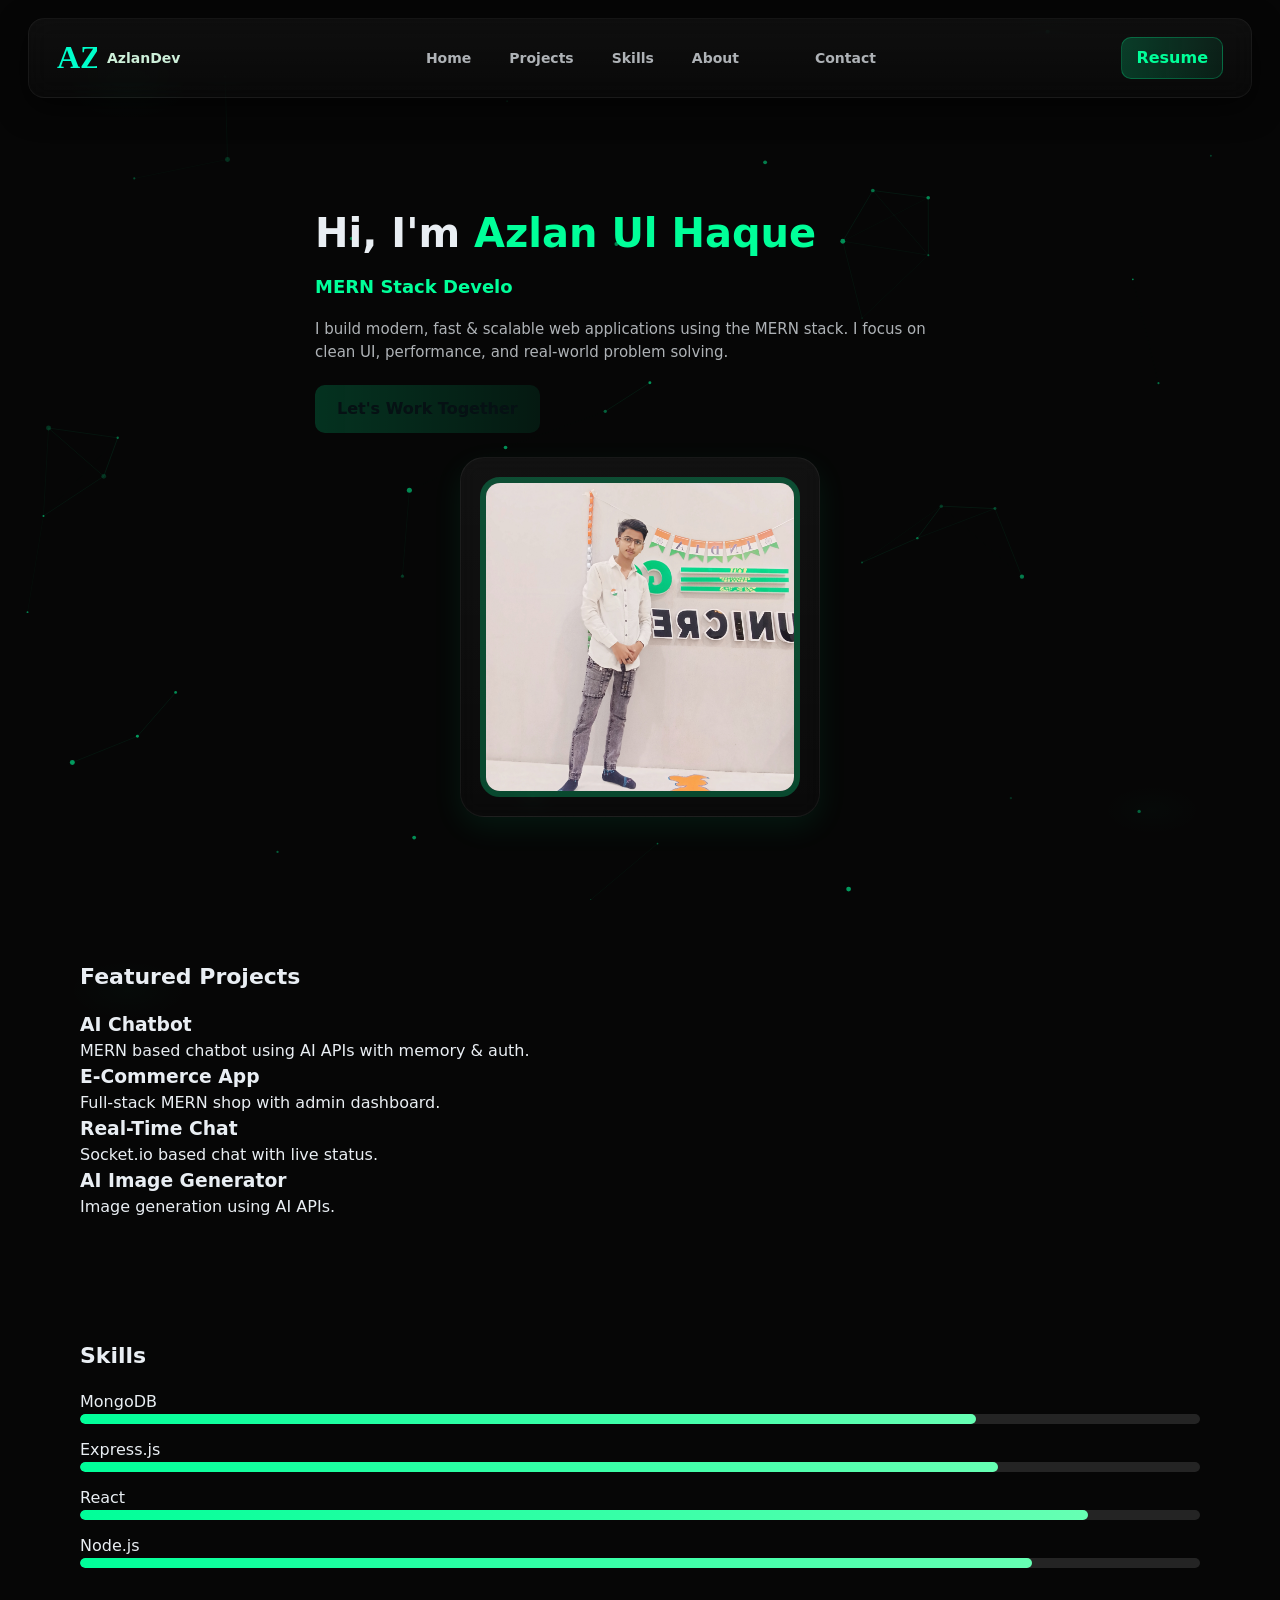
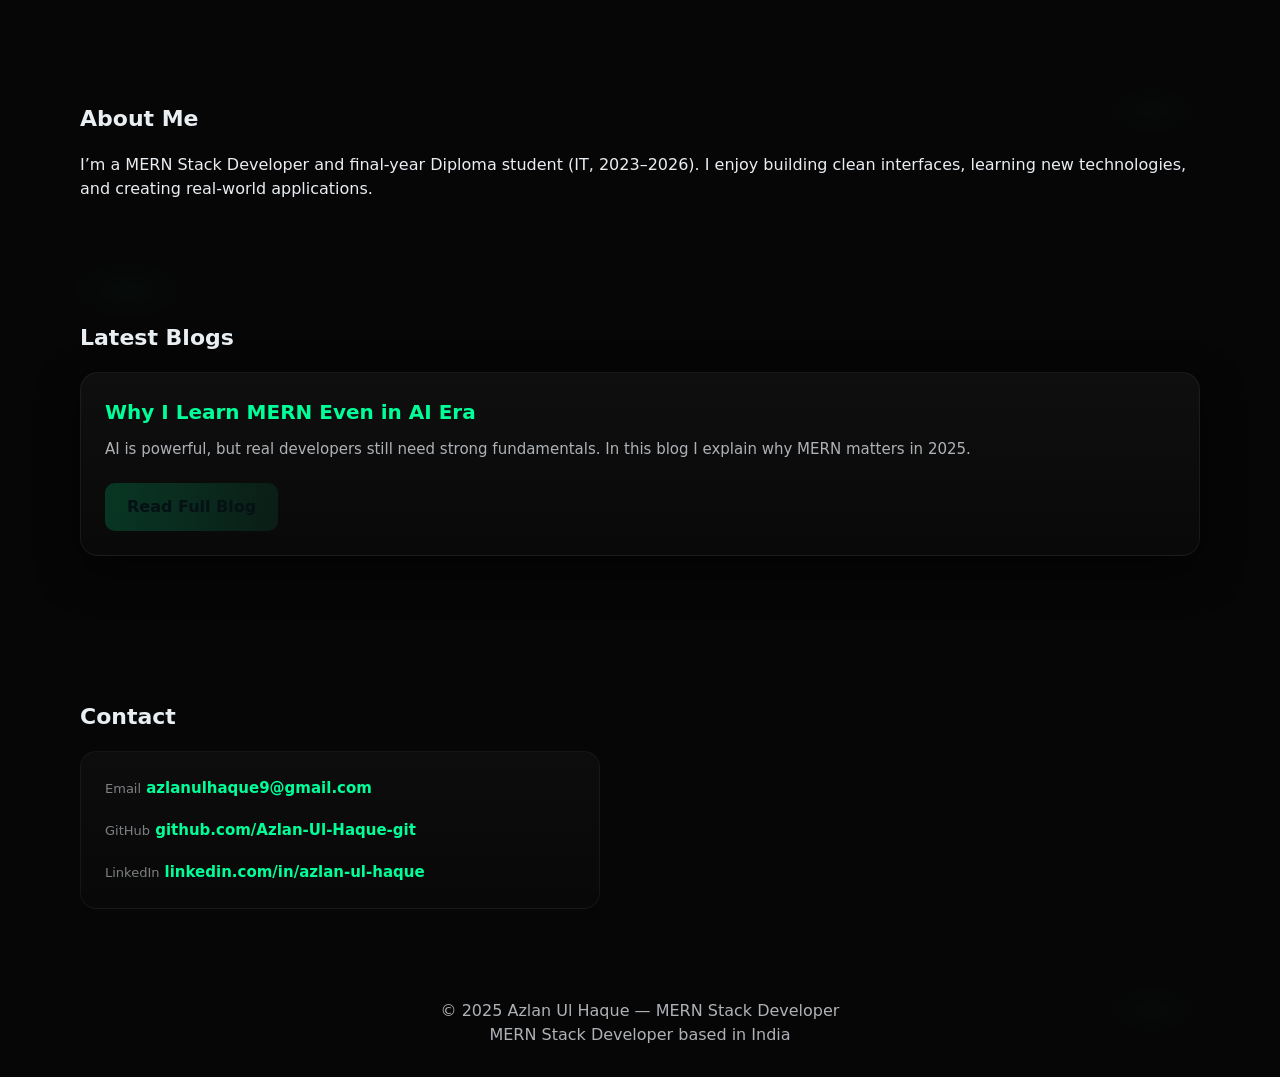
==== public/index.html @ c3bbfd8d "uploading all" ====
<!DOCTYPE html>
<html lang="en">

<head>
    <meta charset="UTF-8" />
    <meta name="viewport" content="width=device-width, initial-scale=1.0" />
    <title>Azlan Ul Haque | MERN Stack Developer Portfolio</title>

    <meta name="description"
        content="Azlan Ul Haque is a MERN Stack Developer building modern, fast and scalable web applications using React, Node.js, MongoDB and AI." />

    <meta name="keywords"
        content="Azlan Ul Haque, MERN Developer, React Developer, Node.js Developer, Web Developer Portfolio, AI Web Developer" />

    <meta name="author" content="Azlan Ul Haque" />

    <meta property="og:title" content="Azlan Ul Haque | MERN Stack Developer" />
    <meta property="og:description"
        content="MERN Stack Developer portfolio with projects, blogs and AI-powered web apps." />
    <meta property="og:type" content="website" />
    <meta property="og:url" content="https://azlan-s-portfolio.web.app" />


    <!-- CSS -->
    <link rel="stylesheet" href="style.css" />
</head>

<body>

    <!-- PARTICLES BACKGROUND -->
    <canvas id="particles"></canvas>

    <!-- HEADER -->
    <header>
        <div class="logo">
            <svg width="40" height="40">
                <text x="0" y="30" fill="#00ffcc" font-size="32" font-family="Poppins" font-weight="700">
                    AZ
                </text>
            </svg>
            <span>AzlanDev</span>
        </div>

        <nav>
            <a href="#home">Home</a>
            <a href="#projects">Projects</a>
            <a href="#skills">Skills</a>
            <a href="#about">About</a>
            <a href="blog.html"></a>
            <a href="#contact">Contact</a>
        </nav>

        <a href="/resume.pdf" class="resume-btn" target="_blank" rel="noopener">
            Resume
        </a>

        <!-- Hamburger (INSIDE HEADER) -->
        <div class="hamburger" id="hamburger">
            <span></span>
            <span></span>
            <span></span>
        </div>
    </header>

    <!-- MOBILE MENU -->
    <div class="mobile-menu" id="mobileMenu">
        <a href="#home">Home</a>
        <a href="#projects">Projects</a>
        <a href="#skills">Skills</a>
        <a href="#about">About</a>
        <a href="#contact">Contact</a>
        <a href="blog.html"></a>
        <a href="resume.pdf" class="resume-link" download>Resume</a>
    </div>

    <!-- HERO SECTION -->
    <section id="home" class="hero reveal">
        <div class="container">
            <div class="hero-text">
                <h1>
                    Hi, I'm <span class="highlight">Azlan Ul Haque</span>
                </h1>

                <h2 class="typewriter">MERN Stack Developer</h2>

                <p>
                    I build modern, fast & scalable web applications using the MERN stack.
                    I focus on clean UI, performance, and real-world problem solving.
                </p>

                <a href="#contact" class="btn">Let's Work Together</a>
            </div>
            <br>


            <div class="hero-img">
                <div class="glass-card tilt">
                    <img src="images/profile.jpg" alt="Azlan Ul Haque" />
                </div>
            </div>
        </div>
    </section>

    <!-- PROJECTS -->
    <section id="projects" class="projects reveal">
        <div class="container">
            <h2 class="section-title">Featured Projects</h2>

            <div class="project-grid">

                <div class="project-card tilt">
                    <div class="glow"></div>
                    <h3>AI Chatbot</h3>
                    <p>MERN based chatbot using AI APIs with memory & auth.</p>
                </div>

                <div class="project-card tilt">
                    <div class="glow"></div>
                    <h3>E-Commerce App</h3>
                    <p>Full-stack MERN shop with admin dashboard.</p>
                </div>

                <div class="project-card tilt">
                    <div class="glow"></div>
                    <h3>Real-Time Chat</h3>
                    <p>Socket.io based chat with live status.</p>
                </div>

                <div class="project-card tilt">
                    <div class="glow"></div>
                    <h3>AI Image Generator</h3>
                    <p>Image generation using AI APIs.</p>
                </div>

            </div>
        </div>
    </section>

    <!-- SKILLS -->
    <section id="skills" class="skills reveal">
        <div class="container">
            <h2 class="section-title">Skills</h2>

            <div class="skill-bars">

                <div class="skill">
                    <p>MongoDB</p>
                    <div class="bar">
                        <span data-width="80%"></span>
                    </div>
                </div>

                <div class="skill">
                    <p>Express.js</p>
                    <div class="bar">
                        <span data-width="82%"></span>
                    </div>
                </div>

                <div class="skill">
                    <p>React</p>
                    <div class="bar">
                        <span data-width="90%"></span>
                    </div>
                </div>

                <div class="skill">
                    <p>Node.js</p>
                    <div class="bar">
                        <span data-width="85%"></span>
                    </div>
                </div>

            </div>
        </div>
    </section>

    <!-- ABOUT -->
    <section id="about" class="about reveal">
        <div class="container">
            <h2 class="section-title">About Me</h2>
            <p>
                I’m a MERN Stack Developer and final-year Diploma student (IT, 2023–2026).
                I enjoy building clean interfaces, learning new technologies,
                and creating real-world applications.
            </p>
        </div>
    </section>
    <!-- BLOG PREVIEW -->
    <section class="reveal">
        <div class="container">
            <h2 class="section-title">Latest Blogs</h2>

            <div class="blog-post">
                <h3>Why I Learn MERN Even in AI Era</h3>
                <p>
                    AI is powerful, but real developers still need strong fundamentals.
                    In this blog I explain why MERN matters in 2025.
                </p>

                <a href="blog.html" class="btn">Read Full Blog</a>
            </div>
        </div>
    </section>


    <!-- CONTACT -->
    <section id="contact" class="contact reveal">
        <div class="container">
            <h2 class="section-title">Contact</h2>

            <div class="contact-box">

                <div class="contact-item">
                    <span>Email</span>
                    <a href="mailto:azlanulhaque9@gmail.com">
                        azlanulhaque9@gmail.com
                    </a>
                </div>

                <div class="contact-item">
                    <span>GitHub</span>
                    <a href="https://github.com/Azlan-Ul-Haque-git" target="_blank">
                        github.com/Azlan-Ul-Haque-git
                    </a>
                </div>

                <div class="contact-item">
                    <span>LinkedIn</span>
                    <a href="https://www.linkedin.com/in/azlan-ul-haque-92b978267" target="_blank">
                        linkedin.com/in/azlan-ul-haque
                    </a>
                </div>

            </div>
        </div>
    </section>

    <!-- FOOTER -->
    <footer>
        <div class="container">
            © 2025 Azlan Ul Haque — MERN Stack Developer
            <br>
            <p>MERN Stack Developer based in India</p>

        </div>
    </footer>

    <!-- Resume Download Popup -->
    <div class="resume-popup" id="resumePopup">
        <span>📄 Resume Opened successfully</span>
    </div>


    <!-- HAMBURGER SCRIPT -->
    <script>
        const hamburger = document.getElementById("hamburger");
        const mobileMenu = document.getElementById("mobileMenu");

        hamburger.addEventListener("click", () => {
            hamburger.classList.toggle("active");
            mobileMenu.classList.toggle("active");
        });

        document.querySelectorAll(".mobile-menu a").forEach(link => {
            link.addEventListener("click", () => {
                hamburger.classList.remove("active");
                mobileMenu.classList.remove("active");
            });
        });
    </script>


    <script src="script.js"></script>
</body>

</html>
---- public/style.css ----
/* ===============================
   ULTRA PRO PORTFOLIO CSS
   Clean • Responsive • Job Ready
   Theme: Black + Neon Green
   =============================== */

:root {
    --bg: #060606;
    --muted: #aeb2b6;
    --neon: #00ff99;
    --glass-border: rgba(255, 255, 255, 0.06);
    --glass-blur: 10px;
    --max-width: 1200px;
    --shadow-neon: 0 10px 30px rgba(0, 255, 153, 0.08);
}

/* RESET */
* {
    margin: 0;
    padding: 0;
    box-sizing: border-box;
}

html,
body {
    height: 100%;
}

/* BODY */
body {
    font-family: "Poppins", system-ui, -apple-system, "Segoe UI", Roboto, Arial;
    background:
        radial-gradient(1200px 600px at 10% 10%, rgba(0, 255, 153, .02), transparent 5%),
        radial-gradient(1000px 500px at 90% 90%, rgba(0, 255, 153, .015), transparent 5%),
        var(--bg);
    color: #e9eef3;
    padding-top: 120px;
    overflow-x: hidden;
    line-height: 1.5;
}

/* PARTICLES */
#particles {
    position: fixed;
    inset: 0;
    z-index: 0;
    pointer-events: none;
}

/* CONTAINER */
.container {
    max-width: var(--max-width);
    margin: auto;
    padding: 0 40px;
    position: relative;
    z-index: 5;
}

/* HEADER */
header {
    position: fixed;
    top: 18px;
    left: 0;
    right: 0;
    height: 80px;
    margin: 0 28px;
    padding: 14px 28px;
    display: flex;
    align-items: center;
    justify-content: space-between;
    z-index: 10;
    background: linear-gradient(180deg,
            rgba(255, 255, 255, .04),
            rgba(255, 255, 255, .015));
    border-radius: 16px;
    border: 1px solid rgba(255, 255, 255, .05);
    backdrop-filter: blur(12px);
    box-shadow: 0 10px 30px rgba(0, 0, 0, .6);
}

/* LOGO */
.logo {
    display: flex;
    align-items: center;
    gap: 10px;
    font-weight: 800;
    color: var(--neon);
}

.logo span {
    font-size: 14px;
    color: #cdefd9;
}

/* NAV */
header nav {
    display: flex;
    gap: 18px;
}

header nav a {
    color: var(--muted);
    text-decoration: none;
    font-size: 14px;
    font-weight: 600;
    padding: 6px 10px;
    border-radius: 8px;
    transition: 0.25s;
}

header nav a:hover {
    color: var(--neon);
    transform: translateY(-2px);
}

/* RESUME BUTTON */
.resume-btn {
    padding: 8px 14px;
    background: linear-gradient(90deg,
            rgba(0, 255, 153, .2),
            rgba(0, 255, 153, .08));
    color: var(--neon);
    border-radius: 10px;
    font-weight: 700;
    text-decoration: none;
    border: 1px solid rgba(0, 255, 153, .25);
}

/* HAMBURGER */
.hamburger {
    display: none;
    width: 28px;
    height: 22px;
    flex-direction: column;
    justify-content: space-between;
    cursor: pointer;
}

.hamburger span {
    height: 3px;
    width: 100%;
    background: var(--neon);
    border-radius: 3px;
    transition: .3s;
}

/* HERO */
.hero {
    display: flex;
    align-items: center;
    justify-content: space-between;
    gap: 48px;
    min-height: calc(100vh - 120px);
}

.hero-text {
    max-width: 650px;
}

.hero-text h1 {
    font-size: 40px;
    font-weight: 800;
}

.highlight {
    color: var(--neon);
}

.hero-text h2 {
    margin-top: 10px;
    font-size: 18px;
    color: var(--neon);
}

.hero-text p {
    margin-top: 18px;
    font-size: 15px;
    color: var(--muted);
}

/* BUTTON */
.btn {
    display: inline-block;
    margin-top: 22px;
    padding: 12px 22px;
    background: linear-gradient(90deg,
            rgba(0, 255, 153, .18),
            rgba(0, 255, 153, .08));
    border-radius: 10px;
    color: #061114;
    font-weight: 800;
    text-decoration: none;
}

/* HERO IMAGE */
.hero-img {
    display: flex;
    justify-content: center;
}

/* ===============================
   RESUME BUTTON ANIMATION
   =============================== */

.resume-btn {
    position: relative;
    overflow: hidden;
    transition: transform 0.25s ease, box-shadow 0.25s ease;
}

.resume-btn::after {
    content: "";
    position: absolute;
    inset: 0;
    background: linear-gradient(120deg,
            transparent,
            rgba(0, 255, 153, 0.4),
            transparent);
    transform: translateX(-100%);
    transition: transform 0.6s ease;
}

.resume-btn:hover::after {
    transform: translateX(100%);
}

.resume-btn:hover {
    transform: translateY(-2px) scale(1.02);
    box-shadow: 0 10px 30px rgba(0, 255, 153, 0.25);
}

.resume-btn:active {
    transform: scale(0.96);
}

/* ===============================
   RESUME DOWNLOAD POPUP
   =============================== */

.resume-popup {
    position: fixed;
    bottom: 30px;
    right: 30px;
    background: linear-gradient(180deg,
            rgba(20, 20, 20, 0.95),
            rgba(10, 10, 10, 0.95));
    color: #e9fff4;
    padding: 14px 18px;
    border-radius: 14px;
    font-size: 14px;
    font-weight: 700;
    border: 1px solid rgba(0, 255, 153, 0.35);
    box-shadow: 0 20px 50px rgba(0, 255, 153, 0.25);
    opacity: 0;
    transform: translateY(20px) scale(0.95);
    pointer-events: none;
    z-index: 9999;
    transition: all 0.35s ease;
}

.resume-popup.show {
    opacity: 1;
    transform: translateY(0) scale(1);
}

/* Mobile position */
@media (max-width: 560px) {
    .resume-popup {
        right: 50%;
        transform: translate(50%, 20px) scale(0.95);
    }

    .resume-popup.show {
        transform: translate(50%, 0) scale(1);
    }
}

.glass-card {
    width: 360px;
    height: 360px;
    padding: 16px;
    border-radius: 24px;
    background: linear-gradient(180deg,
            rgba(255, 255, 255, .05),
            rgba(255, 255, 255, .02));
    border: 1px solid var(--glass-border);
    backdrop-filter: blur(var(--glass-blur));
    display: flex;
    align-items: center;
    justify-content: center;
    box-shadow: var(--shadow-neon);
}

.glass-card img {
    width: 320px;
    height: 320px;
    border-radius: 20px;
    object-fit: cover;
    border: 6px solid rgba(0, 255, 153, .25);
}

/* SECTIONS */
section {
    padding: 60px 0;
    scroll-margin-top: 120px;
}

.section-title {
    font-size: 22px;
    font-weight: 800;
    margin-bottom: 18px;
}

.bar {
    width: 100%;
    height: 10px;
    background: rgba(255, 255, 255, 0.12);
    border-radius: 10px;
    overflow: hidden;
    margin-bottom: 14px;
}

.bar span {
    display: block;
    height: 100%;
    width: 0;
    /* animation start */
    background: linear-gradient(90deg, #00ff99, #66ffb3);
    border-radius: 10px;
    transition: width 1.4s ease;
}

/* CONTACT */
.contact-box {
    max-width: 520px;
    padding: 24px;
    border-radius: 16px;
    background: linear-gradient(180deg,
            rgba(255, 255, 255, .03),
            rgba(255, 255, 255, .01));
    border: 1px solid rgba(255, 255, 255, .05);
    display: flex;
    flex-direction: column;
    gap: 18px;
}

.contact-item span {
    font-size: 13px;
    color: var(--muted);
    opacity: .7;
}

.contact-item a {
    color: var(--neon);
    font-size: 15px;
    font-weight: 700;
    text-decoration: none;
    word-break: break-word;
}

/* FOOTER */
footer {
    padding: 30px 0;
    text-align: center;
    color: var(--muted);
}

.mobile-menu {
    display: none;
    position: fixed;
    top: 100px;
    left: 50%;
    transform: translateX(-50%);
    width: calc(100% - 40px);
    max-width: 420px;
    background: rgba(10, 10, 10, 0.96);
    border-radius: 18px;
    padding: 20px;
    flex-direction: column;
    gap: 16px;
    z-index: 999;
    border: 1px solid rgba(0, 255, 153, 0.2);
    backdrop-filter: blur(12px);
}

.mobile-menu a {
    color: #e9fff4;
    text-decoration: none;
    font-size: 16px;
    font-weight: 700;
    padding: 10px 14px;
    border-radius: 10px;
}

.mobile-menu.active {
    display: flex;
}

/* ===============================
   MOBILE (ONE & ONLY MEDIA QUERY)
   =============================== */
@media (max-width: 560px) {

    body {
        padding-top: 100px;
    }

    header {
        margin: 0 12px;
        height: 64px;
        padding: 12px 16px;
    }

    header nav,
    .resume-btn {
        display: none;
    }

    .hamburger {
        display: flex;
    }

    .container {
        padding: 0 20px;
    }

    .hero {
        flex-direction: column;
        text-align: center;
    }

    .hero-img {
        order: -1;
        margin-bottom: 20px;
    }

    .hero-text h1 {
        font-size: 28px;
    }

    .hero-text p {
        font-size: 14px;
    }

    .glass-card {
        width: 240px;
        height: 240px;
    }

    .glass-card img {
        width: 200px;
        height: 200px;
    }
}
/* ===============================
   BLOG STYLES
   =============================== */

.blog-post {
    background: linear-gradient(180deg,
            rgba(255, 255, 255, 0.04),
            rgba(255, 255, 255, 0.015));
    border: 1px solid rgba(255, 255, 255, 0.06);
    border-radius: 18px;
    padding: 24px;
    margin-bottom: 24px;
    box-shadow: 0 15px 40px rgba(0, 0, 0, 0.5);
}

.blog-post h3 {
    color: var(--neon);
    margin-bottom: 10px;
    font-size: 20px;
}

.blog-post p {
    color: var(--muted);
    font-size: 15px;
    line-height: 1.6;
}

.blog-post small {
    display: block;
    margin-top: 12px;
    color: #8fdcc1;
    opacity: 0.8;
}
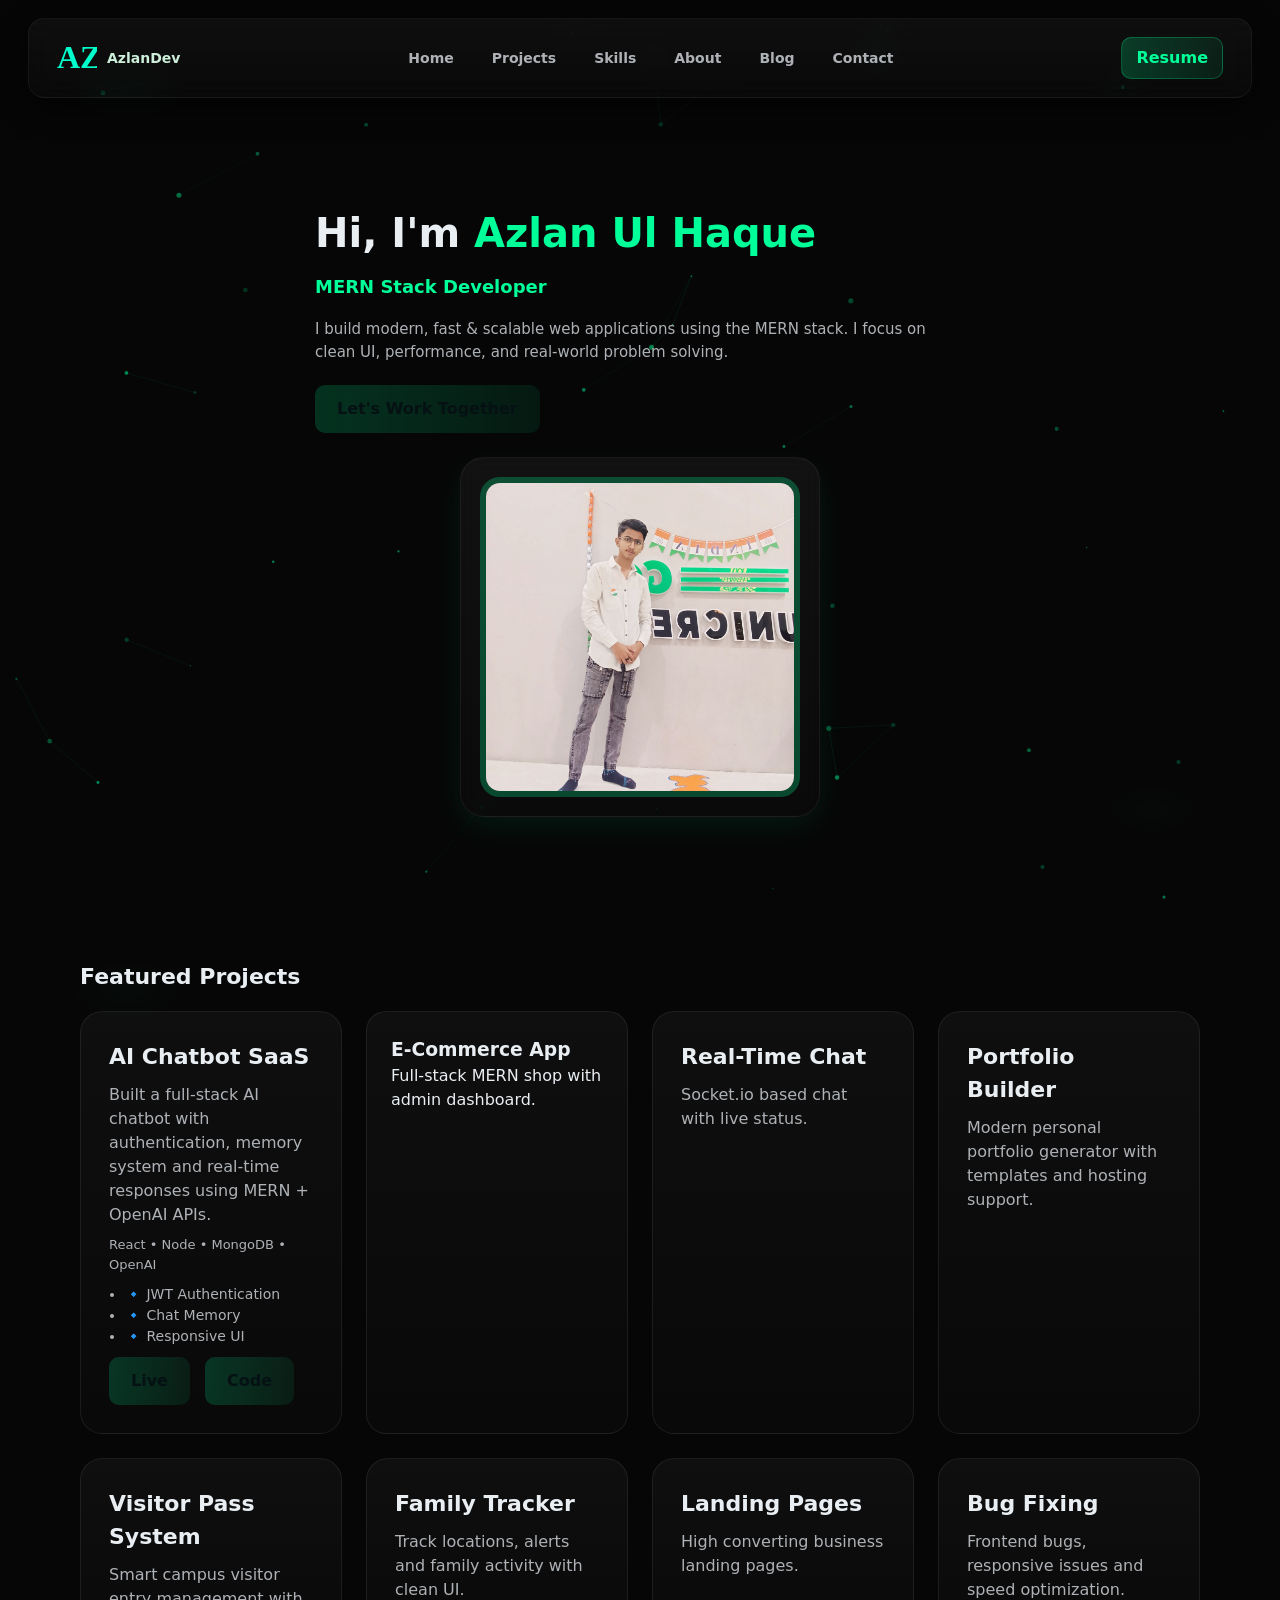
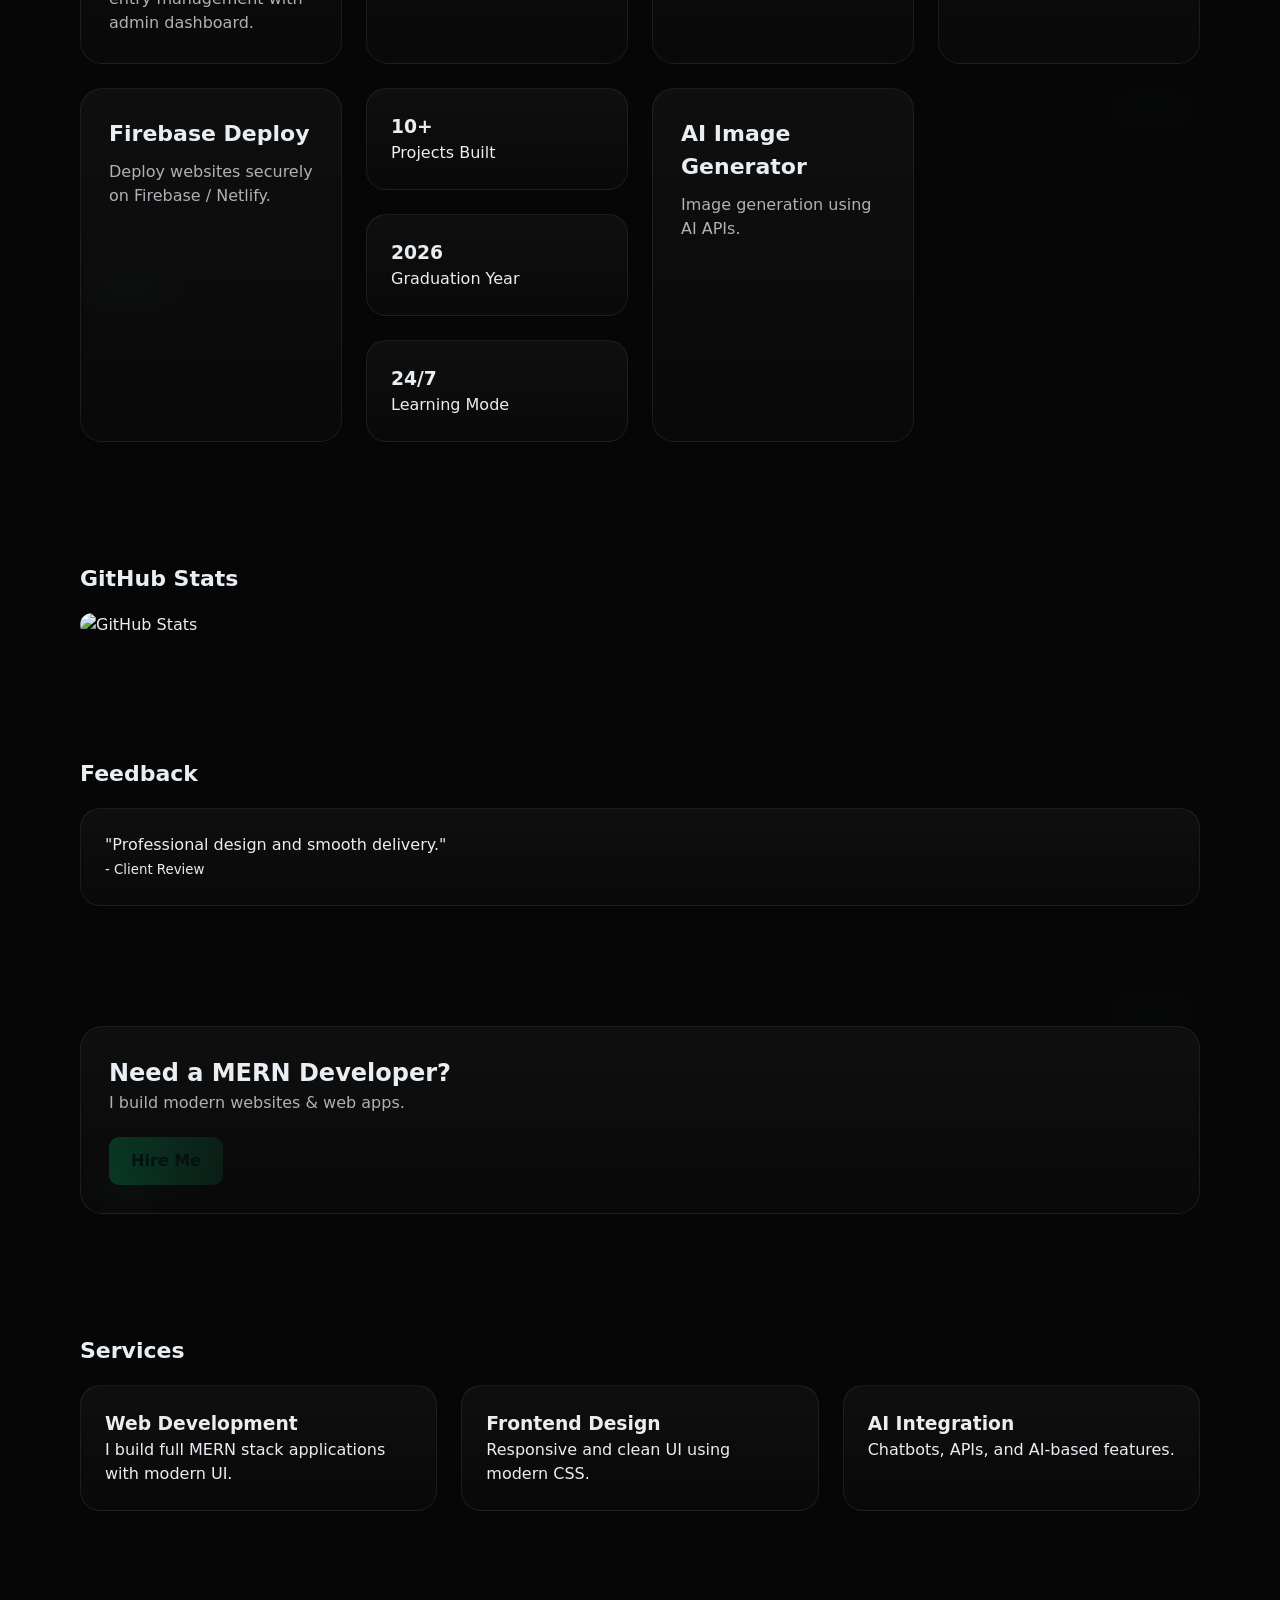
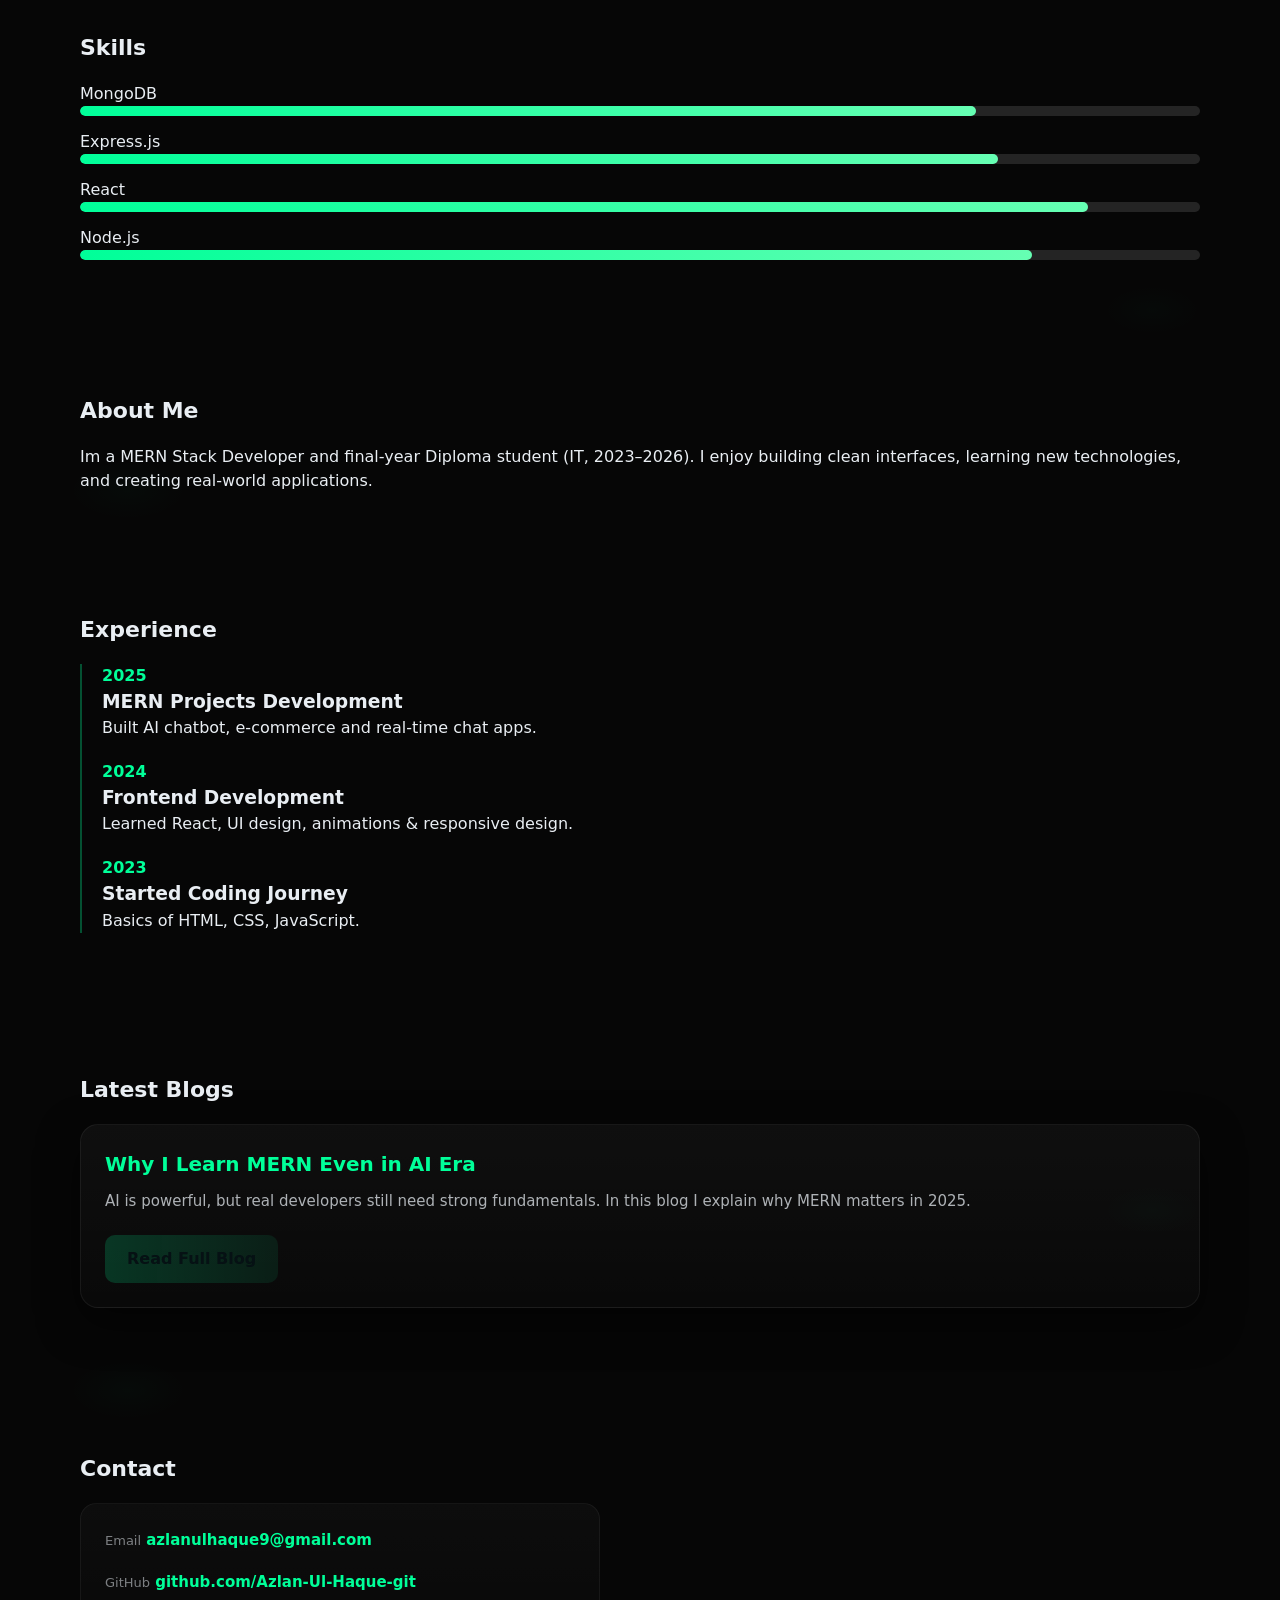
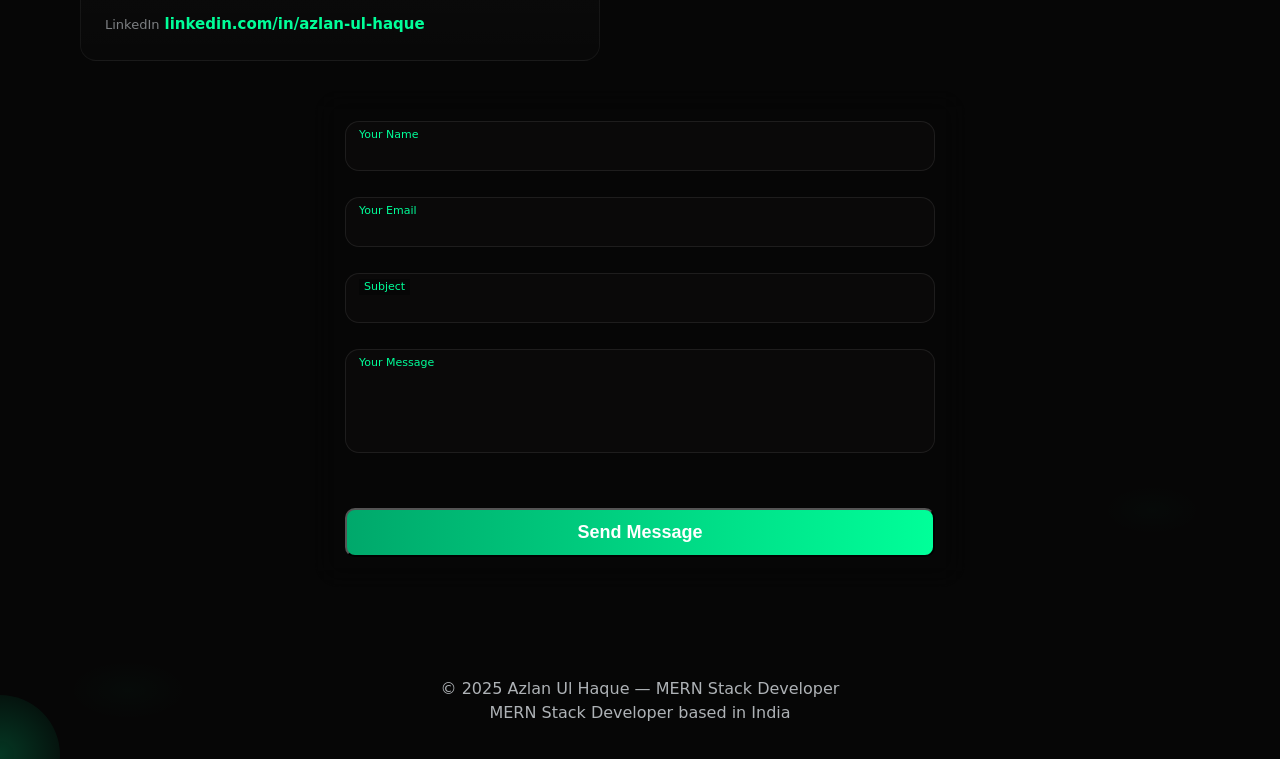
==== commit 2993e4e6: "fix all pages make advance" ====
--- a/public/index.html
+++ b/public/index.html
@@ -26,7 +26,7 @@
 </head>
 
 <body>
-
+    <div id="progressBar"></div>
     <!-- PARTICLES BACKGROUND -->
     <canvas id="particles"></canvas>
 
@@ -46,7 +46,7 @@
             <a href="#projects">Projects</a>
             <a href="#skills">Skills</a>
             <a href="#about">About</a>
-            <a href="blog.html"></a>
+            <a href="blog.html">Blog</a>
             <a href="#contact">Contact</a>
         </nav>
 
@@ -69,7 +69,7 @@
         <a href="#skills">Skills</a>
         <a href="#about">About</a>
         <a href="#contact">Contact</a>
-        <a href="blog.html"></a>
+        <a href="blog.html">Blog</a>
         <a href="resume.pdf" class="resume-link" download>Resume</a>
     </div>
 
@@ -105,31 +105,140 @@
     <section id="projects" class="projects reveal">
         <div class="container">
             <h2 class="section-title">Featured Projects</h2>
-
             <div class="project-grid">
-
-                <div class="project-card tilt">
+                <div class="project-card tilt premium-card">
                     <div class="glow"></div>
-                    <h3>AI Chatbot</h3>
-                    <p>MERN based chatbot using AI APIs with memory & auth.</p>
-                </div>
-
+
+                    <h3>AI Chatbot SaaS</h3>
+
+                    <p>
+                        Built a full-stack AI chatbot with authentication, memory system
+                        and real-time responses using MERN + OpenAI APIs.
+                    </p>
+                    <p class="stack">React • Node • MongoDB • OpenAI</p>
+                    <ul class="project-features">
+                        <li>🔹 JWT Authentication</li>
+                        <li>🔹 Chat Memory</li>
+                        <li>🔹 Responsive UI</li>
+                    </ul>
+                    <a href="https://your-live-link.com" class="btn" target="_blank">Live</a>
+                    <a href="https://github.com/your-repo" class="btn" target="_blank">Code</a>
+                </div>
                 <div class="project-card tilt">
                     <div class="glow"></div>
                     <h3>E-Commerce App</h3>
                     <p>Full-stack MERN shop with admin dashboard.</p>
                 </div>
 
-                <div class="project-card tilt">
+                <div class="project-card tilt premium-card">
                     <div class="glow"></div>
                     <h3>Real-Time Chat</h3>
                     <p>Socket.io based chat with live status.</p>
                 </div>
-
-                <div class="project-card tilt">
+                <div class="project-card tilt premium-card">
+                    <h3>Portfolio Builder</h3>
+                    <p>Modern personal portfolio generator with templates and hosting support.</p>
+                </div>
+
+                <div class="project-card tilt premium-card">
+                    <h3>Visitor Pass System</h3>
+                    <p>Smart campus visitor entry management with admin dashboard.</p>
+                </div>
+
+                <div class="project-card tilt premium-card">
+                    <h3>Family Tracker</h3>
+                    <p>Track locations, alerts and family activity with clean UI.</p>
+                </div>
+
+                <div class="project-card tilt premium-card">
+                    <h3>Landing Pages</h3>
+                    <p>High converting business landing pages.</p>
+                </div>
+
+                <div class="project-card tilt premium-card">
+                    <h3>Bug Fixing</h3>
+                    <p>Frontend bugs, responsive issues and speed optimization.</p>
+                </div>
+
+                <div class="project-card tilt premium-card">
+                    <h3>Firebase Deploy</h3>
+                    <p>Deploy websites securely on Firebase / Netlify.</p>
+                </div>
+
+                <div class="project-grid">
+                    <div class="project-card">
+                        <h3>10+</h3>
+                        <p>Projects Built</p>
+                    </div>
+                    <div class="project-card">
+                        <h3>2026</h3>
+                        <p>Graduation Year</p>
+                    </div>
+                    <div class="project-card">
+                        <h3>24/7</h3>
+                        <p>Learning Mode</p>
+                    </div>
+                </div>
+                <div class="project-card tilt premium-card">
                     <div class="glow"></div>
                     <h3>AI Image Generator</h3>
                     <p>Image generation using AI APIs.</p>
+                </div>
+
+            </div>
+        </div>
+    </section>
+
+    <section class="reveal">
+        <div class="container">
+            <h2 class="section-title">GitHub Stats</h2>
+
+            <img src="https://github-readme-stats.vercel.app/api?username=Azlan-Ul-Haque-git&show_icons=true&theme=dark"
+                alt="GitHub Stats" style="width:100%; border-radius:12px;" />
+        </div>
+    </section>
+
+    <section class="reveal">
+        <div class="container">
+            <h2 class="section-title">Feedback</h2>
+            <div class="project-grid">
+                <div class="project-card">
+                    <p>"Professional design and smooth delivery."</p>
+                    <small>- Client Review</small>
+                </div>
+            </div>
+        </div>
+    </section>
+
+    <section class="reveal">
+        <div class="container">
+            <div class="premium-card">
+                <h2>Need a MERN Developer?</h2>
+                <p>I build modern websites & web apps.</p>
+                <a href="#contact" class="btn">Hire Me</a>
+            </div>
+        </div>
+    </section>
+
+    <section class="reveal">
+        <div class="container">
+            <h2 class="section-title">Services</h2>
+
+            <div class="project-grid">
+
+                <div class="project-card">
+                    <h3>Web Development</h3>
+                    <p>I build full MERN stack applications with modern UI.</p>
+                </div>
+
+                <div class="project-card">
+                    <h3>Frontend Design</h3>
+                    <p>Responsive and clean UI using modern CSS.</p>
+                </div>
+
+                <div class="project-card">
+                    <h3>AI Integration</h3>
+                    <p>Chatbots, APIs, and AI-based features.</p>
                 </div>
 
             </div>
@@ -180,10 +289,35 @@
         <div class="container">
             <h2 class="section-title">About Me</h2>
             <p>
-                I’m a MERN Stack Developer and final-year Diploma student (IT, 2023–2026).
+                Im a MERN Stack Developer and final-year Diploma student (IT, 2023–2026).
                 I enjoy building clean interfaces, learning new technologies,
                 and creating real-world applications.
             </p>
+        </div>
+    </section>
+    <section class="timeline reveal">
+        <div class="container">
+            <h2 class="section-title">Experience</h2>
+
+            <div class="timeline-box">
+                <div class="timeline-item">
+                    <span>2025</span>
+                    <h3>MERN Projects Development</h3>
+                    <p>Built AI chatbot, e-commerce and real-time chat apps.</p>
+                </div>
+
+                <div class="timeline-item">
+                    <span>2024</span>
+                    <h3>Frontend Development</h3>
+                    <p>Learned React, UI design, animations & responsive design.</p>
+                </div>
+
+                <div class="timeline-item">
+                    <span>2023</span>
+                    <h3>Started Coding Journey</h3>
+                    <p>Basics of HTML, CSS, JavaScript.</p>
+                </div>
+            </div>
         </div>
     </section>
     <!-- BLOG PREVIEW -->
@@ -234,14 +368,44 @@
 
             </div>
         </div>
-    </section>
-
+
+        <form id="contactForm" class="contact-form premium-form">
+
+            <div class="input-group">
+                <input type="text" name="name" required>
+                <label>Your Name</label>
+            </div>
+
+            <div class="input-group">
+                <input type="email" name="email" required>
+                <label>Your Email</label>
+            </div>
+
+            <div class="input-group">
+                <input type="text" name="subject">
+                <label>Subject</label>
+            </div>
+
+            <div class="input-group">
+                <textarea name="message" rows="4" required></textarea>
+                <label>Your Message</label>
+            </div>
+
+            <button type="submit" class="btn send-btn">
+                <span class="btn-text">Send Message</span>
+                <span class="loader"></span>
+            </button>
+
+        </form>
+    </section>
     <!-- FOOTER -->
     <footer>
         <div class="container">
-            © 2025 Azlan Ul Haque — MERN Stack Developer
+            © 2025 Azlan Ul Haque — MERN Stack
+            Developer
             <br>
             <p>MERN Stack Developer based in India</p>
+
 
         </div>
     </footer>
@@ -251,6 +415,7 @@
         <span>📄 Resume Opened successfully</span>
     </div>
 
+    <div class="popup" id="popupMsg"></div>
 
     <!-- HAMBURGER SCRIPT -->
     <script>
@@ -270,7 +435,7 @@
         });
     </script>
 
-
+    <script src="https://cdn.jsdelivr.net/npm/emailjs-com@3/dist/email.min.js"></script>
     <script src="script.js"></script>
 </body>
 
--- a/public/style.css
+++ b/public/style.css
@@ -452,6 +452,7 @@
         height: 200px;
     }
 }
+
 /* ===============================
    BLOG STYLES
    =============================== */
@@ -484,4 +485,379 @@
     margin-top: 12px;
     color: #8fdcc1;
     opacity: 0.8;
+}
+
+.timeline-box {
+    border-left: 2px solid rgba(0, 255, 153, 0.3);
+    padding-left: 20px;
+}
+
+.timeline-item {
+    margin-bottom: 20px;
+}
+
+.timeline-item span {
+    color: var(--neon);
+    font-weight: 700;
+}
+
+.cursor-glow {
+    position: fixed;
+    width: 120px;
+    height: 120px;
+    background: radial-gradient(circle, rgba(0, 255, 153, 0.2), transparent);
+    border-radius: 50%;
+    pointer-events: none;
+    transform: translate(-50%, -50%);
+    z-index: 1;
+}
+
+#progressBar {
+    position: fixed;
+    top: 0;
+    left: 0;
+    height: 3px;
+    width: 0%;
+    background: var(--neon);
+    z-index: 9999;
+}
+
+.project-card .btn {
+    margin-right: 10px;
+    margin-top: 10px;
+}
+
+.project-card {
+    transition: 0.3s;
+}
+
+.project-card:hover {
+    transform: translateY(-5px);
+    box-shadow: 0 20px 40px rgba(0, 255, 153, 0.2);
+}
+
+.contact-form {
+    margin-top: 25px;
+    display: flex;
+    flex-direction: column;
+    gap: 14px;
+}
+
+.contact-form input,
+.contact-form textarea {
+    padding: 12px;
+    border-radius: 10px;
+    border: 1px solid rgba(255, 255, 255, 0.1);
+    background: rgba(255, 255, 255, 0.03);
+    color: #fff;
+    outline: none;
+}
+
+.contact-form input:focus,
+.contact-form textarea:focus {
+    border-color: var(--neon);
+}
+
+.project-features {
+    margin-top: 10px;
+    padding-left: 16px;
+    font-size: 14px;
+    color: var(--muted);
+}
+
+.project-links {
+    margin-top: 12px;
+    display: flex;
+    gap: 10px;
+    flex-wrap: wrap;
+}
+
+.stack {
+    margin-top: 8px;
+    font-size: 13px;
+    color: #8fdcc1;
+}
+
+/* Floating Inputs */
+.input-group {
+    position: relative;
+}
+
+.input-group input,
+.input-group textarea {
+    width: 100%;
+    padding: 14px;
+    border-radius: 10px;
+    border: 1px solid rgba(255, 255, 255, 0.1);
+    background: rgba(255, 255, 255, 0.03);
+    color: #fff;
+    outline: none;
+}
+
+.input-group label {
+    position: absolute;
+    left: 14px;
+    top: 14px;
+    color: #aaa;
+    font-size: 14px;
+    transition: 0.3s;
+    pointer-events: none;
+}
+
+.input-group input:focus+label,
+.input-group textarea:focus+label,
+.input-group input:valid+label,
+.input-group textarea:valid+label {
+    top: -8px;
+    font-size: 11px;
+    color: var(--neon);
+    background: #060606;
+    padding: 0 5px;
+}
+
+/* Button Loader */
+.send-btn {
+    position: relative;
+    overflow: hidden;
+}
+
+.loader {
+    display: none;
+    width: 18px;
+    height: 18px;
+    border: 2px solid transparent;
+    border-top: 2px solid #00ff99;
+    border-radius: 50%;
+    animation: spin 0.8s linear infinite;
+}
+
+.send-btn.loading .loader {
+    display: inline-block;
+}
+
+.send-btn.loading .btn-text {
+    display: none;
+}
+
+@keyframes spin {
+    to {
+        transform: rotate(360deg);
+    }
+}
+
+.popup {
+    position: fixed;
+    top: 30px;
+    right: 30px;
+    background: #0f0f0f;
+    border: 1px solid rgba(0, 255, 153, 0.3);
+    padding: 14px 18px;
+    border-radius: 12px;
+    color: #fff;
+    font-weight: 600;
+    opacity: 0;
+    transform: translateY(-20px);
+    transition: 0.3s;
+    z-index: 9999;
+}
+
+.popup.show {
+    opacity: 1;
+    transform: translateY(0);
+}
+
+/* PREMIUM FORM */
+.premium-form {
+    max-width: 650px;
+    margin: 30px auto 0;
+    padding: 30px;
+    border-radius: 24px;
+    /* background: linear-gradient(180deg, rgba(255, 255, 255, .05), rgba(255, 255, 255, .02)); */
+    /* border: 1px solid rgba(255, 255, 255, .08); */
+    backdrop-filter: blur(14px);
+    /* box-shadow: 0 20px 50px rgba(0, 0, 0, .45); */
+}
+
+/* better spacing */
+.contact-form {
+    display: flex;
+    flex-direction: column;
+    gap: 18px;
+}
+
+/* inputs premium */
+.input-group {
+    position: relative;
+    margin-bottom: 8px;
+}
+
+.input-group input,
+.input-group textarea {
+    width: 100%;
+    padding: 20px 16px 10px;
+    border-radius: 14px;
+    border: 1px solid rgba(255, 255, 255, 0.08);
+    background: rgba(233, 188, 188, 0.02);
+    color: #fff;
+    font-size: 16px;
+    outline: none;
+}
+
+.input-group label {
+    position: absolute;
+    left: 16px;
+    top: 18px;
+    color: #8c8c8c;
+    transition: 0.25s ease;
+    pointer-events: none;
+    background: transparent;
+}
+
+/* move label only when focus OR user typed something */
+.input-group input:focus+label,
+.input-group input:not(:placeholder-shown)+label,
+.input-group textarea:focus+label,
+.input-group textarea:not(:placeholder-shown)+label {
+    top: 6px;
+    left: 14px;
+    font-size: 11px;
+    color: var(--neon);
+}
+
+/* better button */
+.send-btn {
+    width: 100%;
+    justify-content: center;
+    display: flex;
+    align-items: center;
+    gap: 10px;
+    cursor: pointer;
+    transition: .3s;
+}
+
+.send-btn:hover {
+    transform: translateY(-2px);
+    box-shadow: 0 15px 35px rgba(0, 255, 153, .18);
+}
+
+/* popup better */
+.popup {
+    min-width: 260px;
+    text-align: center;
+    box-shadow: 0 15px 35px rgba(0, 0, 0, .4);
+}
+
+.reveal {
+    opacity: 0;
+    transform: translateY(40px);
+    transition: 1s ease;
+}
+
+.reveal.active {
+    opacity: 1;
+    transform: translateY(0);
+}
+
+.project-grid {
+    display: grid;
+    grid-template-columns: repeat(auto-fit, minmax(260px, 1fr));
+    gap: 24px;
+}
+
+.project-card {
+    padding: 24px;
+    border-radius: 18px;
+    background: linear-gradient(180deg, rgba(255, 255, 255, .04), rgba(255, 255, 255, .015));
+    border: 1px solid rgba(255, 255, 255, .06);
+}
+
+textarea {
+    resize: none;
+}
+
+html {
+    scroll-behavior: smooth;
+}
+
+.send-btn {
+    color: #fff !important;
+    font-size: 18px;
+    font-weight: 700;
+}
+
+.send-btn {
+    background: linear-gradient(90deg, #00a86b, #00ff99);
+}
+
+.input-group input:focus,
+.input-group textarea:focus {
+    border-color: #00ff99;
+    box-shadow: 0 0 20px rgba(0, 255, 153, .08);
+}
+.project-card {
+    padding: 24px;
+    border-radius: 20px;
+    background: linear-gradient(180deg, rgba(255, 255, 255, .04), rgba(255, 255, 255, .015));
+    border: 1px solid rgba(255, 255, 255, .07);
+    transition: .35s ease;
+}
+
+.project-card:hover {
+    transform: translateY(-8px) scale(1.02);
+}
+/* TEXT PREMIUM CARD */
+.premium-card {
+    position: relative;
+    overflow: hidden;
+    padding: 28px;
+    border-radius: 22px;
+    background: linear-gradient(180deg, rgba(255, 255, 255, .04), rgba(255, 255, 255, .015));
+    border: 1px solid rgba(255, 255, 255, .07);
+    transition: .35s ease;
+}
+
+.premium-card:hover {
+    transform: translateY(-10px) scale(1.02);
+    box-shadow: 0 25px 45px rgba(0, 255, 153, .16);
+}
+
+/* Shine sweep */
+.shine {
+    position: absolute;
+    top: 0;
+    left: -120%;
+    width: 70%;
+    height: 100%;
+    background: linear-gradient(90deg, transparent, rgba(255, 255, 255, .08), transparent);
+    transform: skewX(-25deg);
+    transition: .7s;
+}
+
+.premium-card:hover .shine {
+    left: 140%;
+}
+
+.mini-tags {
+    display: flex;
+    flex-wrap: wrap;
+    gap: 8px;
+    margin: 14px 0;
+}
+
+.mini-tags span {
+    font-size: 12px;
+    padding: 6px 10px;
+    border-radius: 50px;
+    background: rgba(0, 255, 153, .08);
+    color: var(--neon);
+    border: 1px solid rgba(0, 255, 153, .18);
+}
+
+.premium-card h3 {
+    font-size: 22px;
+    margin-bottom: 10px;
+}
+
+.premium-card p {
+    color: var(--muted);
 }
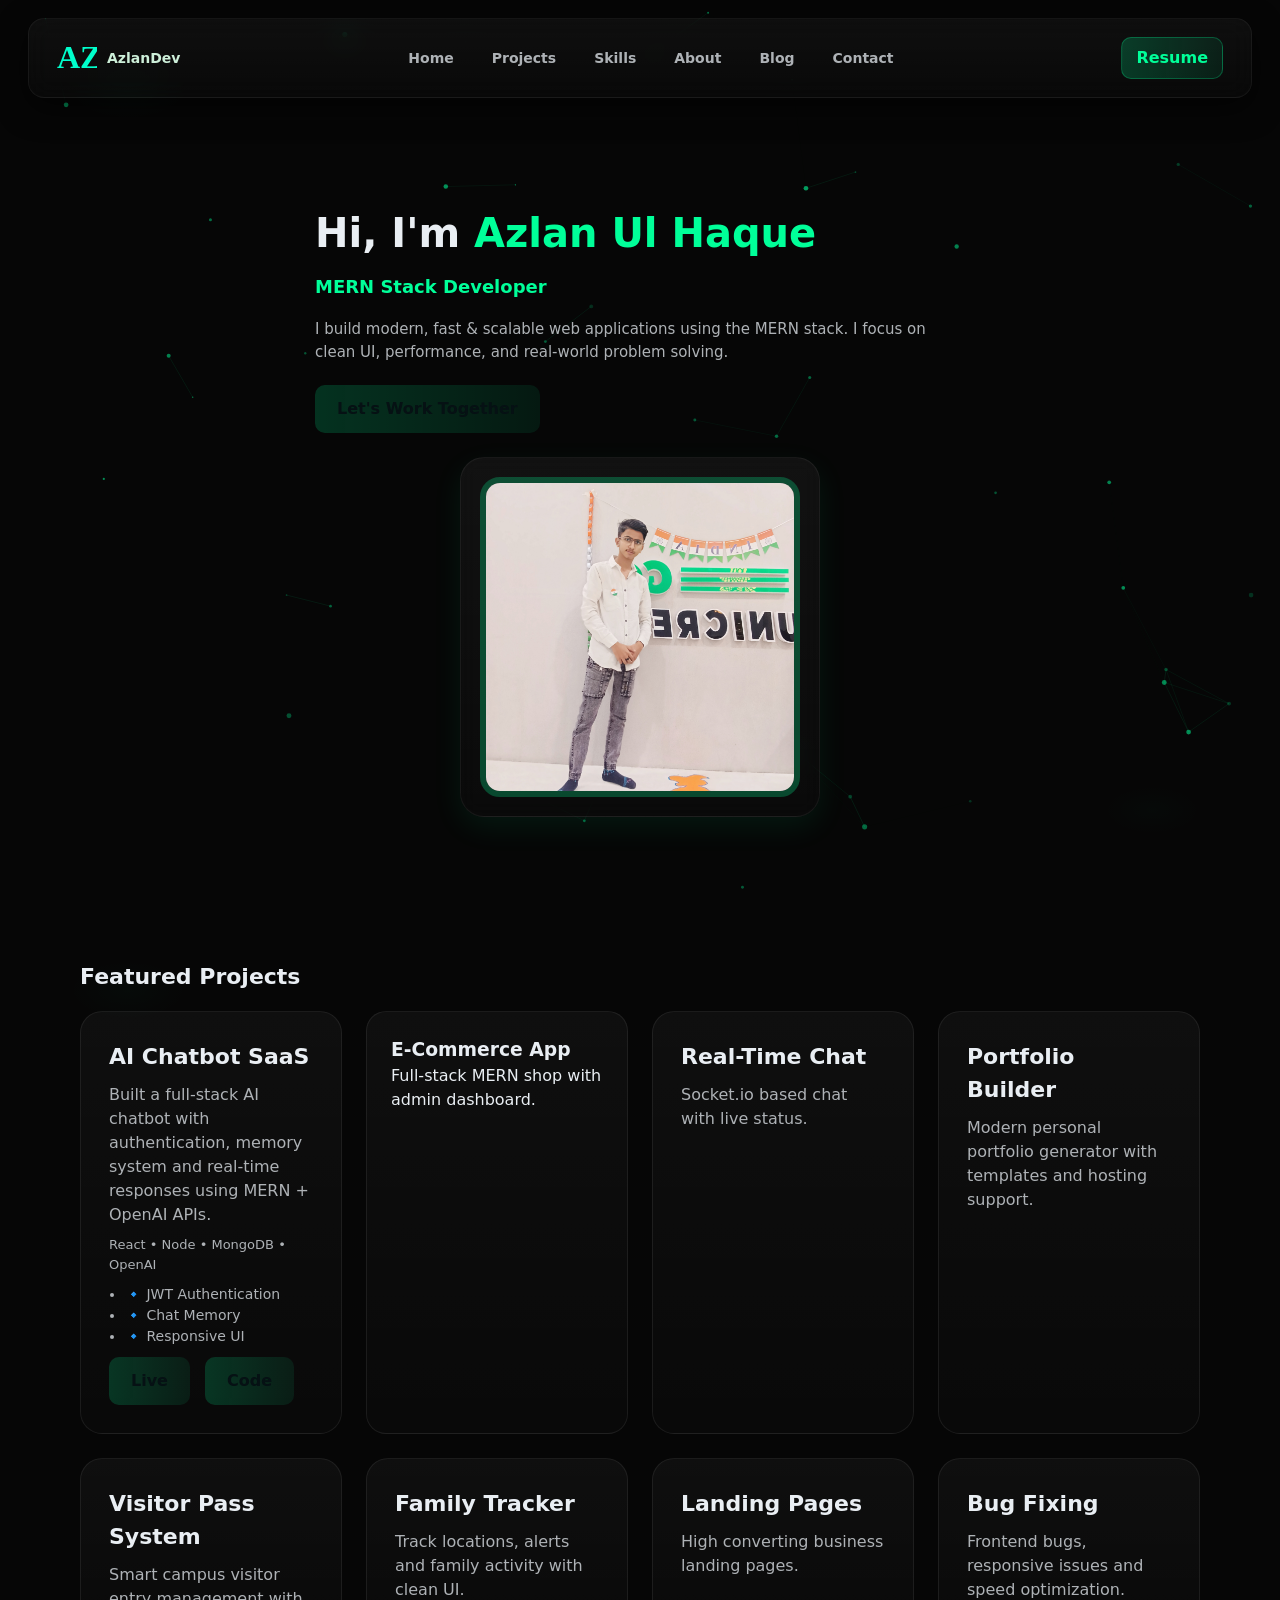
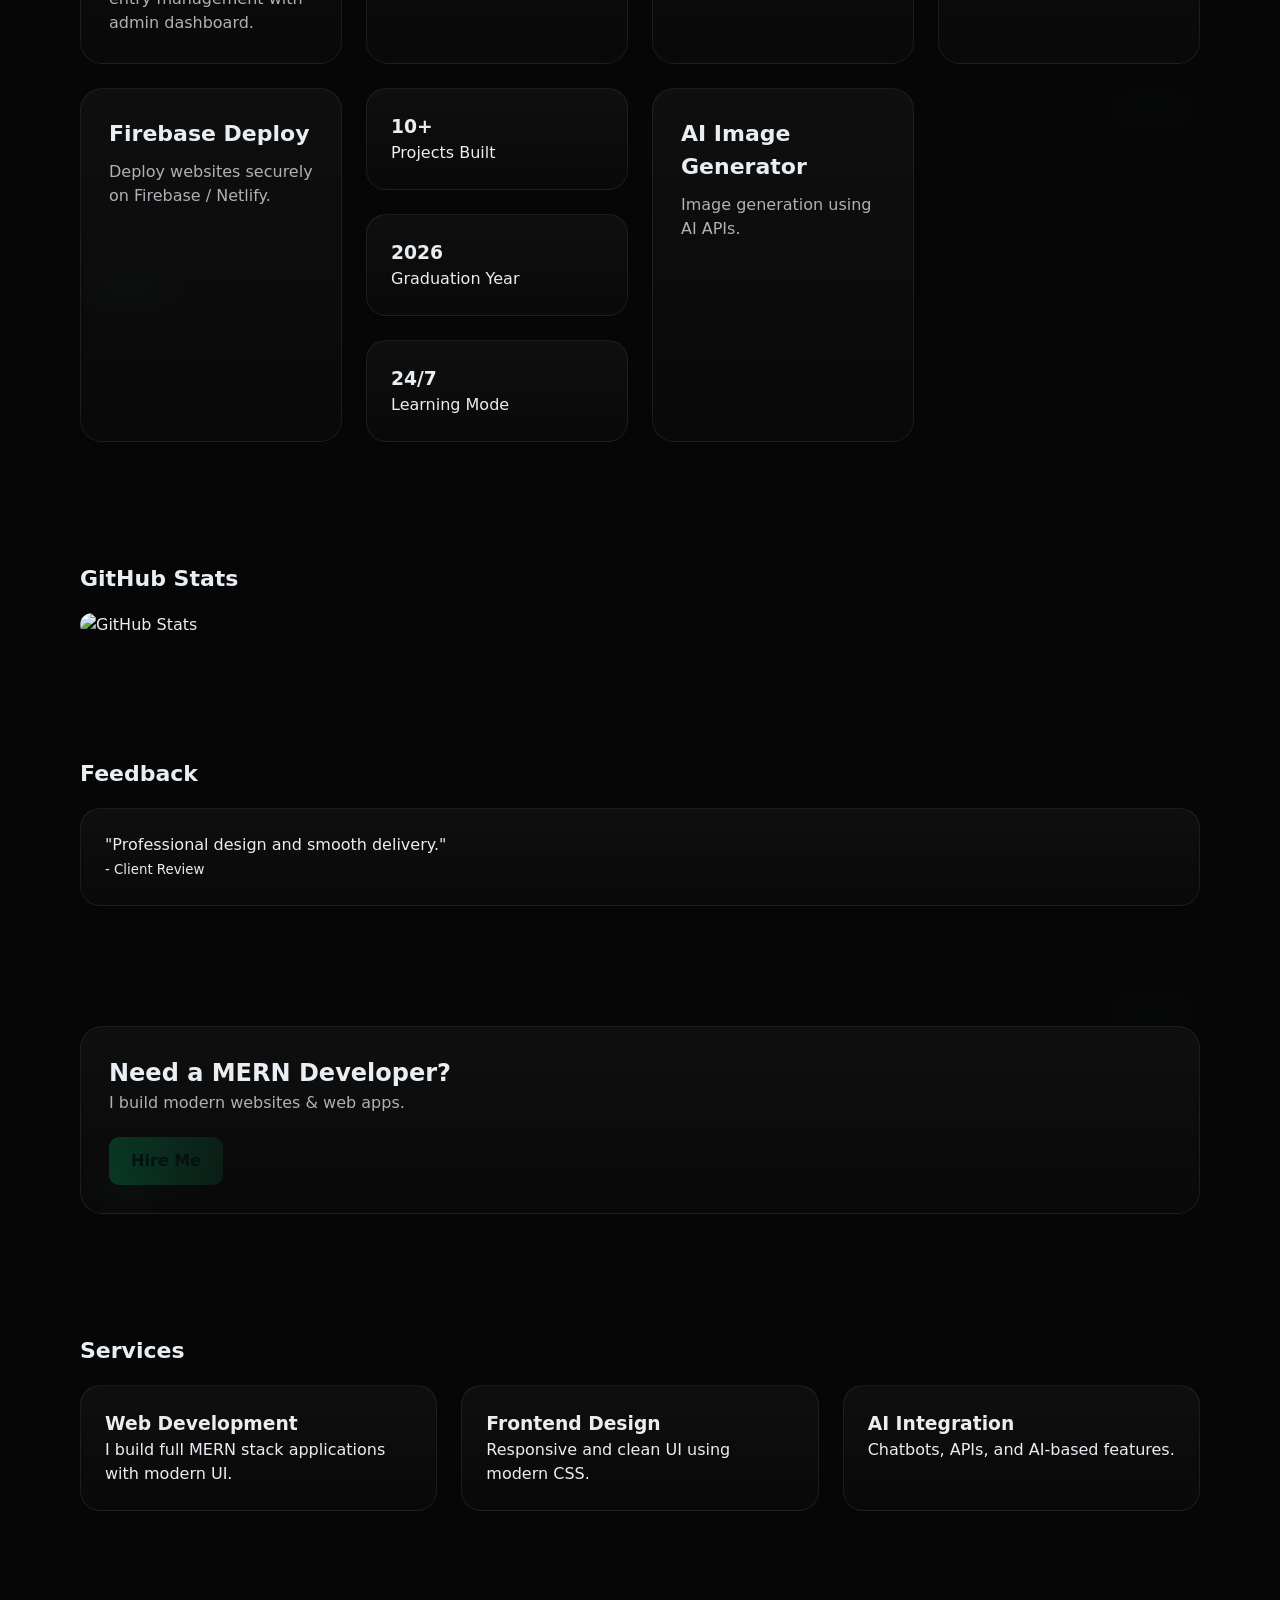
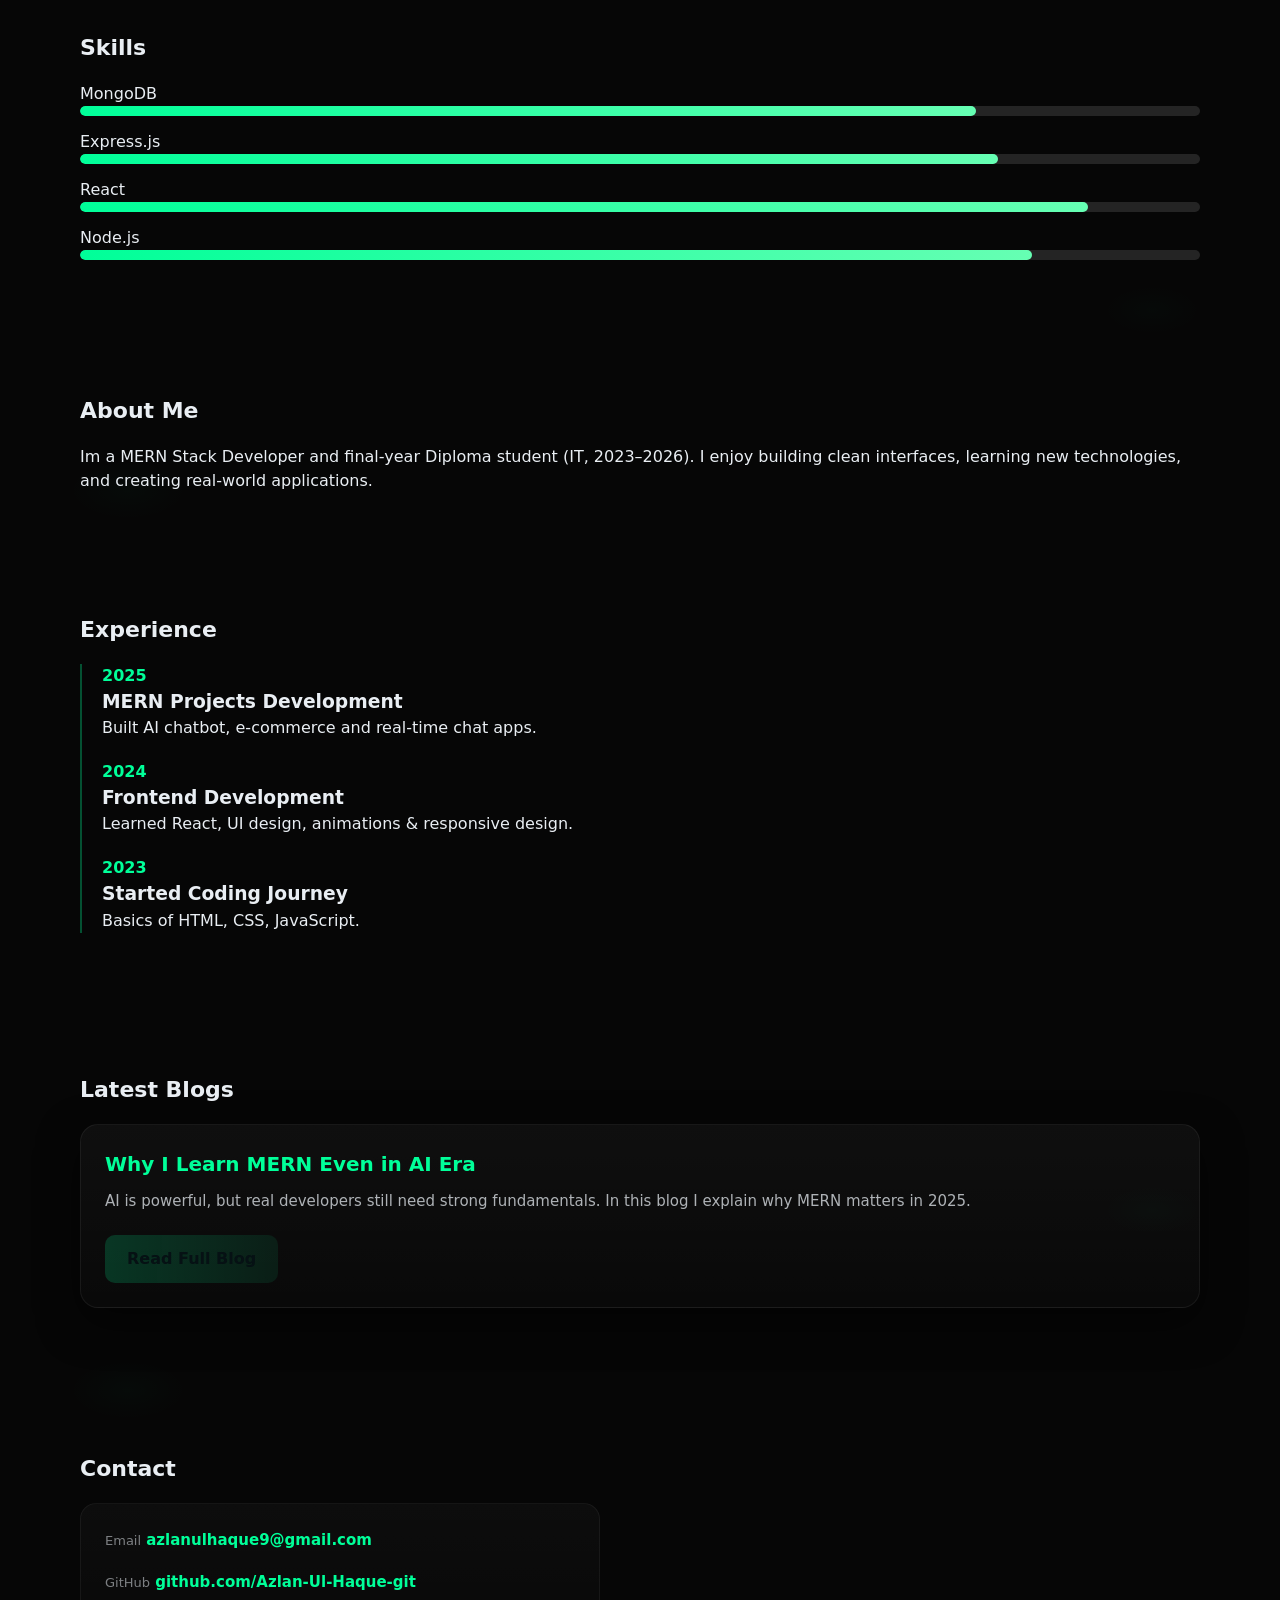
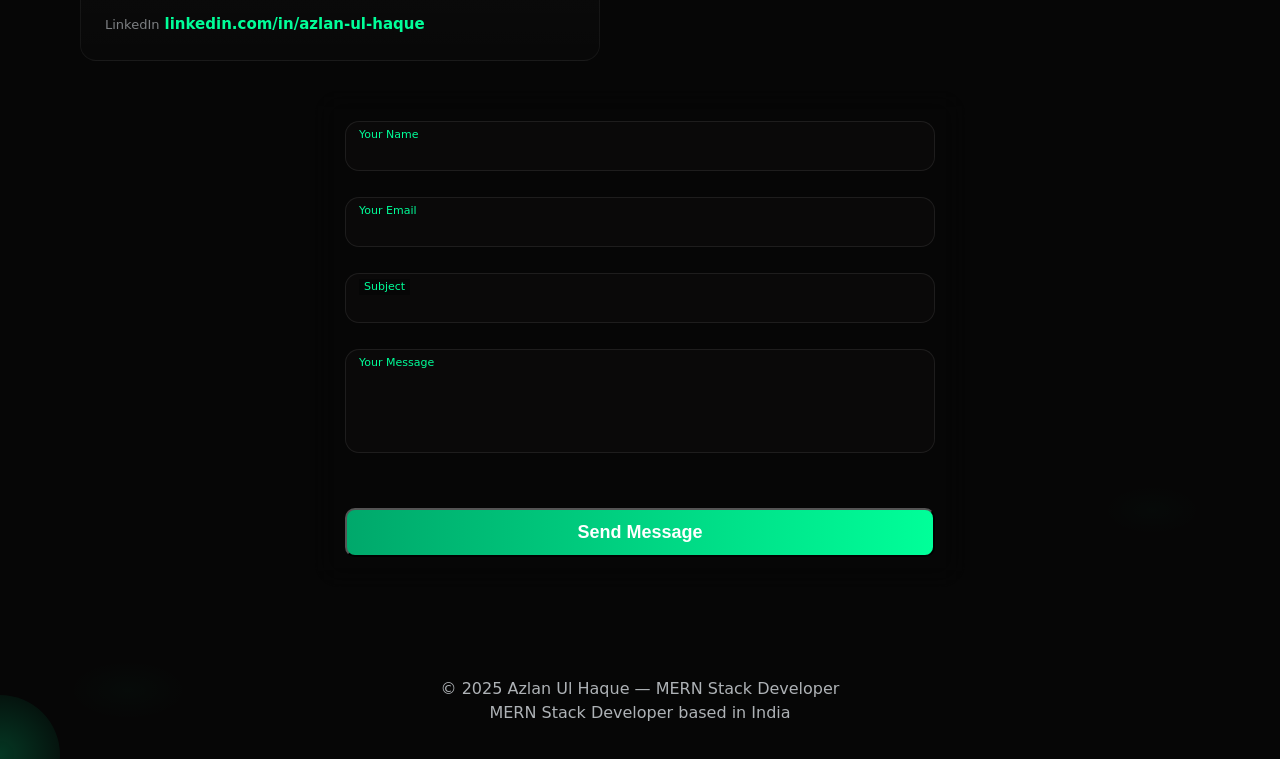
==== commit 9cc740bb: "fix page issue" ====
--- a/public/index.html
+++ b/public/index.html
@@ -121,7 +121,7 @@
                         <li>🔹 Chat Memory</li>
                         <li>🔹 Responsive UI</li>
                     </ul>
-                    <a href="https://your-live-link.com" class="btn" target="_blank">Live</a>
+                    <a href="https://github.com/Azlan-Ul-Haque-git" class="btn" target="_blank">Live</a>
                     <a href="https://github.com/your-repo" class="btn" target="_blank">Code</a>
                 </div>
                 <div class="project-card tilt">
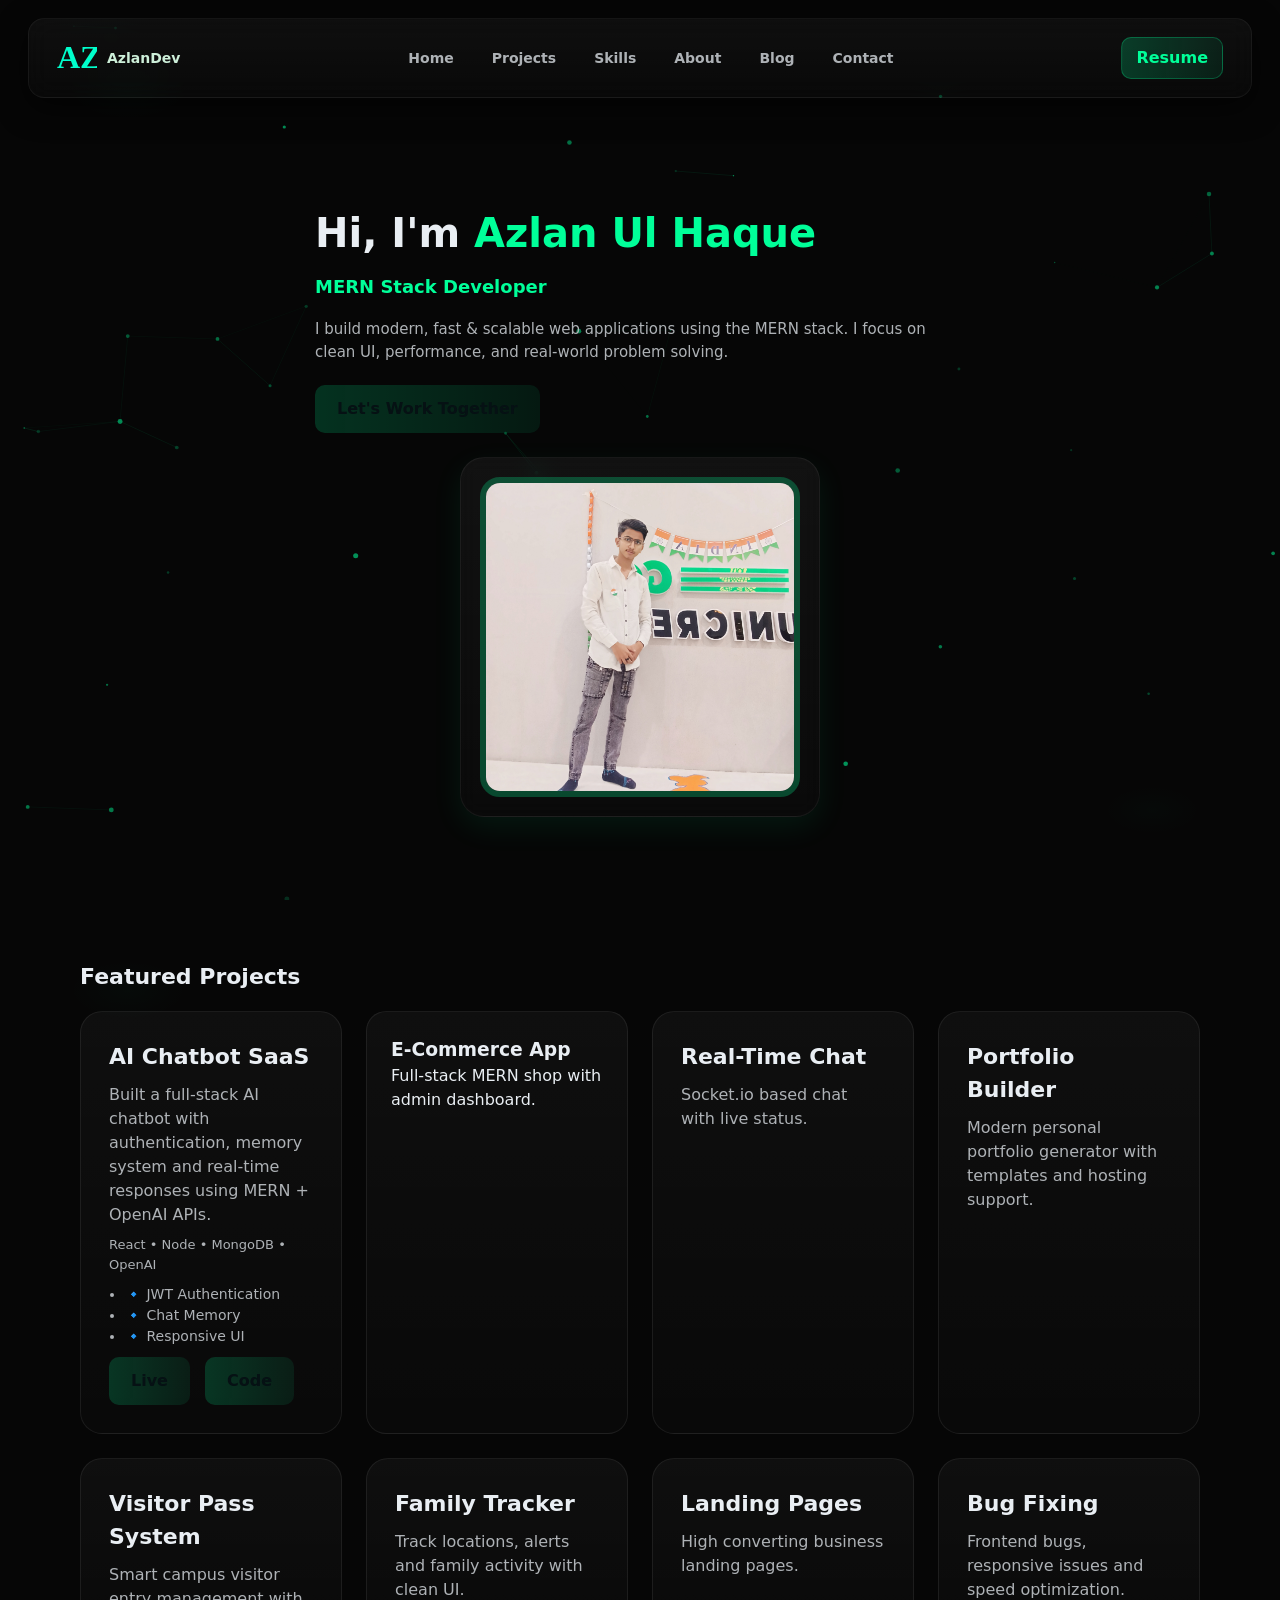
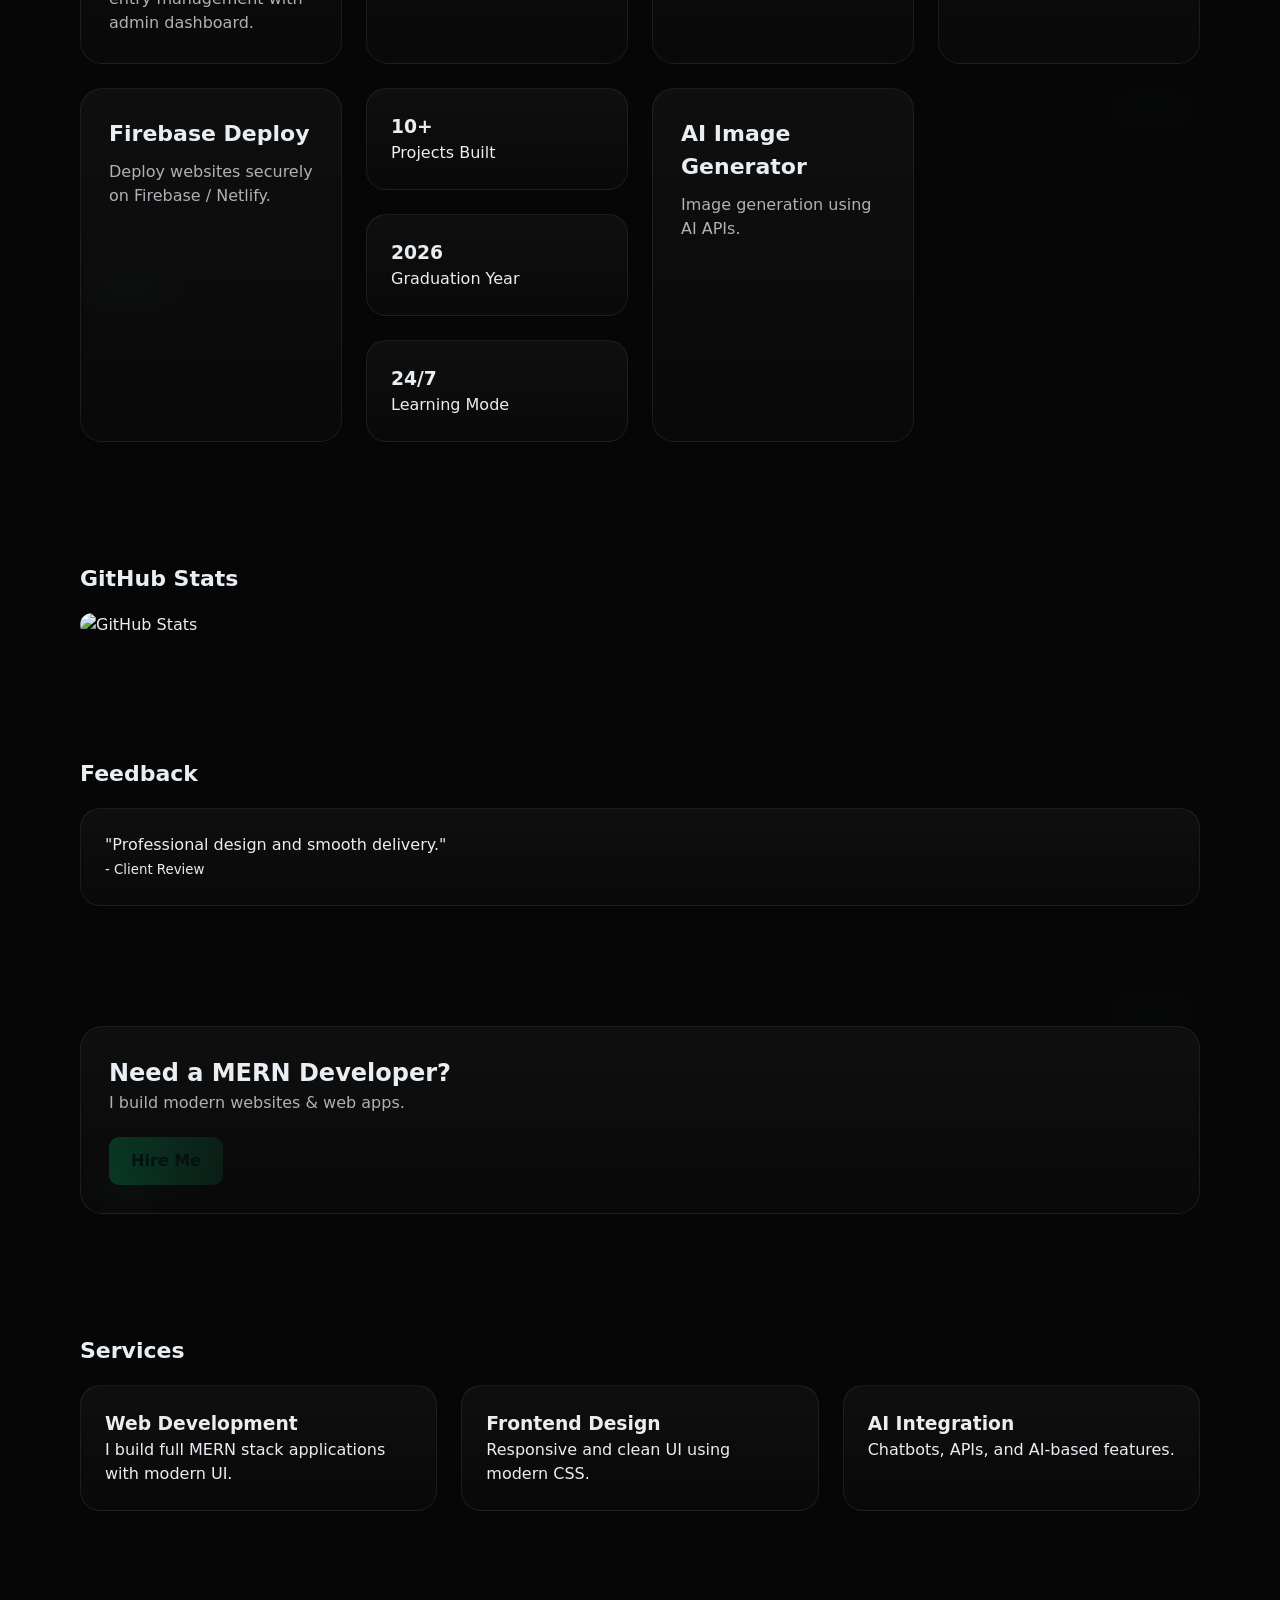
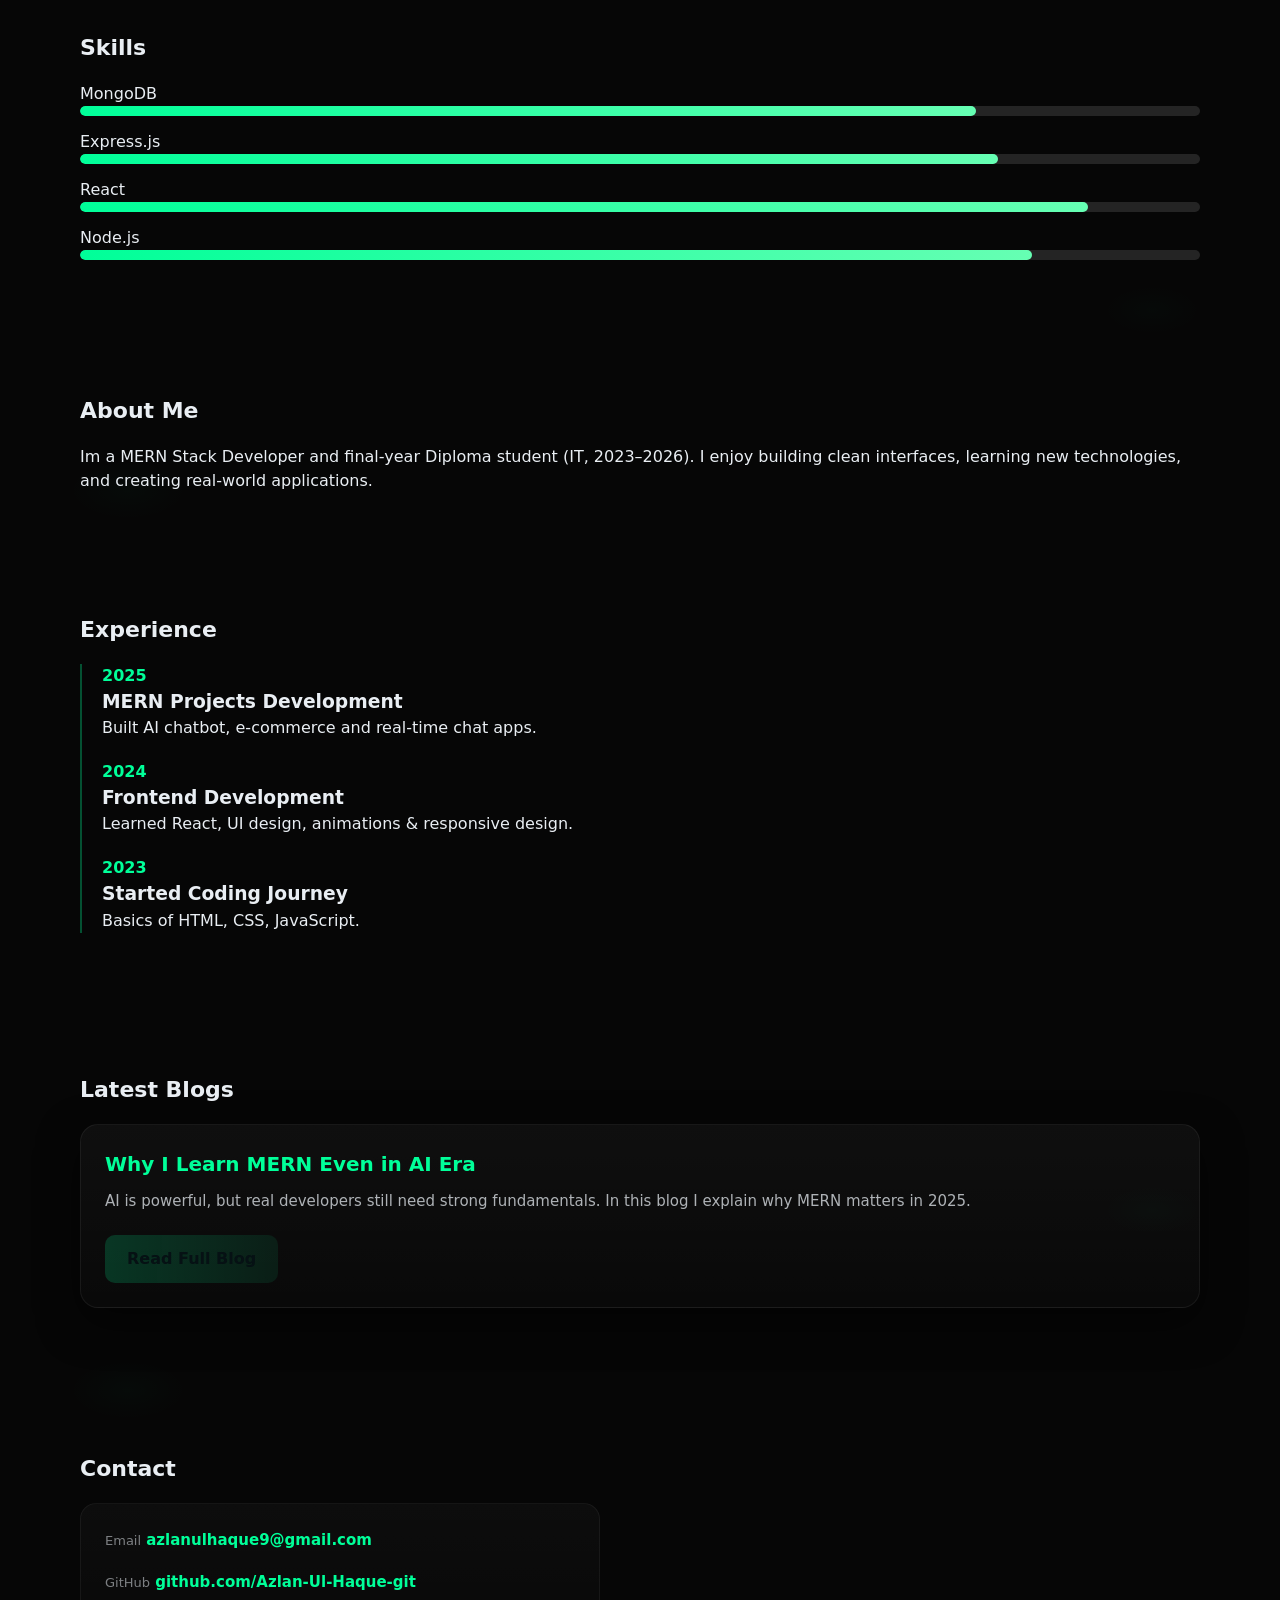
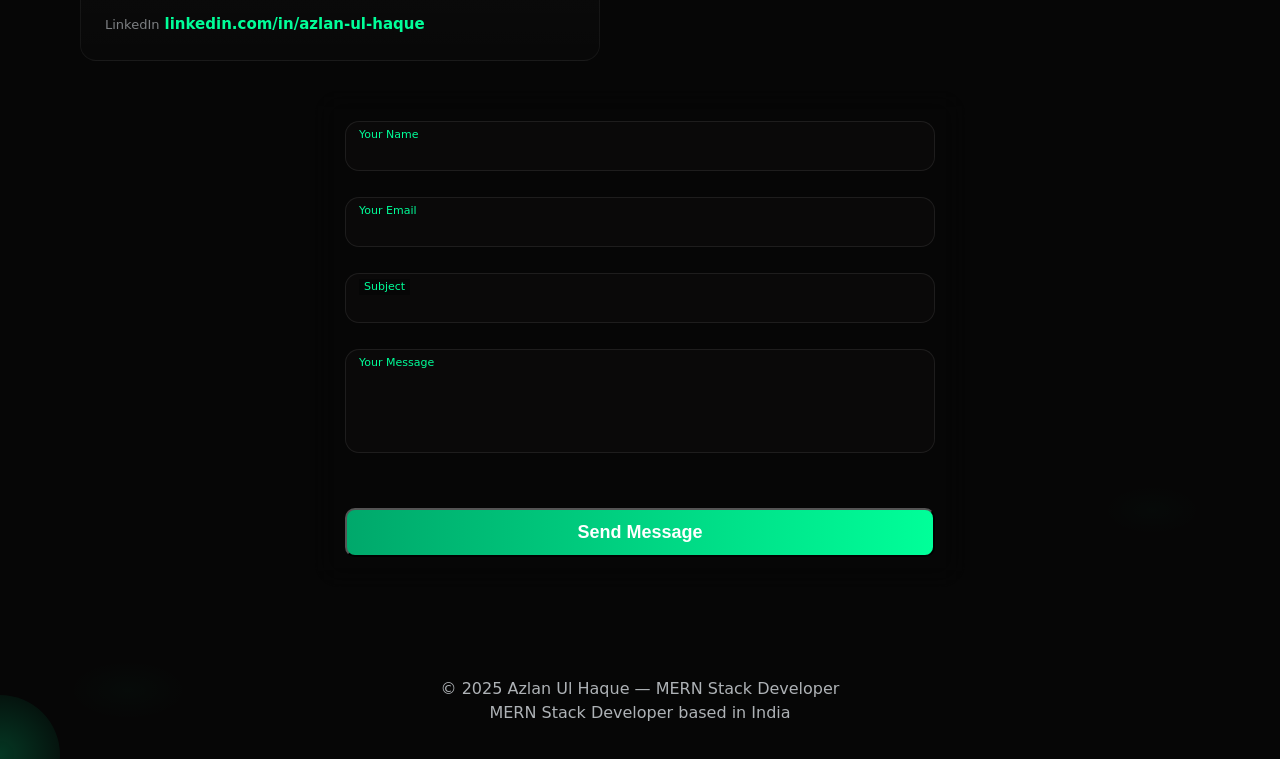
==== commit ca1f9b05: "Fix Github Stats Issue" ====
--- a/public/index.html
+++ b/public/index.html
@@ -193,9 +193,9 @@
         <div class="container">
             <h2 class="section-title">GitHub Stats</h2>
 
-            <img src="https://github-readme-stats.vercel.app/api?username=Azlan-Ul-Haque-git&show_icons=true&theme=dark"
+            <img src="https://github-readme-stats-sigma-five.vercel.app/api?username=Azlan-Ul-Haque-git&show_icons=true&theme=tokyonight"
                 alt="GitHub Stats" style="width:100%; border-radius:12px;" />
-        </div>
+
     </section>
 
     <section class="reveal">
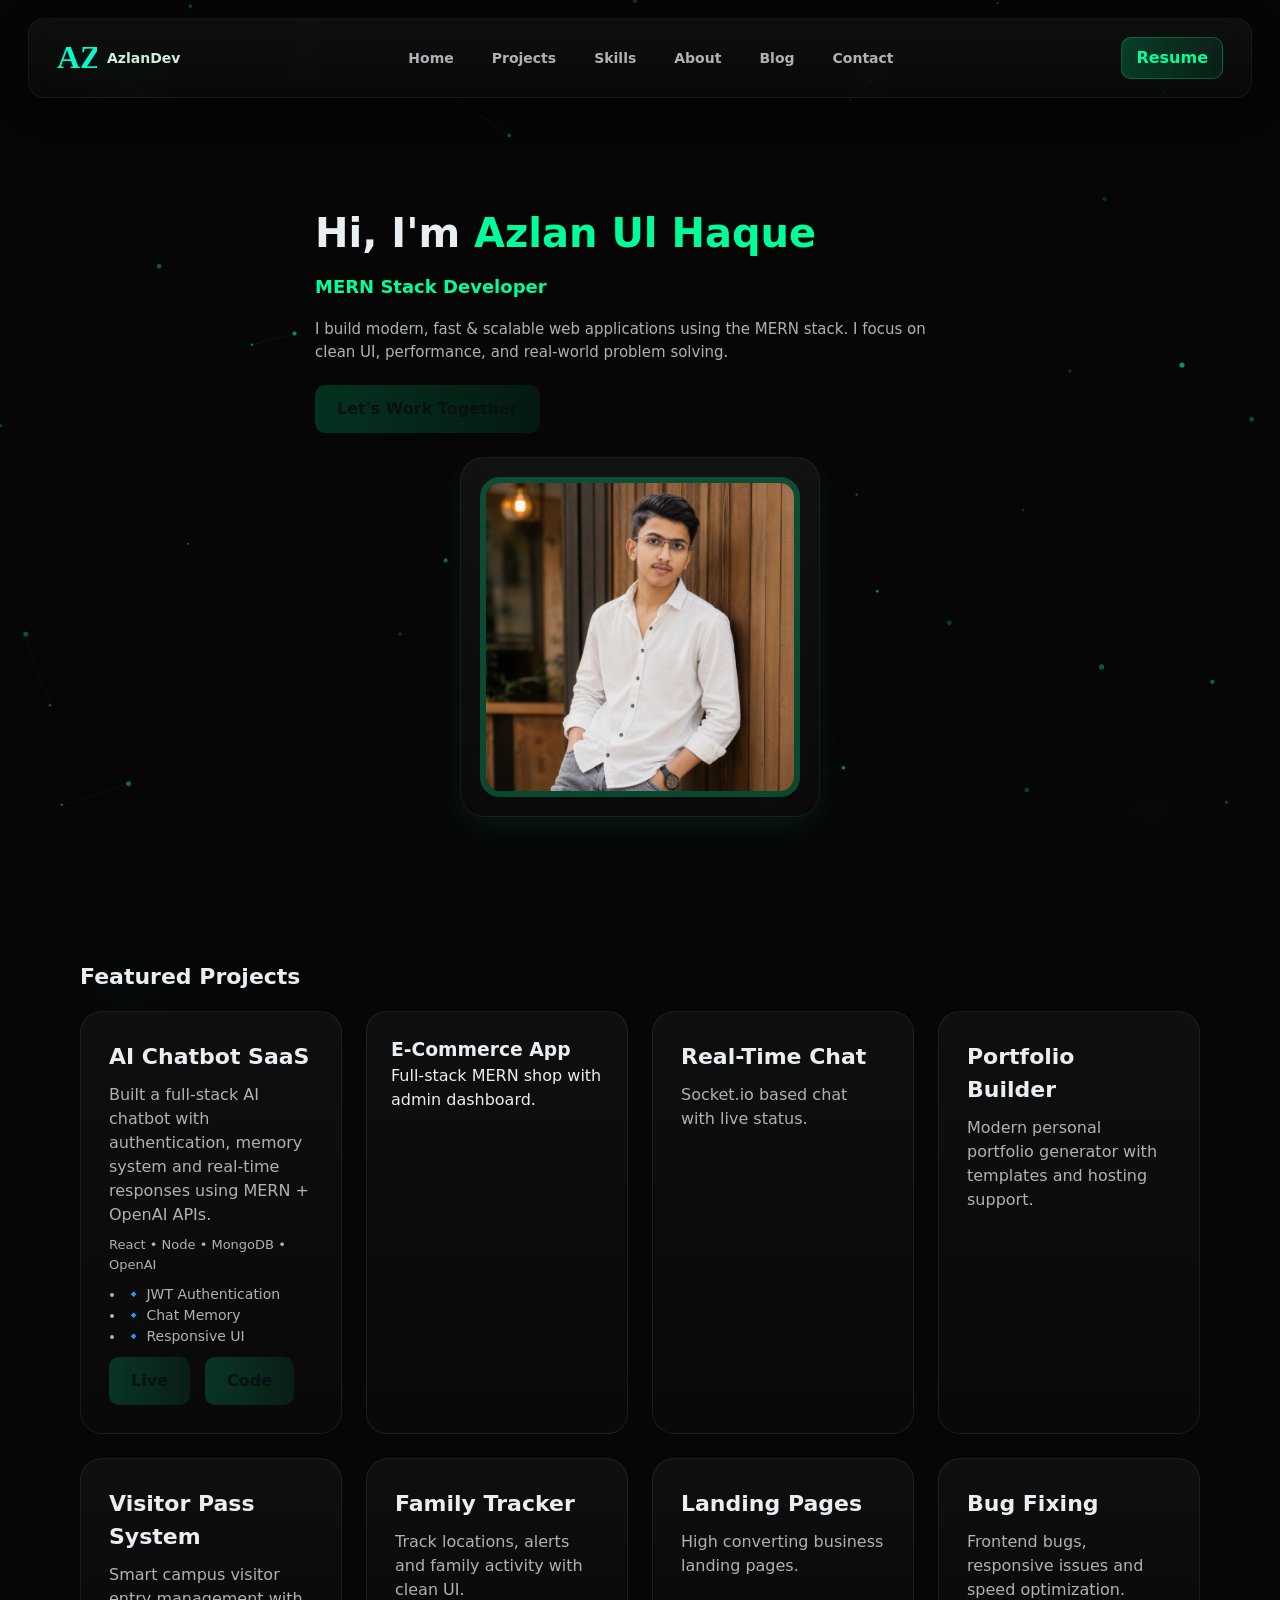
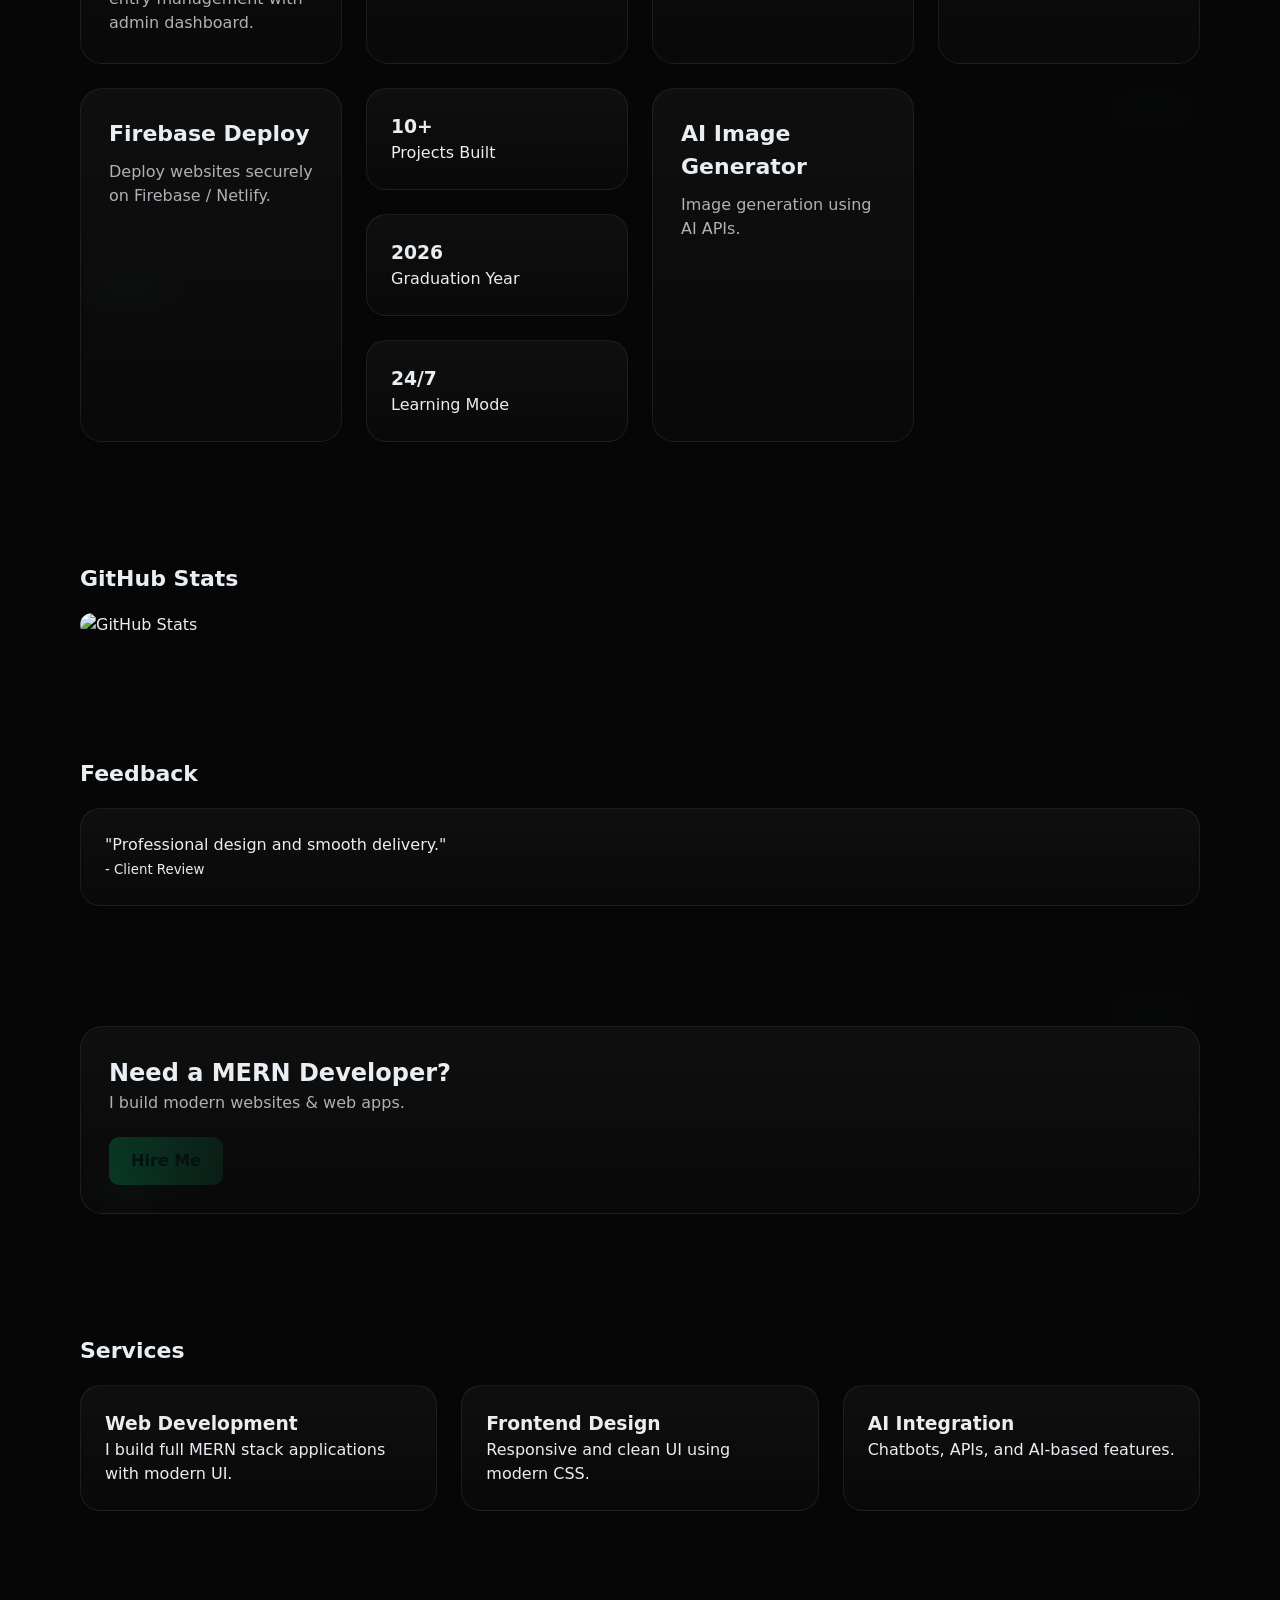
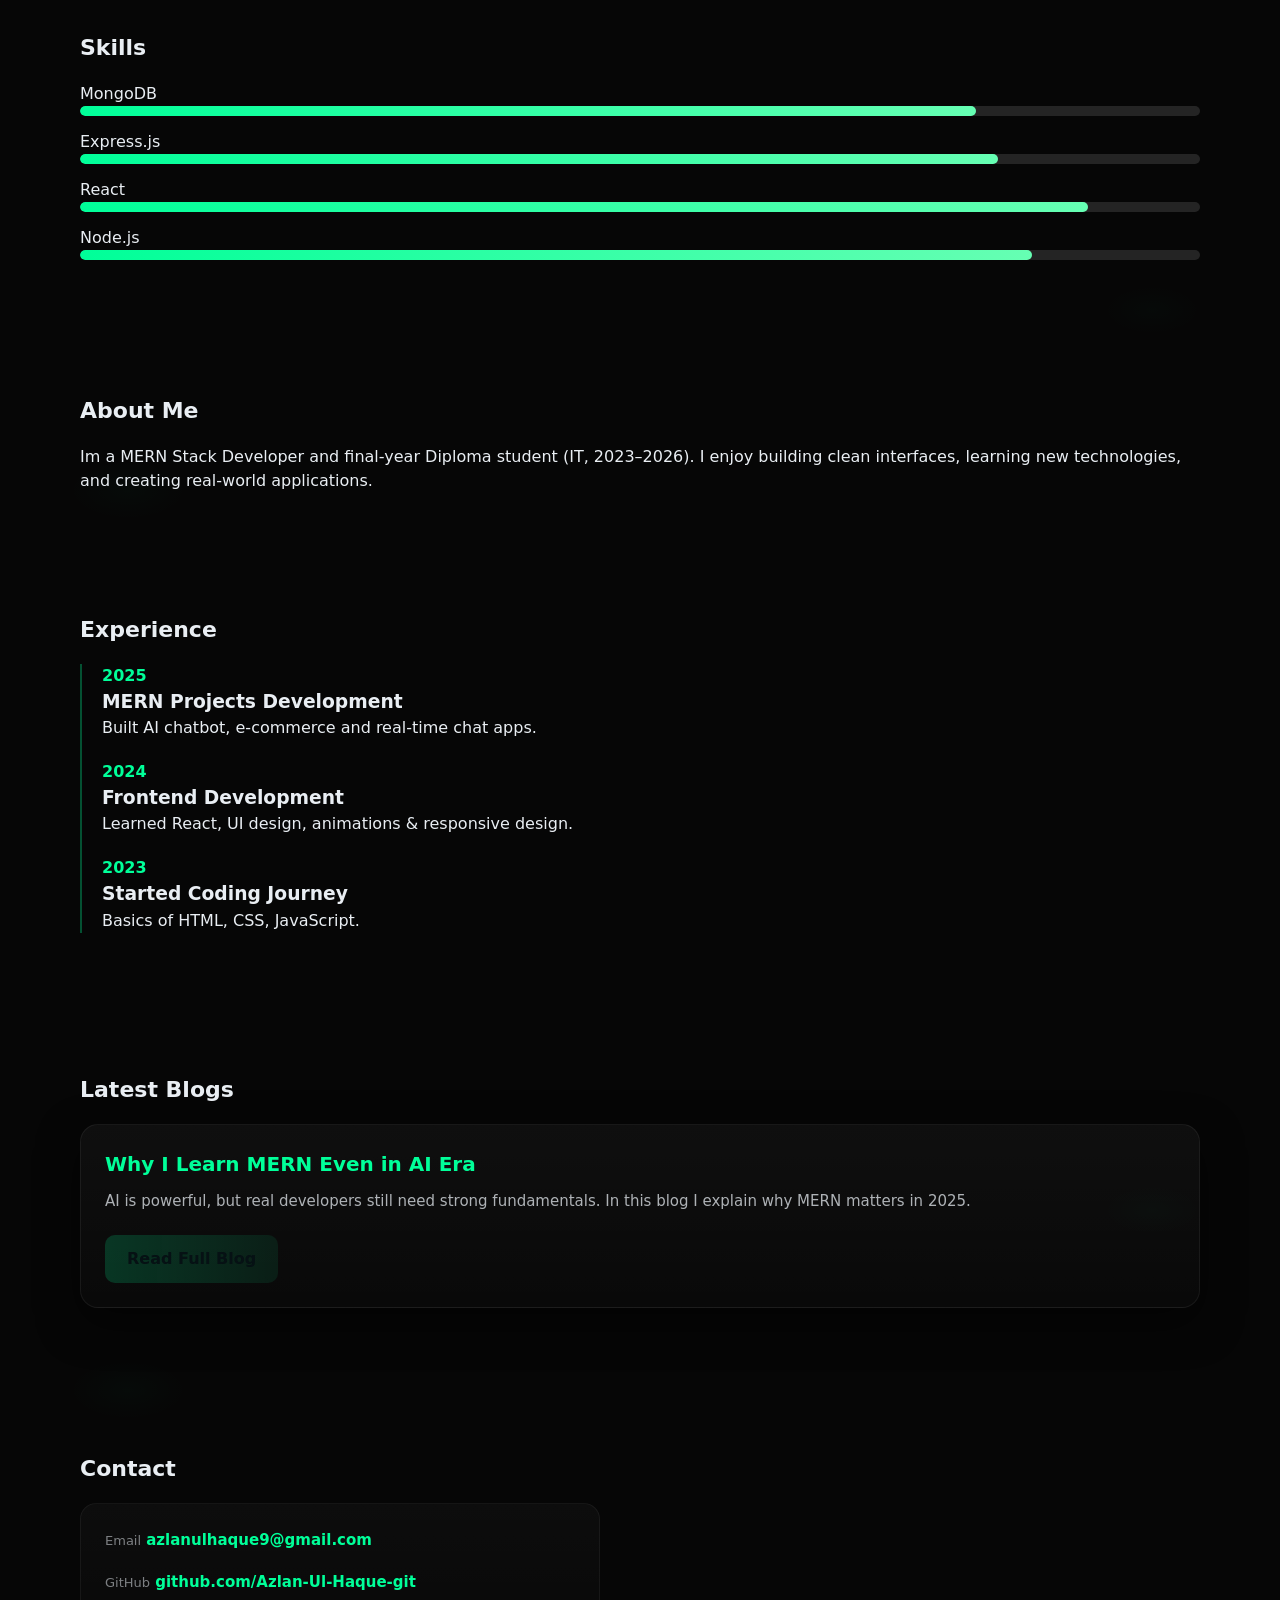
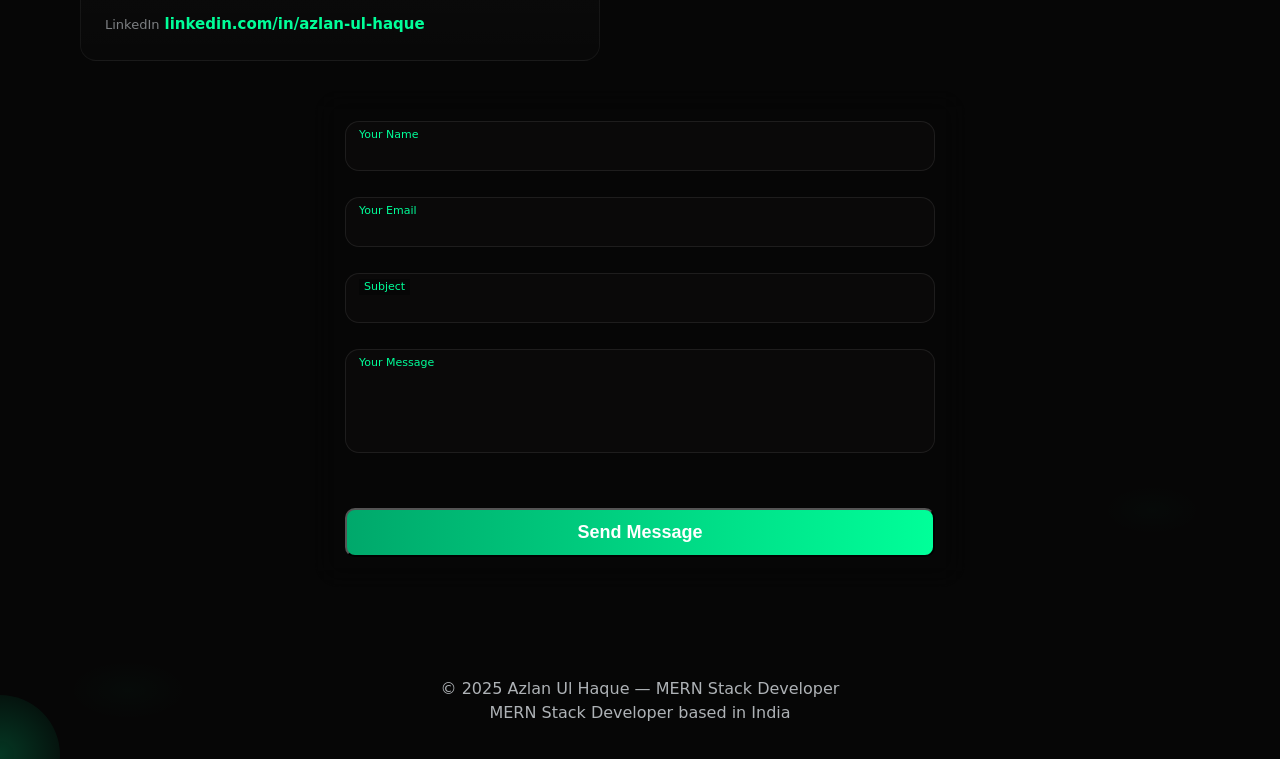
==== commit 8f8a0dc6: "Fis resume download Issue" ====
--- a/public/index.html
+++ b/public/index.html
@@ -50,7 +50,7 @@
             <a href="#contact">Contact</a>
         </nav>
 
-        <a href="/resume.pdf" class="resume-btn" target="_blank" rel="noopener">
+        <a href="resume.pdf" class="resume-btn" target="_blank" rel="noopener">
             Resume
         </a>
 
@@ -95,7 +95,7 @@
 
             <div class="hero-img">
                 <div class="glass-card tilt">
-                    <img src="images/profile.jpg" alt="Azlan Ul Haque" />
+                    <img src="images/Profile (2).jpg" alt="Azlan Ul Haque" />
                 </div>
             </div>
         </div>
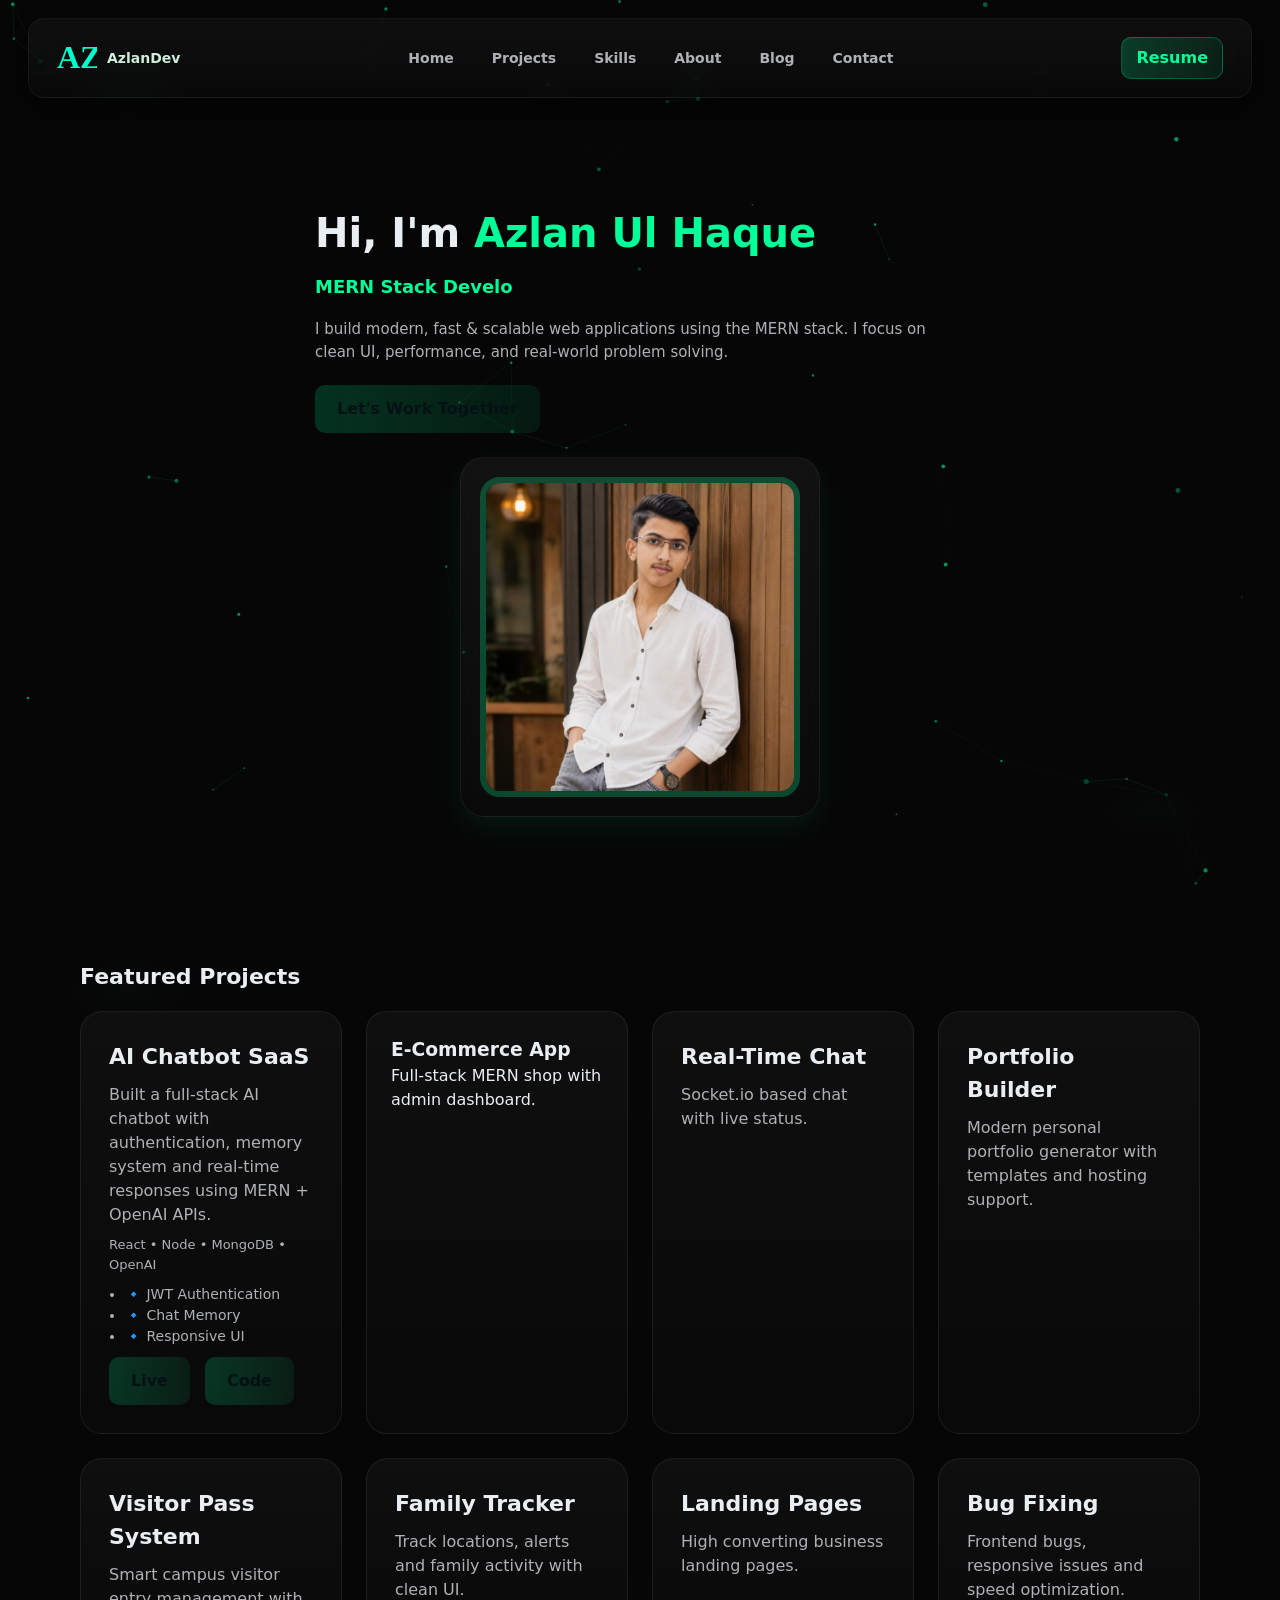
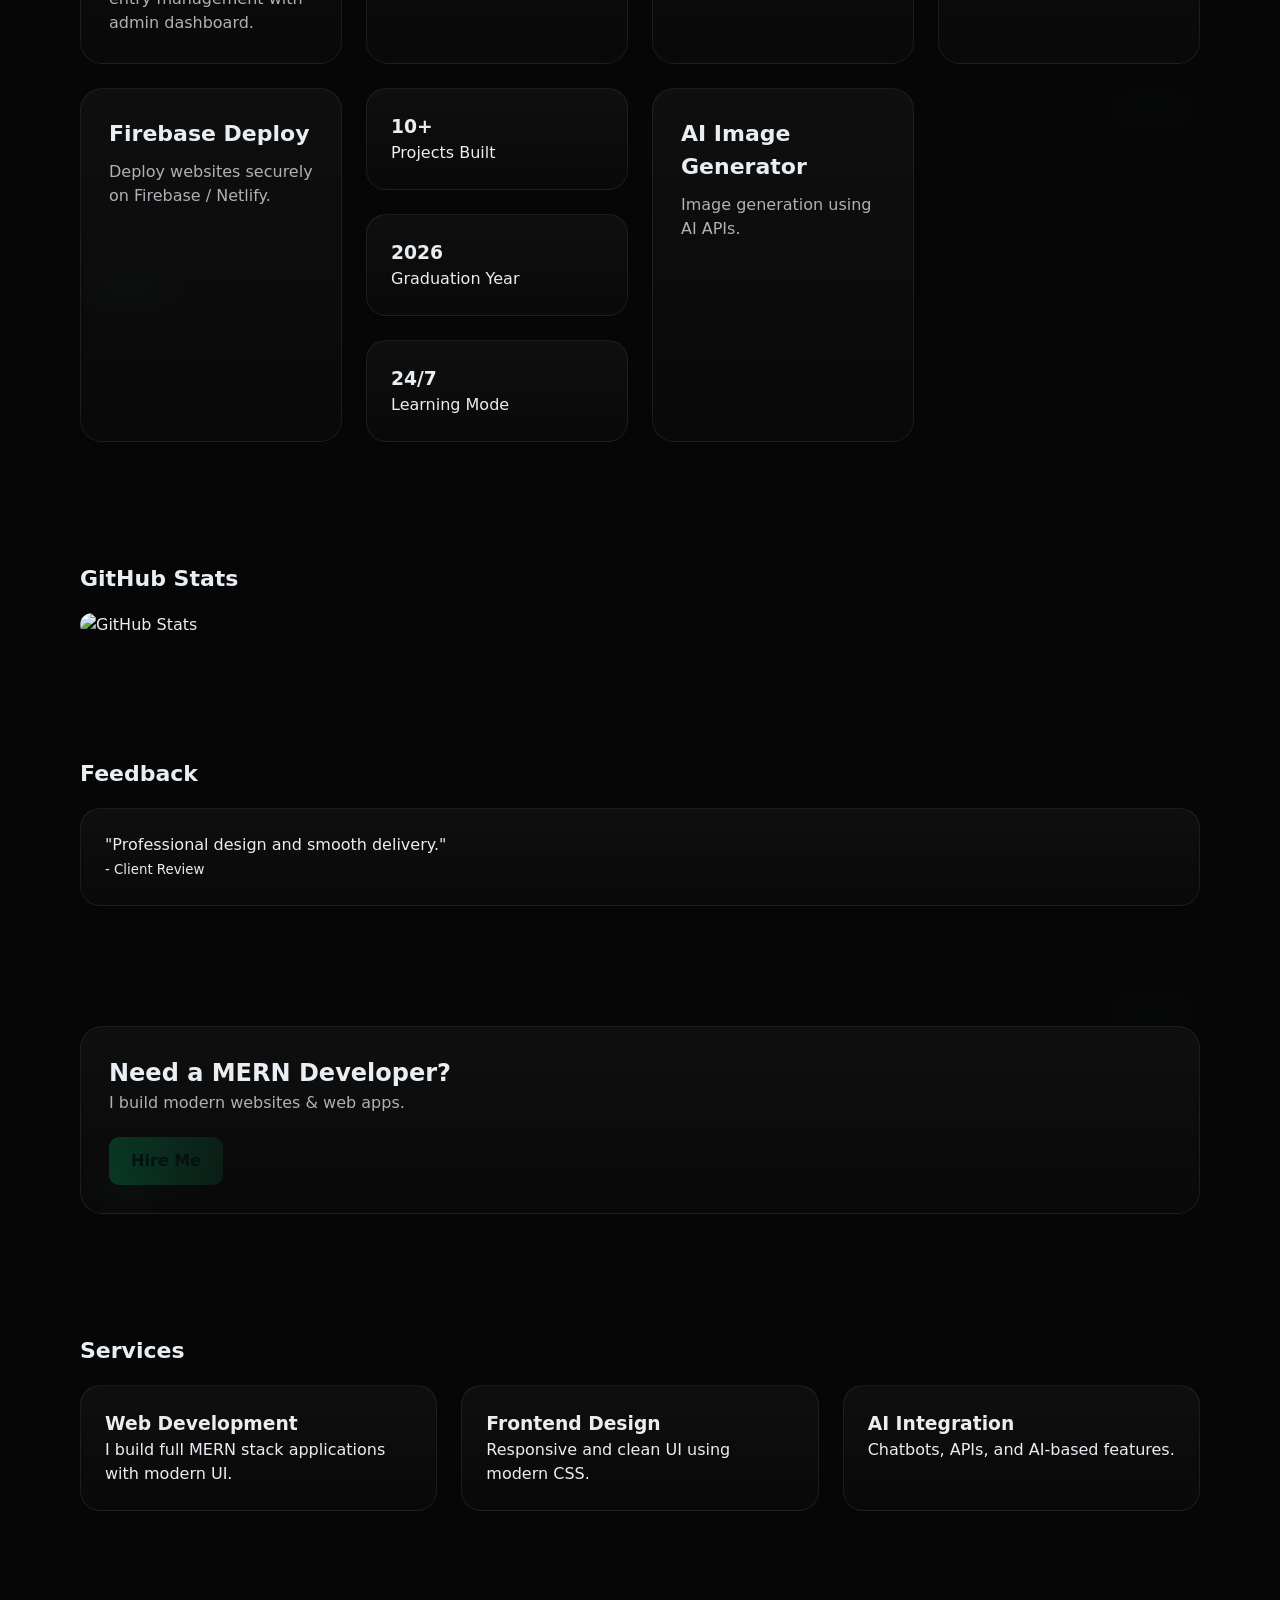
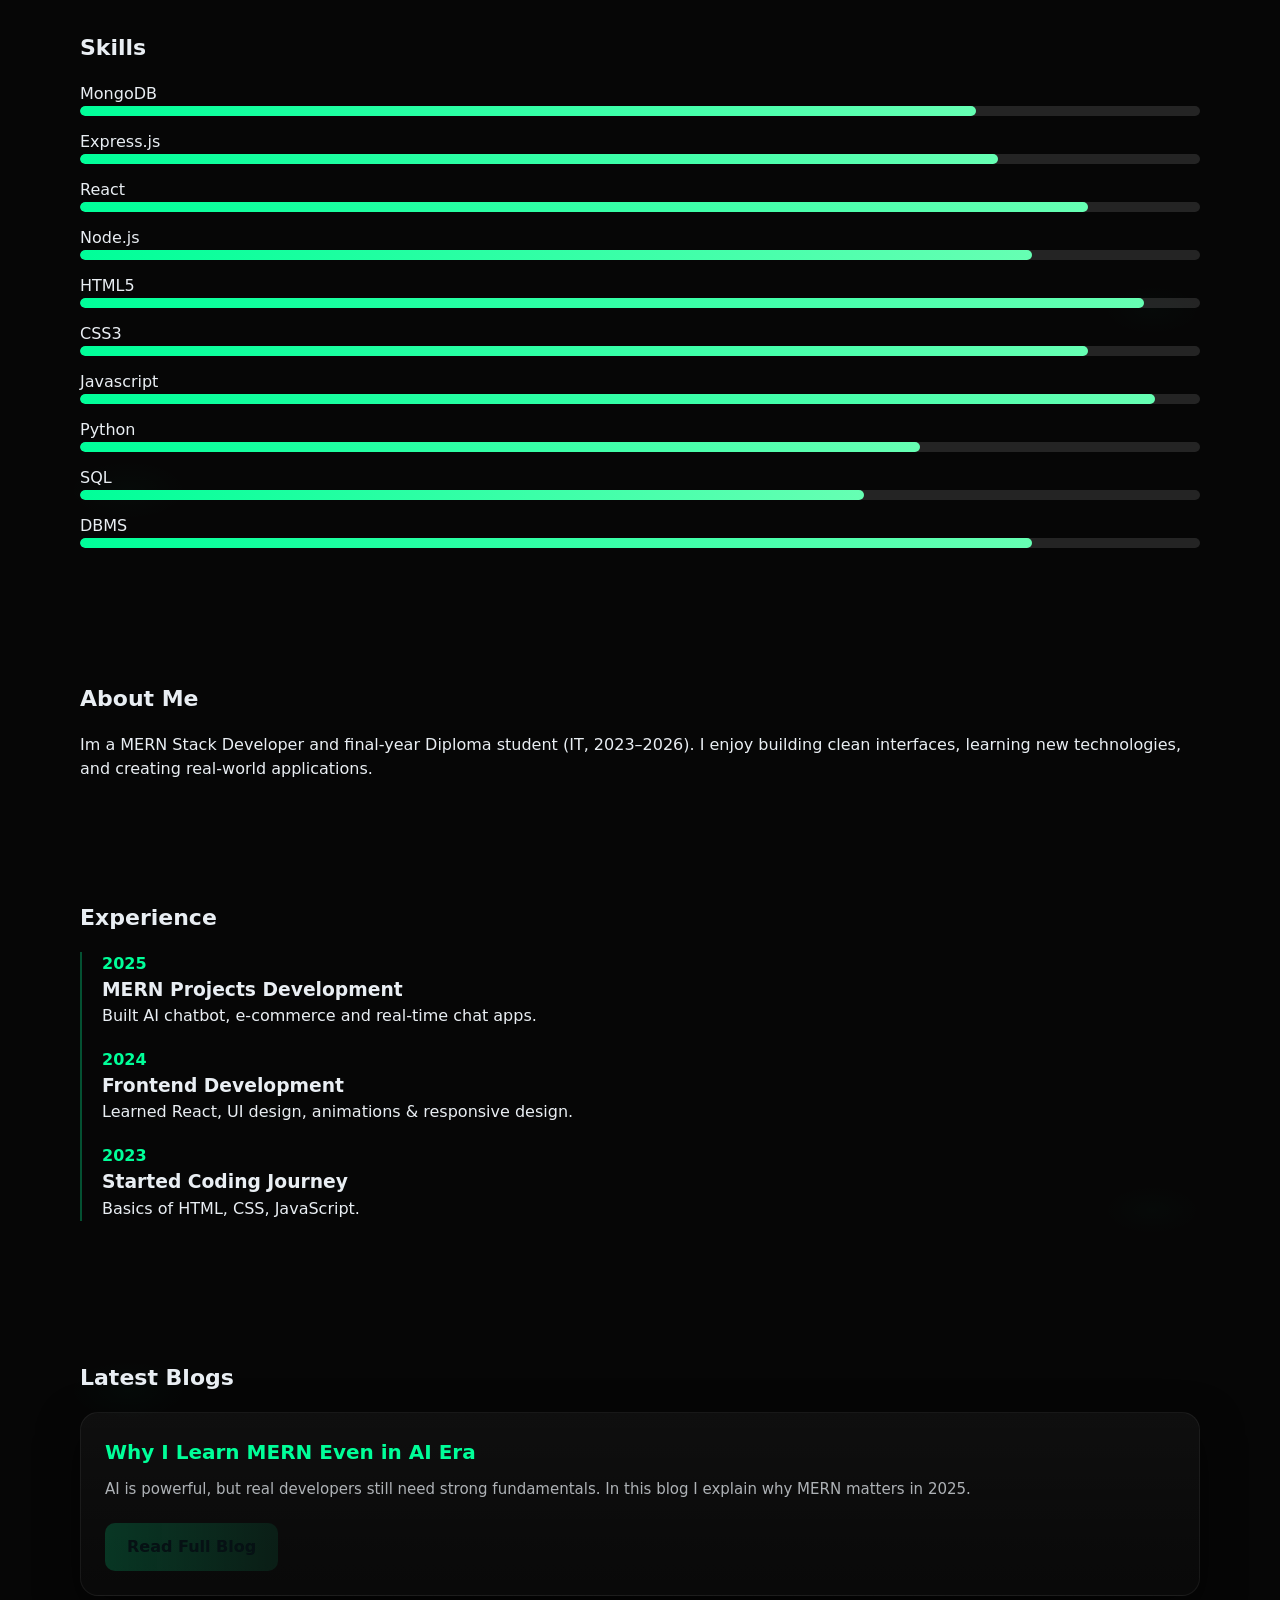
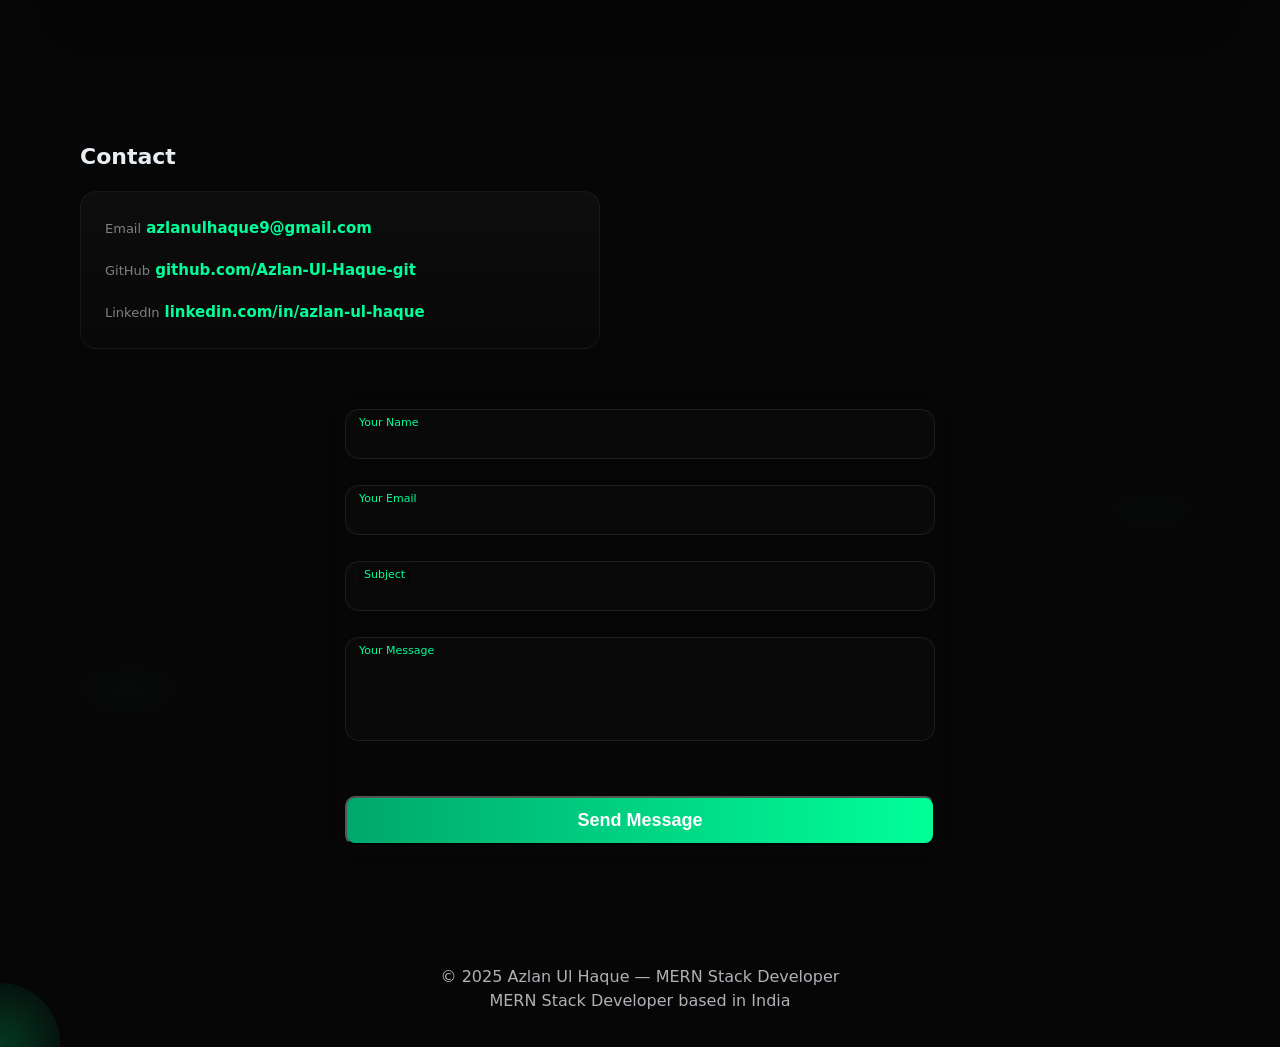
==== commit 98d00688: "Add Skills" ====
--- a/public/index.html
+++ b/public/index.html
@@ -280,6 +280,51 @@
                     </div>
                 </div>
 
+                <div class="skill">
+                    <p>HTML5</p>
+                    <div class="bar">
+                        <span data-width="95%"></span>
+                    </div>
+
+                    <div class="skill">
+                        <p>CSS3</p>
+                        <div class="bar">
+                            <span data-width="90%"></span>
+                        </div>
+                    </div>
+
+                    <div class="skill">
+                        <p>Javascript</p>
+                        <div class="bar">
+                            <span data-width="96%"></span>
+                        </div>
+                    </div>
+
+                    <div class="skill">
+                        <p>Python</p>
+                        <div class="bar">
+                            <span data-width="75%"></span>
+                        </div>
+                    </div>
+
+                    <div class="skill">
+                        <p>SQL</p>
+                        <div class="bar">
+                            <span data-width="70%"></span>
+                        </div>
+                    </div>
+
+                    <div class="skill">
+                        <p>DBMS</p>
+                        <div class="bar">
+                            <span data-width="85%"></span>
+                        </div>
+                    </div>
+
+
+
+                </div>
+
             </div>
         </div>
     </section>
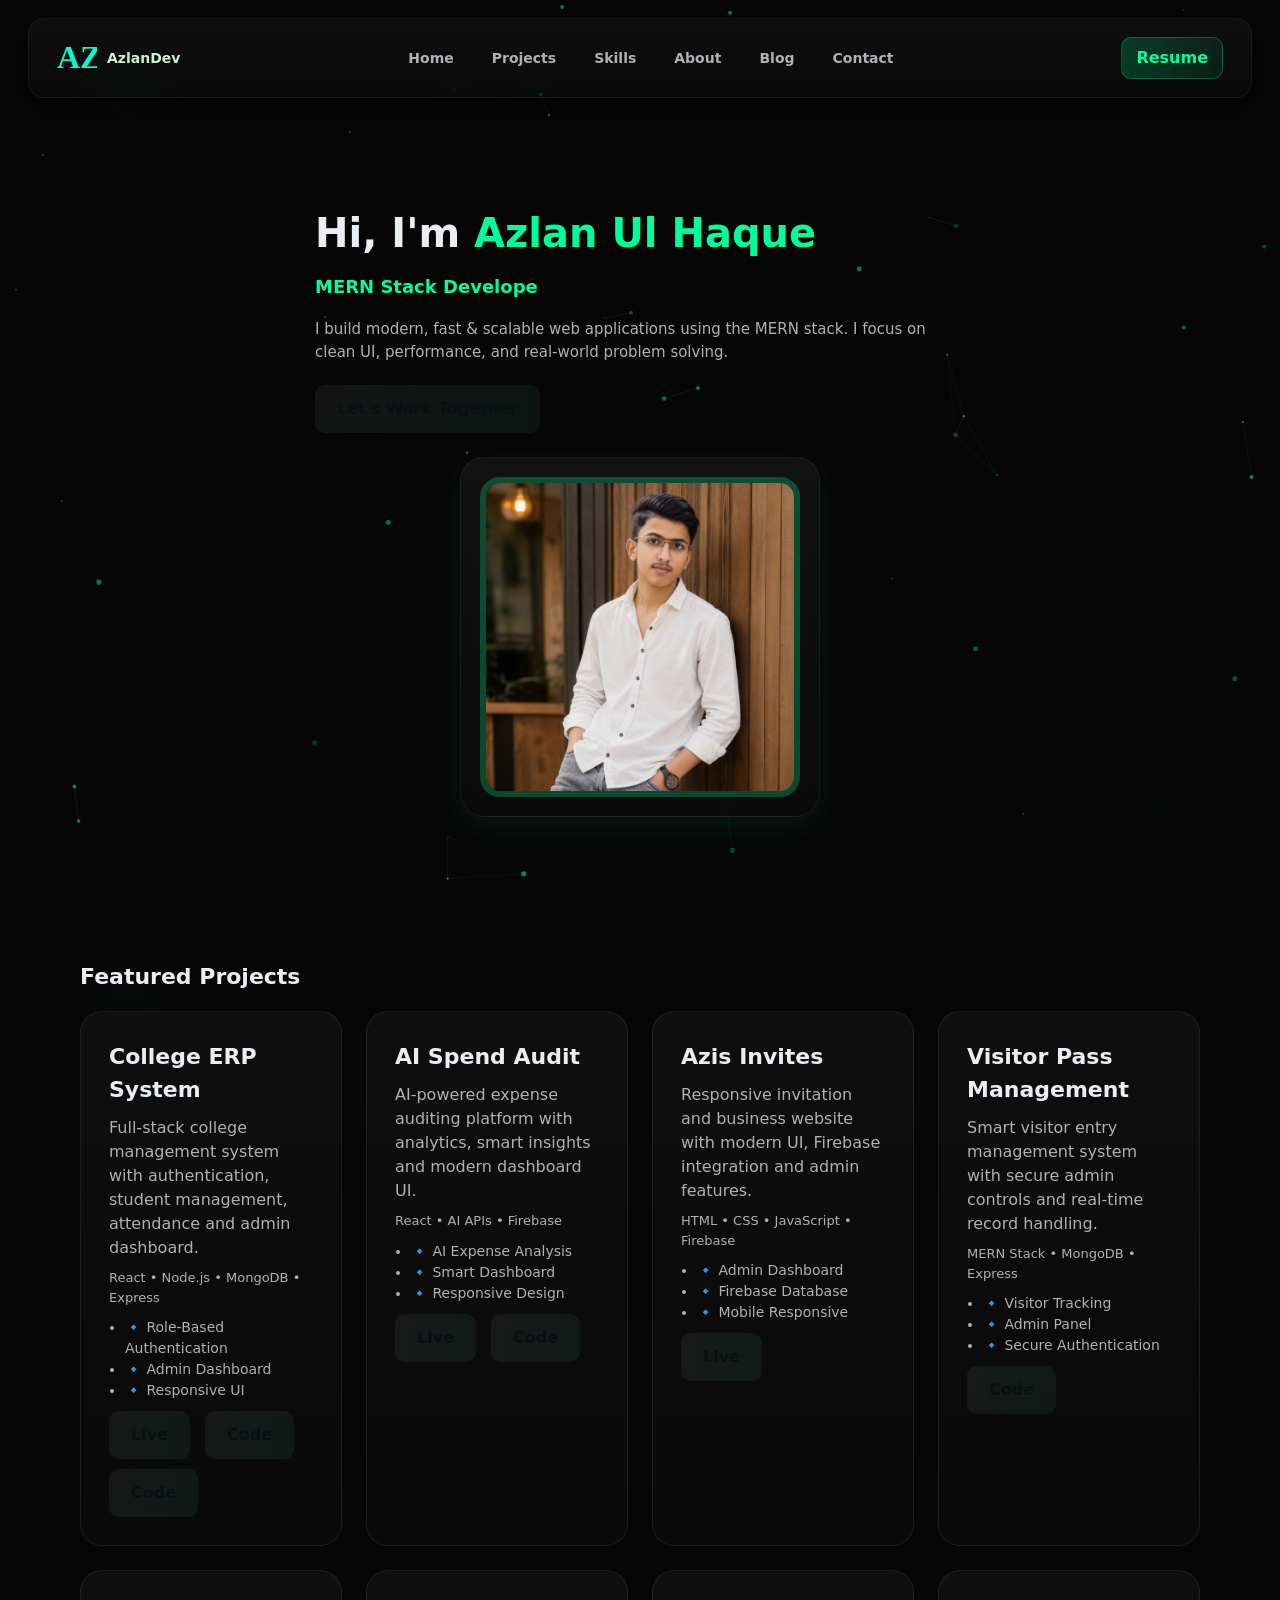
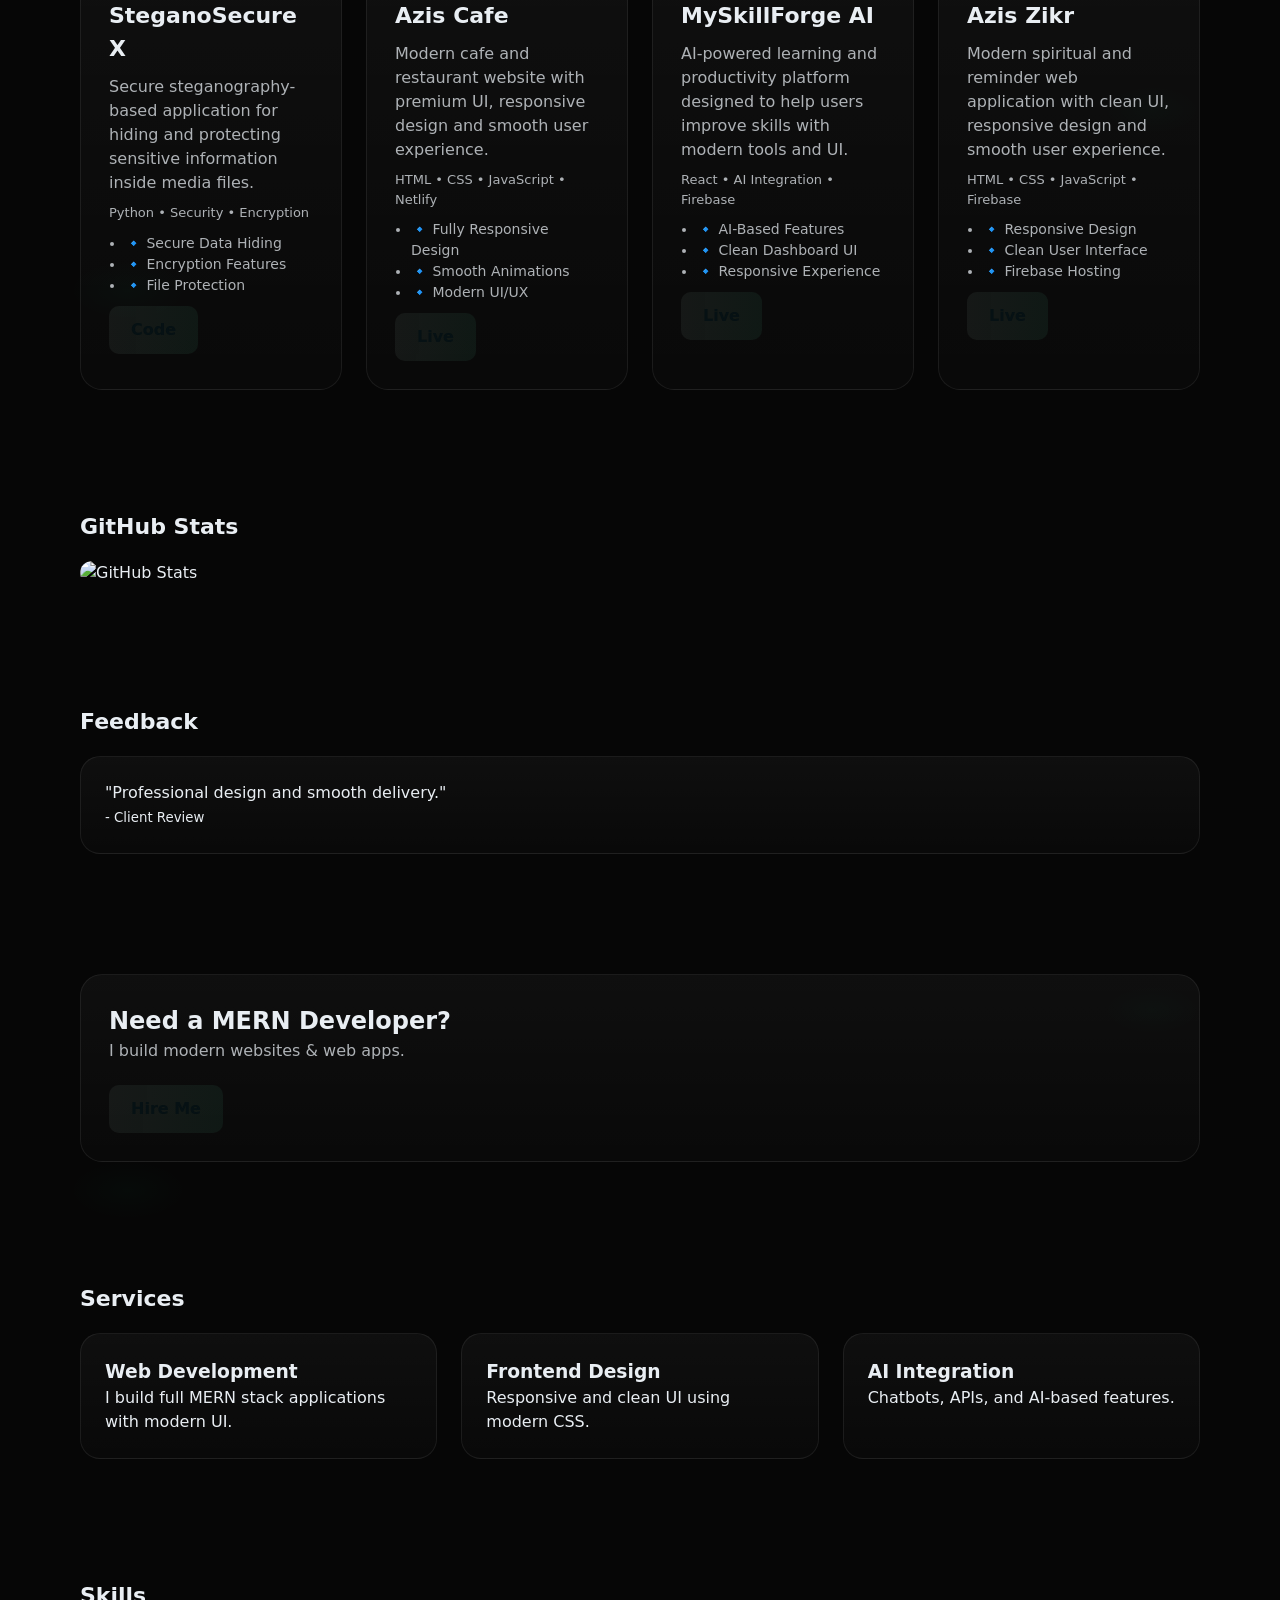
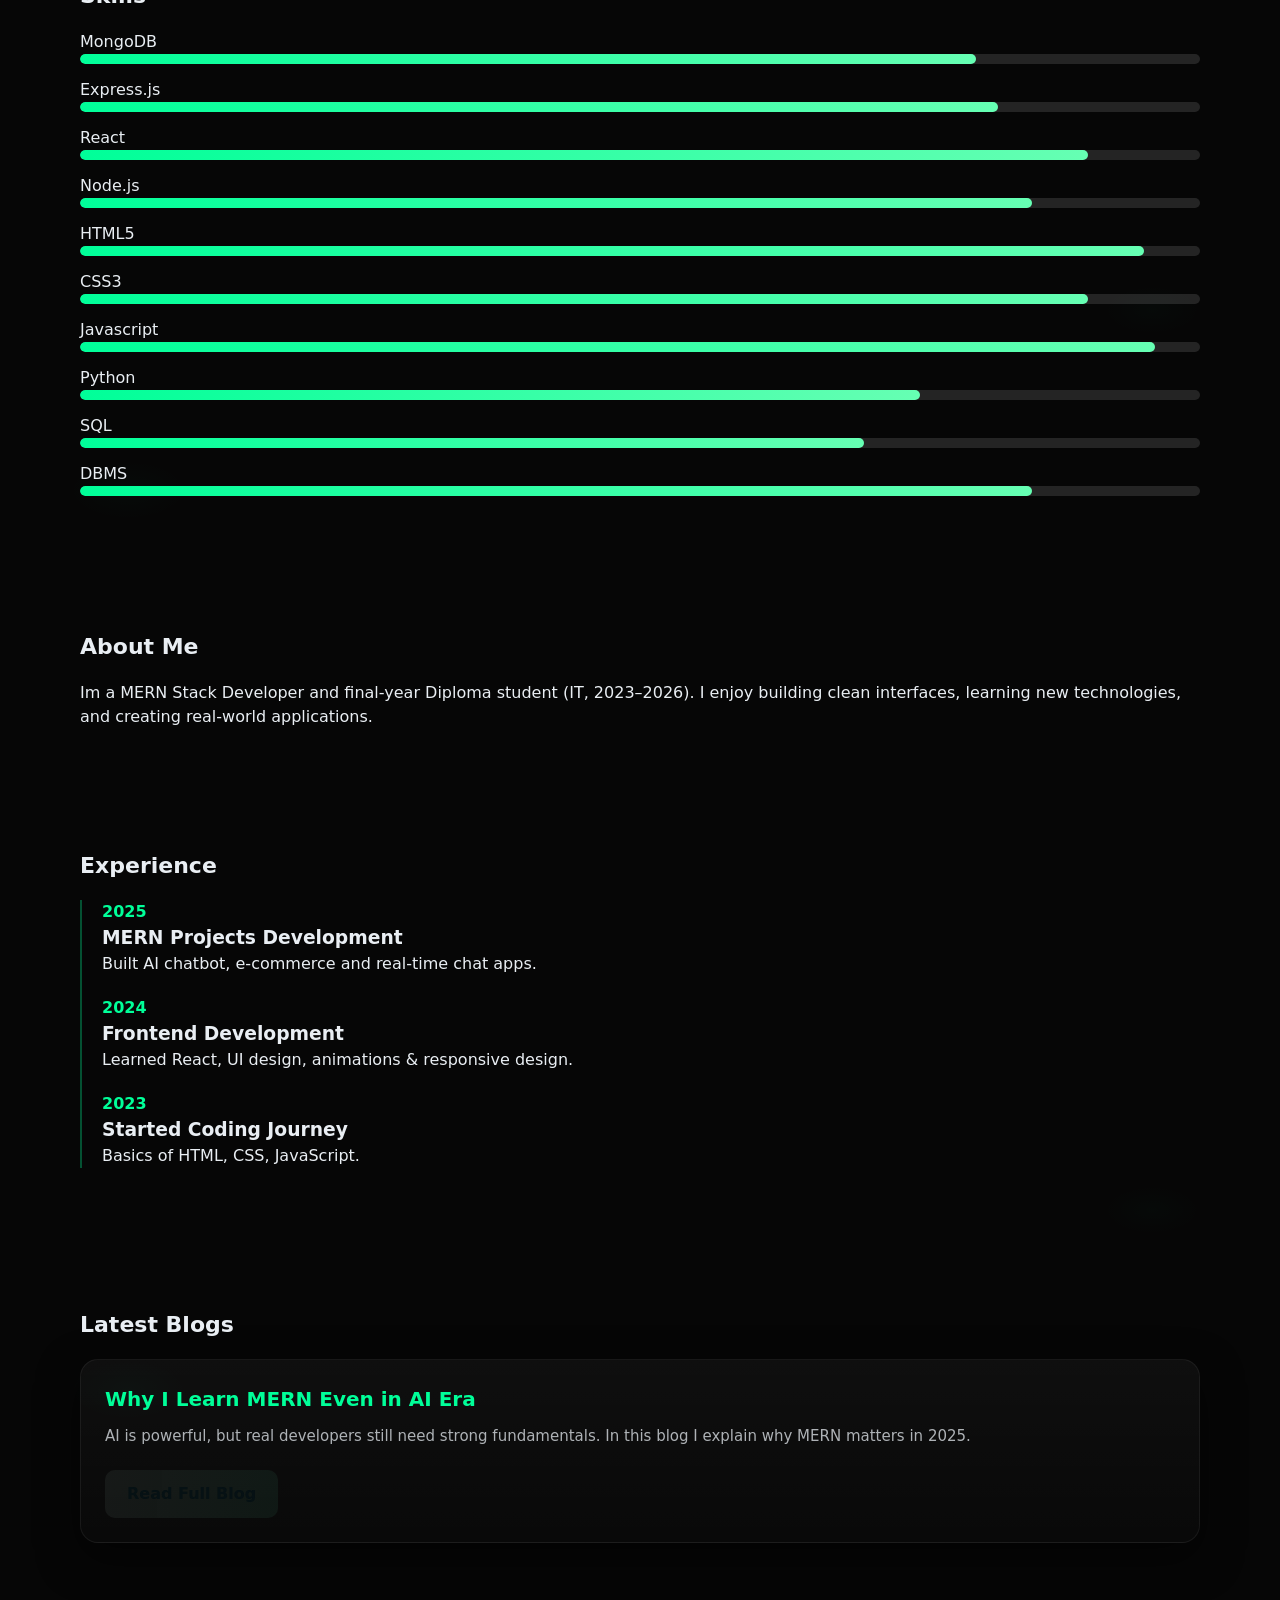
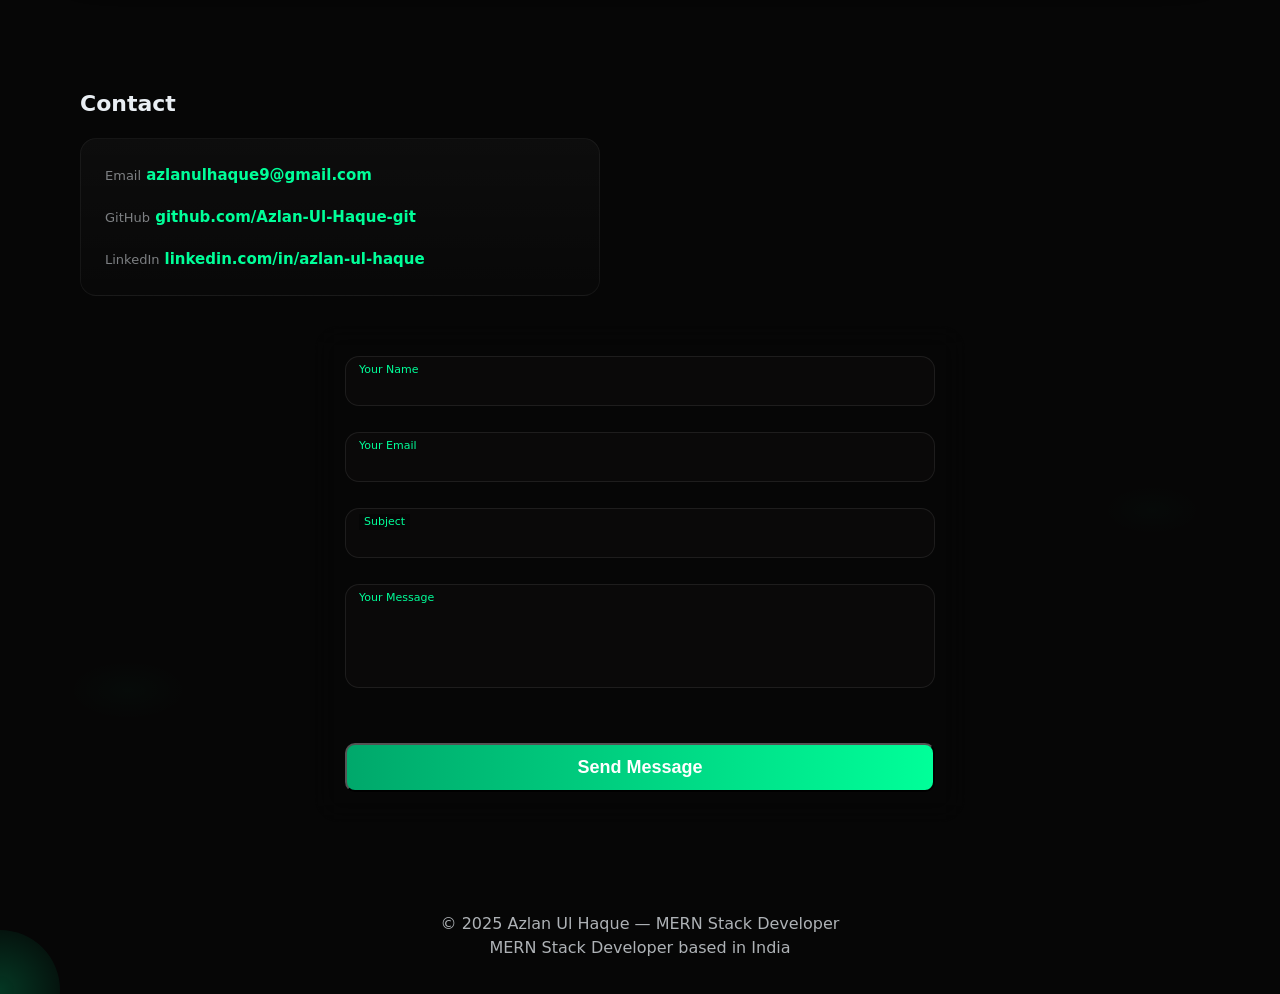
==== commit 2e721a56: "Add More Live Projects" ====
--- a/public/index.html
+++ b/public/index.html
@@ -81,7 +81,7 @@
                     Hi, I'm <span class="highlight">Azlan Ul Haque</span>
                 </h1>
 
-                <h2 class="typewriter">MERN Stack Developer</h2>
+                <h2 class="typewriter">FUll-Stack MERN Developer & AI Web App Builder</h2>
 
                 <p>
                     I build modern, fast & scalable web applications using the MERN stack.
@@ -106,83 +106,227 @@
         <div class="container">
             <h2 class="section-title">Featured Projects</h2>
             <div class="project-grid">
-                <div class="project-card tilt premium-card">
-                    <div class="glow"></div>
-
-                    <h3>AI Chatbot SaaS</h3>
-
-                    <p>
-                        Built a full-stack AI chatbot with authentication, memory system
-                        and real-time responses using MERN + OpenAI APIs.
-                    </p>
-                    <p class="stack">React • Node • MongoDB • OpenAI</p>
-                    <ul class="project-features">
-                        <li>🔹 JWT Authentication</li>
-                        <li>🔹 Chat Memory</li>
+
+                <!-- College ERP -->
+                <div class="project-card tilt premium-card">
+                    <div class="glow"></div>
+
+                    <h3>College ERP System</h3>
+
+                    <p>
+                        Full-stack college management system with authentication,
+                        student management, attendance and admin dashboard.
+                    </p>
+
+                    <p class="stack">
+                        React • Node.js • MongoDB • Express
+                    </p>
+
+                    <ul class="project-features">
+                        <li>🔹 Role-Based Authentication</li>
+                        <li>🔹 Admin Dashboard</li>
                         <li>🔹 Responsive UI</li>
                     </ul>
-                    <a href="https://github.com/Azlan-Ul-Haque-git" class="btn" target="_blank">Live</a>
-                    <a href="https://github.com/your-repo" class="btn" target="_blank">Code</a>
-                </div>
-                <div class="project-card tilt">
-                    <div class="glow"></div>
-                    <h3>E-Commerce App</h3>
-                    <p>Full-stack MERN shop with admin dashboard.</p>
-                </div>
-
-                <div class="project-card tilt premium-card">
-                    <div class="glow"></div>
-                    <h3>Real-Time Chat</h3>
-                    <p>Socket.io based chat with live status.</p>
-                </div>
-                <div class="project-card tilt premium-card">
-                    <h3>Portfolio Builder</h3>
-                    <p>Modern personal portfolio generator with templates and hosting support.</p>
-                </div>
-
-                <div class="project-card tilt premium-card">
-                    <h3>Visitor Pass System</h3>
-                    <p>Smart campus visitor entry management with admin dashboard.</p>
-                </div>
-
-                <div class="project-card tilt premium-card">
-                    <h3>Family Tracker</h3>
-                    <p>Track locations, alerts and family activity with clean UI.</p>
-                </div>
-
-                <div class="project-card tilt premium-card">
-                    <h3>Landing Pages</h3>
-                    <p>High converting business landing pages.</p>
-                </div>
-
-                <div class="project-card tilt premium-card">
-                    <h3>Bug Fixing</h3>
-                    <p>Frontend bugs, responsive issues and speed optimization.</p>
-                </div>
-
-                <div class="project-card tilt premium-card">
-                    <h3>Firebase Deploy</h3>
-                    <p>Deploy websites securely on Firebase / Netlify.</p>
-                </div>
-
-                <div class="project-grid">
-                    <div class="project-card">
-                        <h3>10+</h3>
-                        <p>Projects Built</p>
-                    </div>
-                    <div class="project-card">
-                        <h3>2026</h3>
-                        <p>Graduation Year</p>
-                    </div>
-                    <div class="project-card">
-                        <h3>24/7</h3>
-                        <p>Learning Mode</p>
-                    </div>
-                </div>
-                <div class="project-card tilt premium-card">
-                    <div class="glow"></div>
-                    <h3>AI Image Generator</h3>
-                    <p>Image generation using AI APIs.</p>
+
+                    <a href="https://college-erp-client-eight.vercel.app/" class="btn" target="_blank">
+                        Live
+                    </a>
+
+                    <a href="https://github.com/Azlan-Ul-Haque-git/college-erp-client" class="btn" target="_blank">
+                        Code
+                    </a>
+                    <a href="https://github.com/Azlan-Ul-Haque-git/college-erp-server" class="btn" target="_blank">
+                        Code
+                    </a>
+                </div>
+
+                <!-- AI Spend Audit -->
+                <div class="project-card tilt premium-card">
+                    <div class="glow"></div>
+
+                    <h3>AI Spend Audit</h3>
+
+                    <p>
+                        AI-powered expense auditing platform with analytics,
+                        smart insights and modern dashboard UI.
+                    </p>
+
+                    <p class="stack">
+                        React • AI APIs • Firebase
+                    </p>
+
+                    <ul class="project-features">
+                        <li>🔹 AI Expense Analysis</li>
+                        <li>🔹 Smart Dashboard</li>
+                        <li>🔹 Responsive Design</li>
+                    </ul>
+
+                    <a href="https://ai-spend-audit-gray.vercel.app/" class="btn" target="_blank">
+                        Live
+                    </a>
+
+                    <a href="https://github.com/Azlan-Ul-Haque-git/ai-spend-audit" class="btn" target="_blank">
+                        Code
+                    </a>
+                </div>
+
+
+                <!-- Azis Invites -->
+                <div class="project-card tilt premium-card">
+                    <div class="glow"></div>
+
+                    <h3>Azis Invites</h3>
+
+                    <p>
+                        Responsive invitation and business website with modern UI,
+                        Firebase integration and admin features.
+                    </p>
+
+                    <p class="stack">
+                        HTML • CSS • JavaScript • Firebase
+                    </p>
+
+                    <ul class="project-features">
+                        <li>🔹 Admin Dashboard</li>
+                        <li>🔹 Firebase Database</li>
+                        <li>🔹 Mobile Responsive</li>
+                    </ul>
+
+                    <a href="https://azis-invites.web.app/" class="btn" target="_blank">
+                        Live
+                    </a>
+
+                </div>
+
+                <!-- Visitor Pass -->
+                <div class="project-card tilt premium-card">
+                    <div class="glow"></div>
+
+                    <h3>Visitor Pass Management</h3>
+
+                    <p>
+                        Smart visitor entry management system with secure admin
+                        controls and real-time record handling.
+                    </p>
+
+                    <p class="stack">
+                        MERN Stack • MongoDB • Express
+                    </p>
+
+                    <ul class="project-features">
+                        <li>🔹 Visitor Tracking</li>
+                        <li>🔹 Admin Panel</li>
+                        <li>🔹 Secure Authentication</li>
+                    </ul>
+
+                    <a href="https://github.com/Azlan-Ul-Haque-git/Visitor-Pass-MAnagement-System-MERN-PROJECT"
+                        class="btn" target="_blank">
+                        Code
+                    </a>
+                </div>
+
+                <!-- Stegano Secure -->
+                <div class="project-card tilt premium-card">
+                    <div class="glow"></div>
+
+                    <h3>SteganoSecure X</h3>
+
+                    <p>
+                        Secure steganography-based application for hiding and protecting
+                        sensitive information inside media files.
+                    </p>
+
+                    <p class="stack">
+                        Python • Security • Encryption
+                    </p>
+
+                    <ul class="project-features">
+                        <li>🔹 Secure Data Hiding</li>
+                        <li>🔹 Encryption Features</li>
+                        <li>🔹 File Protection</li>
+                    </ul>
+
+                    <a href="https://github.com/Azlan-Ul-Haque-git/SteganoSecure-X" class="btn" target="_blank">
+                        Code
+                    </a>
+                </div>
+
+                <!-- Azis Cafe -->
+                <div class="project-card tilt premium-card">
+                    <div class="glow"></div>
+
+                    <h3>Azis Cafe</h3>
+
+                    <p>
+                        Modern cafe and restaurant website with premium UI,
+                        responsive design and smooth user experience.
+                    </p>
+
+                    <p class="stack">
+                        HTML • CSS • JavaScript • Netlify
+                    </p>
+
+                    <ul class="project-features">
+                        <li>🔹 Fully Responsive Design</li>
+                        <li>🔹 Smooth Animations</li>
+                        <li>🔹 Modern UI/UX</li>
+                    </ul>
+
+                    <a href="https://azis-cafe.netlify.app/" class="btn" target="_blank">
+                        Live
+                    </a>
+                </div>
+
+                <!-- MySkillForge AI -->
+                <div class="project-card tilt premium-card">
+                    <div class="glow"></div>
+
+                    <h3>MySkillForge AI</h3>
+
+                    <p>
+                        AI-powered learning and productivity platform designed
+                        to help users improve skills with modern tools and UI.
+                    </p>
+
+                    <p class="stack">
+                        React • AI Integration • Firebase
+                    </p>
+
+                    <ul class="project-features">
+                        <li>🔹 AI-Based Features</li>
+                        <li>🔹 Clean Dashboard UI</li>
+                        <li>🔹 Responsive Experience</li>
+                    </ul>
+
+                    <a href="https://myskillforgeai.netlify.app/" class="btn" target="_blank">
+                        Live
+                    </a>
+                </div>
+
+                <!-- Azis Zikr -->
+                <div class="project-card tilt premium-card">
+                    <div class="glow"></div>
+
+                    <h3>Azis Zikr</h3>
+
+                    <p>
+                        Modern spiritual and reminder web application with
+                        clean UI, responsive design and smooth user experience.
+                    </p>
+
+                    <p class="stack">
+                        HTML • CSS • JavaScript • Firebase
+                    </p>
+
+                    <ul class="project-features">
+                        <li>🔹 Responsive Design</li>
+                        <li>🔹 Clean User Interface</li>
+                        <li>🔹 Firebase Hosting</li>
+                    </ul>
+
+                    <a href="https://azis-zikr.web.app/" class="btn" target="_blank">
+                        Live
+                    </a>
                 </div>
 
             </div>
@@ -285,47 +429,48 @@
                     <div class="bar">
                         <span data-width="95%"></span>
                     </div>
-
-                    <div class="skill">
-                        <p>CSS3</p>
-                        <div class="bar">
-                            <span data-width="90%"></span>
-                        </div>
-                    </div>
-
-                    <div class="skill">
-                        <p>Javascript</p>
-                        <div class="bar">
-                            <span data-width="96%"></span>
-                        </div>
-                    </div>
-
-                    <div class="skill">
-                        <p>Python</p>
-                        <div class="bar">
-                            <span data-width="75%"></span>
-                        </div>
-                    </div>
-
-                    <div class="skill">
-                        <p>SQL</p>
-                        <div class="bar">
-                            <span data-width="70%"></span>
-                        </div>
-                    </div>
-
-                    <div class="skill">
-                        <p>DBMS</p>
-                        <div class="bar">
-                            <span data-width="85%"></span>
-                        </div>
-                    </div>
-
-
-
-                </div>
-
-            </div>
+                </div>
+
+                <div class="skill">
+                    <p>CSS3</p>
+                    <div class="bar">
+                        <span data-width="90%"></span>
+                    </div>
+                </div>
+
+                <div class="skill">
+                    <p>Javascript</p>
+                    <div class="bar">
+                        <span data-width="96%"></span>
+                    </div>
+                </div>
+
+                <div class="skill">
+                    <p>Python</p>
+                    <div class="bar">
+                        <span data-width="75%"></span>
+                    </div>
+                </div>
+
+                <div class="skill">
+                    <p>SQL</p>
+                    <div class="bar">
+                        <span data-width="70%"></span>
+                    </div>
+                </div>
+
+                <div class="skill">
+                    <p>DBMS</p>
+                    <div class="bar">
+                        <span data-width="85%"></span>
+                    </div>
+                </div>
+
+
+
+            </div>
+
+        </div>
         </div>
     </section>
 
--- a/public/style.css
+++ b/public/style.css
@@ -184,8 +184,8 @@
     margin-top: 22px;
     padding: 12px 22px;
     background: linear-gradient(90deg,
-            rgba(0, 255, 153, .18),
-            rgba(0, 255, 153, .08));
+            rgba(76, 90, 84, 0.18),
+            rgba(74, 191, 144, 0.08));
     border-radius: 10px;
     color: #061114;
     font-weight: 800;
@@ -794,6 +794,7 @@
     border-color: #00ff99;
     box-shadow: 0 0 20px rgba(0, 255, 153, .08);
 }
+
 .project-card {
     padding: 24px;
     border-radius: 20px;
@@ -805,6 +806,7 @@
 .project-card:hover {
     transform: translateY(-8px) scale(1.02);
 }
+
 /* TEXT PREMIUM CARD */
 .premium-card {
     position: relative;
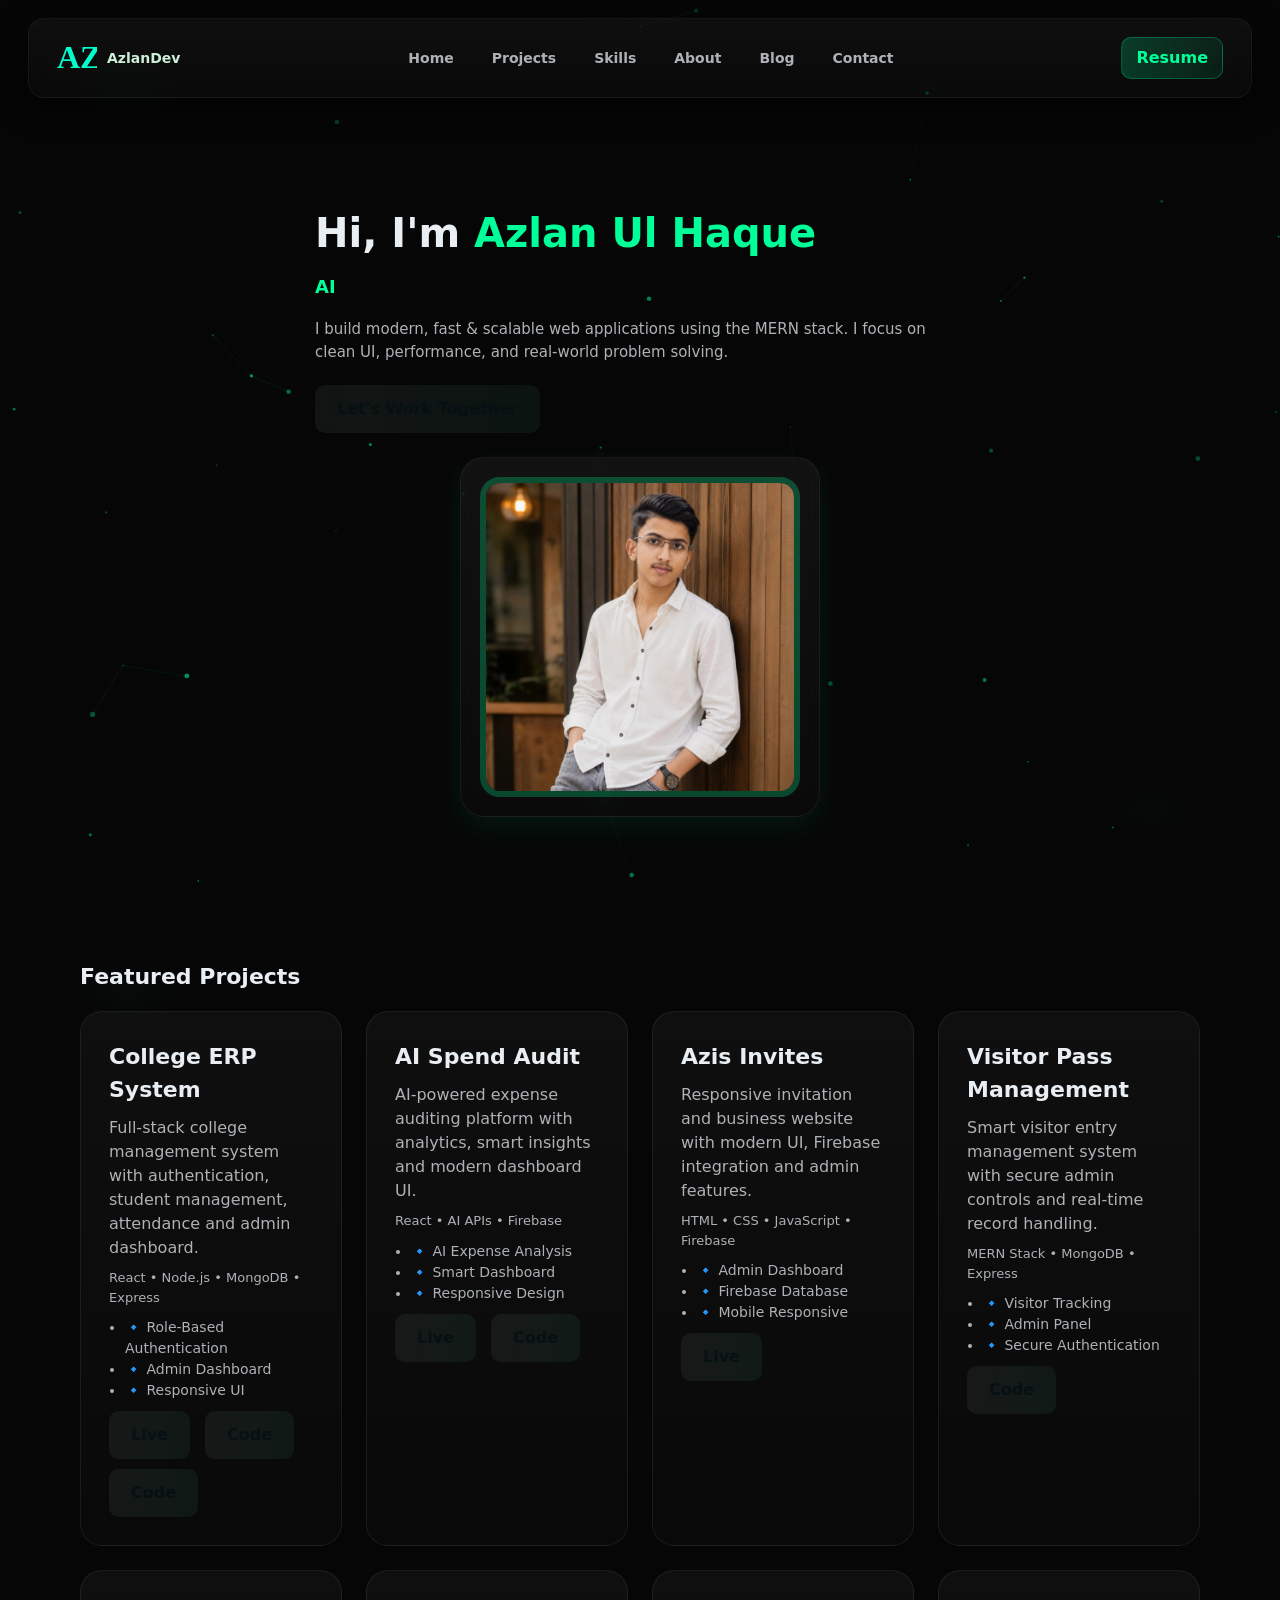
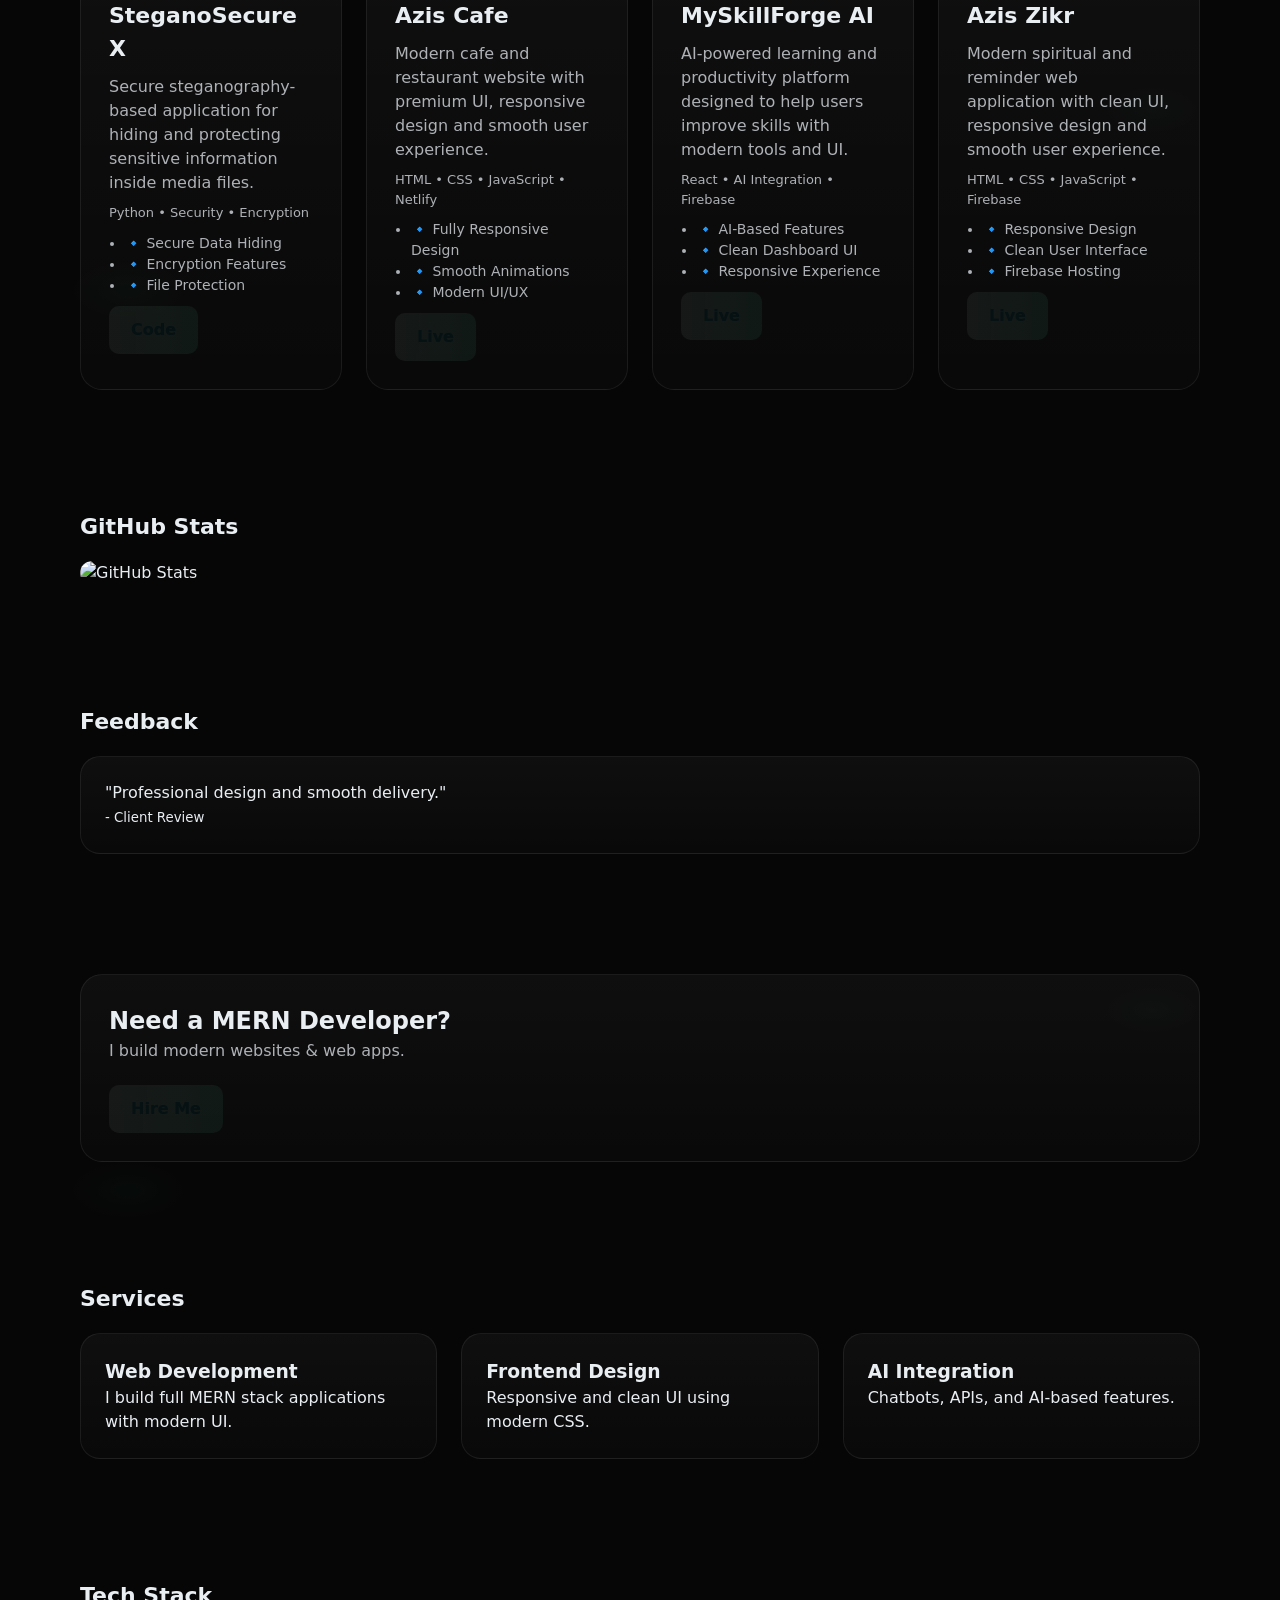
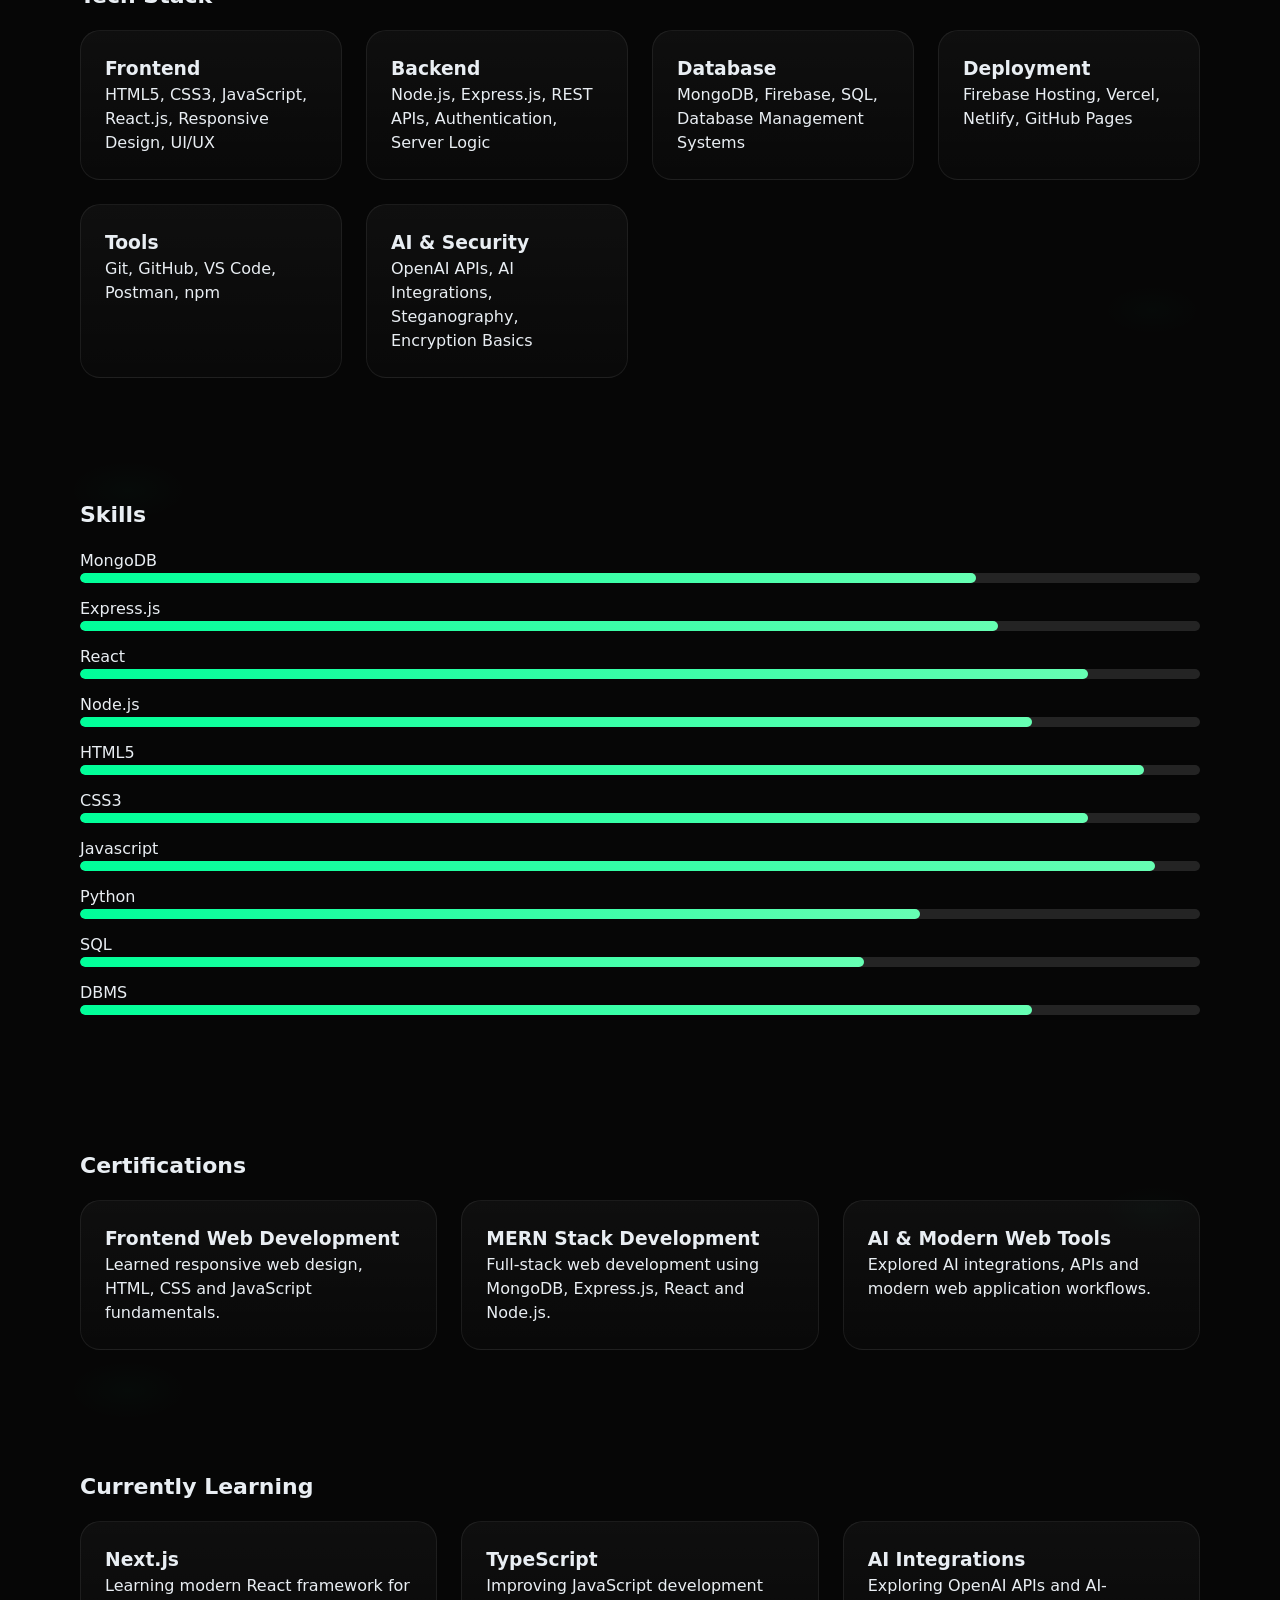
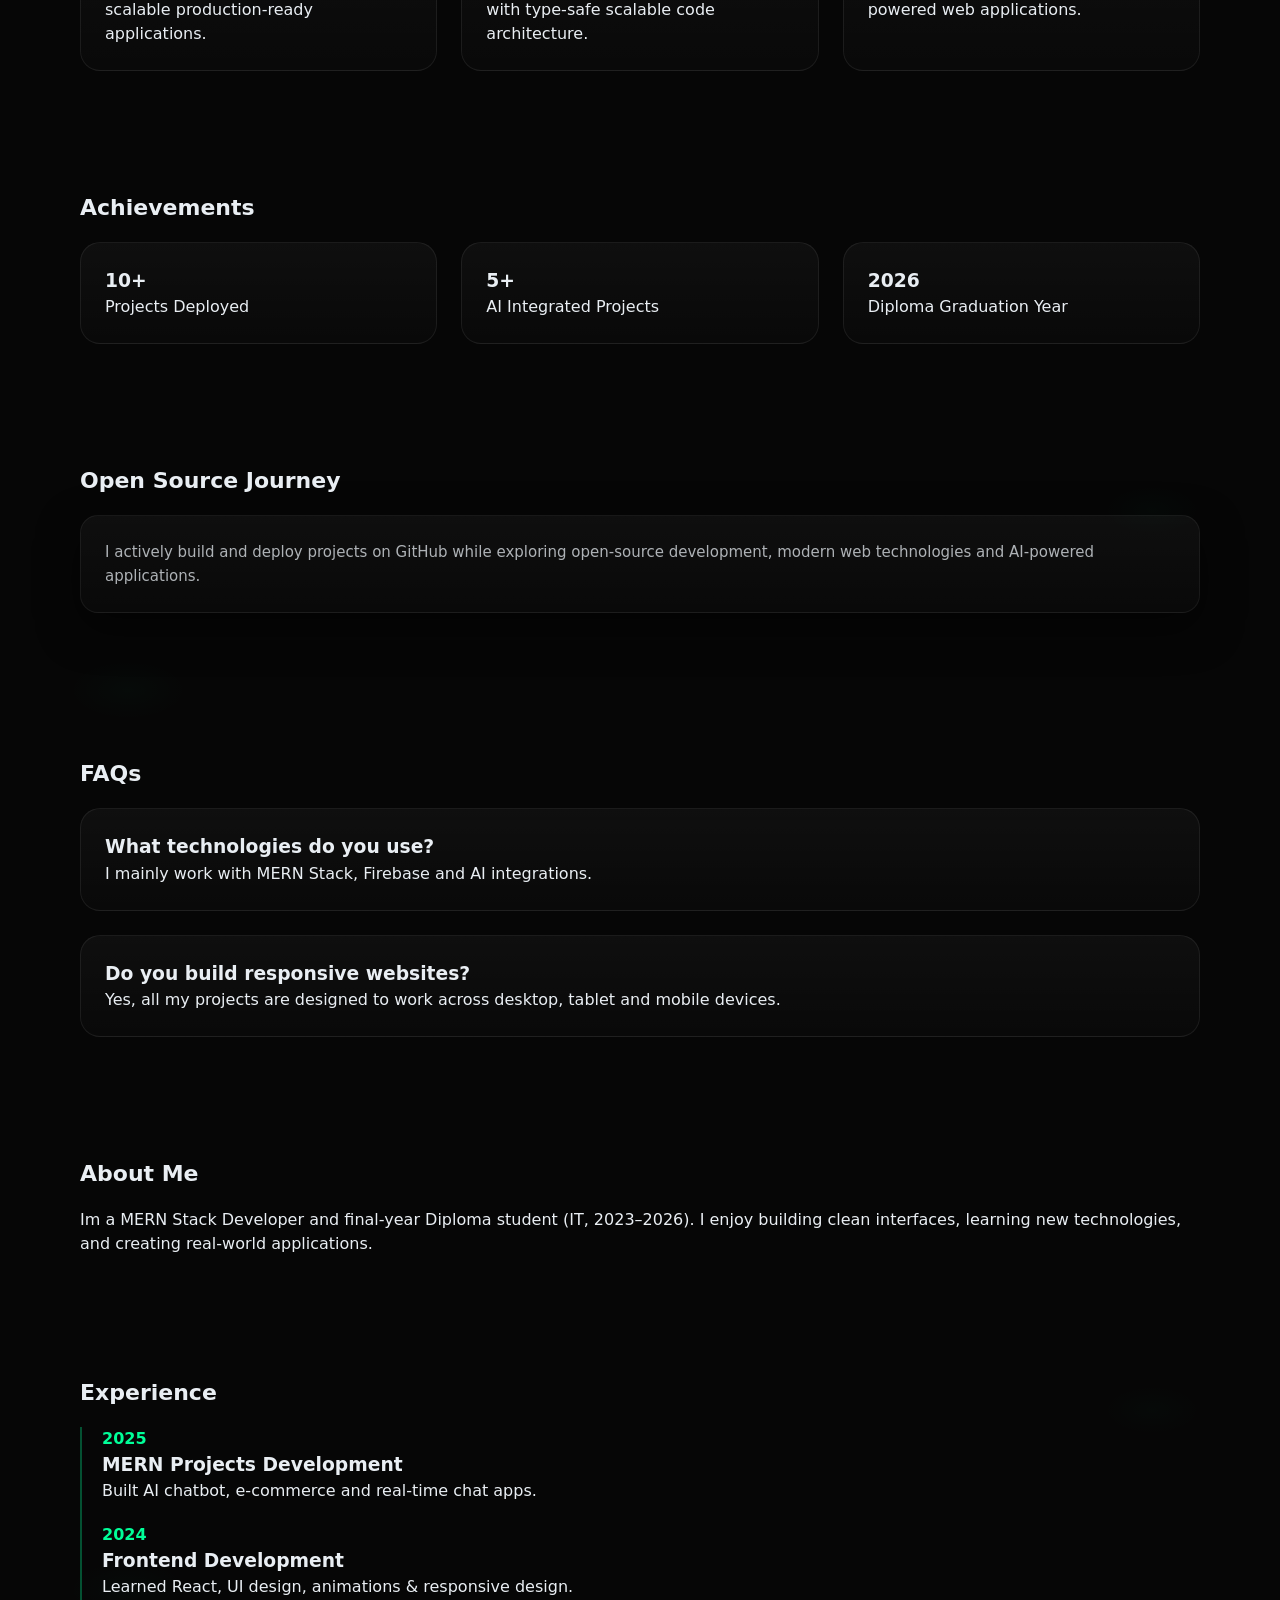
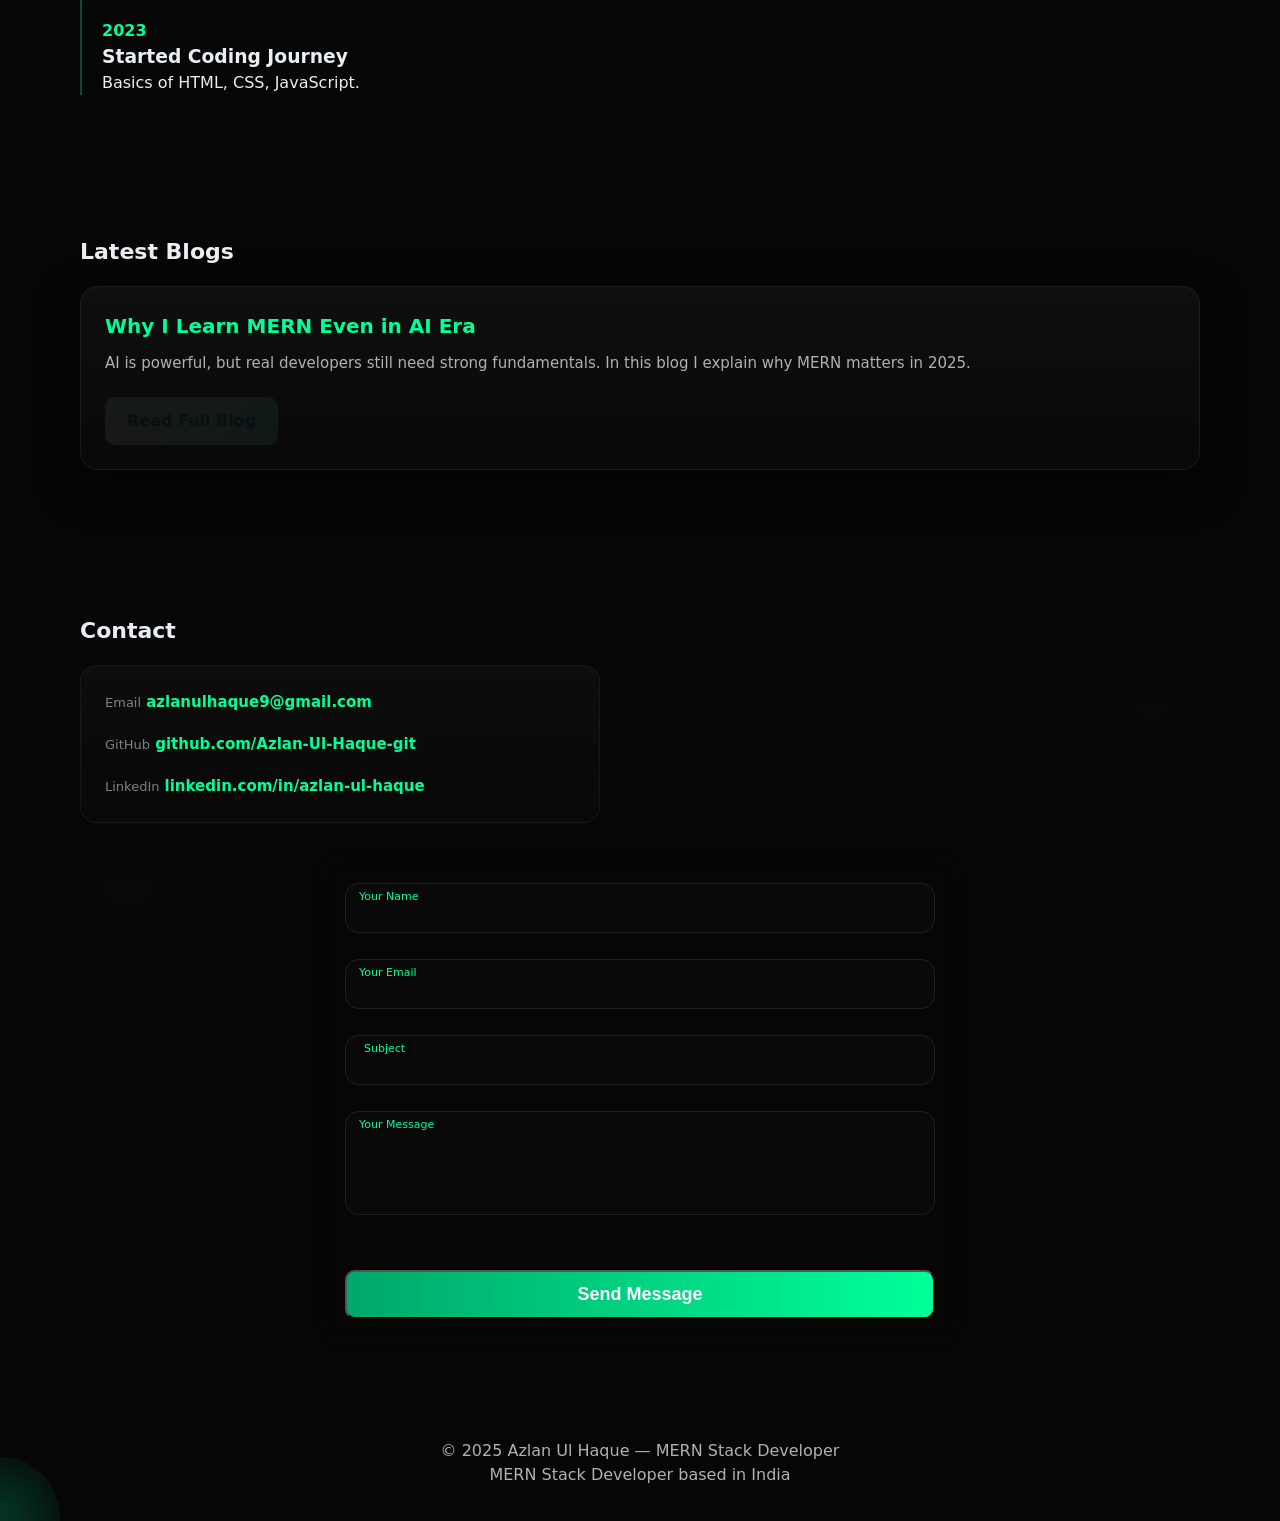
==== commit e0127edc: "More Features Upgrade" ====
--- a/public/index.html
+++ b/public/index.html
@@ -4,22 +4,43 @@
 <head>
     <meta charset="UTF-8" />
     <meta name="viewport" content="width=device-width, initial-scale=1.0" />
-    <title>Azlan Ul Haque | MERN Stack Developer Portfolio</title>
-
+
+    <title>
+        Azlan Ul Haque | Full-Stack MERN Developer & AI Web App Builder
+    </title>
+
+    <!-- SEO -->
     <meta name="description"
-        content="Azlan Ul Haque is a MERN Stack Developer building modern, fast and scalable web applications using React, Node.js, MongoDB and AI." />
+        content="Azlan Ul Haque is a Full-Stack MERN Developer building modern web applications, AI-powered platforms, dashboards and scalable frontend experiences using React, Node.js, MongoDB and Firebase." />
 
     <meta name="keywords"
-        content="Azlan Ul Haque, MERN Developer, React Developer, Node.js Developer, Web Developer Portfolio, AI Web Developer" />
+        content="Azlan Ul Haque, MERN Stack Developer, Full Stack Developer, React Developer, Node.js Developer, AI Web Developer, MongoDB Developer, Frontend Developer, Portfolio Website, JavaScript Developer, Firebase Developer" />
 
     <meta name="author" content="Azlan Ul Haque" />
 
-    <meta property="og:title" content="Azlan Ul Haque | MERN Stack Developer" />
+    <link rel="canonical" href="https://azlanulhaque-portfolio.vercel.app/" />
+
+    <!-- Open Graph -->
+    <meta property="og:title" content="Azlan Ul Haque | Full-Stack MERN Developer" />
+
     <meta property="og:description"
-        content="MERN Stack Developer portfolio with projects, blogs and AI-powered web apps." />
+        content="Portfolio of Azlan Ul Haque featuring MERN stack projects, AI applications, dashboards and modern web development." />
+
+    <meta property="og:image" content="https://azlanulhaque-portfolio.vercel.app/preview.png" />
+
+    <meta property="og:url" content="https://azlanulhaque-portfolio.vercel.app/" />
+
     <meta property="og:type" content="website" />
-    <meta property="og:url" content="https://azlan-s-portfolio.web.app" />
-
+
+    <!-- Twitter SEO -->
+    <meta name="twitter:card" content="summary_large_image" />
+
+    <meta name="twitter:title" content="Azlan Ul Haque | MERN Developer" />
+
+    <meta name="twitter:description" content="Full-Stack MERN Developer building AI-powered modern web applications." />
+
+    <!-- Favicon -->
+    <link rel="icon" type="image/png" href="favicon.png" />
 
     <!-- CSS -->
     <link rel="stylesheet" href="style.css" />
@@ -389,6 +410,65 @@
         </div>
     </section>
 
+    <!-- TECH STACK -->
+    <section class="reveal">
+        <div class="container">
+            <h2 class="section-title">Tech Stack</h2>
+
+            <div class="project-grid">
+
+                <div class="project-card">
+                    <h3>Frontend</h3>
+                    <p>
+                        HTML5, CSS3, JavaScript, React.js,
+                        Responsive Design, UI/UX
+                    </p>
+                </div>
+
+                <div class="project-card">
+                    <h3>Backend</h3>
+                    <p>
+                        Node.js, Express.js, REST APIs,
+                        Authentication, Server Logic
+                    </p>
+                </div>
+
+                <div class="project-card">
+                    <h3>Database</h3>
+                    <p>
+                        MongoDB, Firebase, SQL,
+                        Database Management Systems
+                    </p>
+                </div>
+
+                <div class="project-card">
+                    <h3>Deployment</h3>
+                    <p>
+                        Firebase Hosting, Vercel,
+                        Netlify, GitHub Pages
+                    </p>
+                </div>
+
+                <div class="project-card">
+                    <h3>Tools</h3>
+                    <p>
+                        Git, GitHub, VS Code,
+                        Postman, npm
+                    </p>
+                </div>
+
+                <div class="project-card">
+                    <h3>AI & Security</h3>
+                    <p>
+                        OpenAI APIs, AI Integrations,
+                        Steganography, Encryption Basics
+                    </p>
+                </div>
+
+            </div>
+        </div>
+    </section>
+
     <!-- SKILLS -->
     <section id="skills" class="skills reveal">
         <div class="container">
@@ -471,6 +551,135 @@
             </div>
 
         </div>
+        </div>
+    </section>
+
+    <!-- CERTIFICATIONS -->
+    <section class="reveal">
+        <div class="container">
+            <h2 class="section-title">Certifications</h2>
+
+            <div class="project-grid">
+
+                <div class="project-card">
+                    <h3>Frontend Web Development</h3>
+                    <p>
+                        Learned responsive web design,
+                        HTML, CSS and JavaScript fundamentals.
+                    </p>
+                </div>
+
+                <div class="project-card">
+                    <h3>MERN Stack Development</h3>
+                    <p>
+                        Full-stack web development using
+                        MongoDB, Express.js, React and Node.js.
+                    </p>
+                </div>
+
+                <div class="project-card">
+                    <h3>AI & Modern Web Tools</h3>
+                    <p>
+                        Explored AI integrations, APIs and
+                        modern web application workflows.
+                    </p>
+                </div>
+
+            </div>
+        </div>
+    </section>
+
+    <section class="reveal">
+        <div class="container">
+            <h2 class="section-title">Currently Learning</h2>
+
+            <div class="project-grid">
+
+                <div class="project-card">
+                    <h3>Next.js</h3>
+                    <p>
+                        Learning modern React framework for scalable
+                        production-ready applications.
+                    </p>
+                </div>
+
+                <div class="project-card">
+                    <h3>TypeScript</h3>
+                    <p>
+                        Improving JavaScript development with type-safe
+                        scalable code architecture.
+                    </p>
+                </div>
+
+                <div class="project-card">
+                    <h3>AI Integrations</h3>
+                    <p>
+                        Exploring OpenAI APIs and AI-powered web applications.
+                    </p>
+                </div>
+
+            </div>
+        </div>
+    </section>
+
+    <section class="reveal">
+        <div class="container">
+            <h2 class="section-title">Achievements</h2>
+
+            <div class="project-grid">
+
+                <div class="project-card">
+                    <h3>10+</h3>
+                    <p>Projects Deployed</p>
+                </div>
+
+                <div class="project-card">
+                    <h3>5+</h3>
+                    <p>AI Integrated Projects</p>
+                </div>
+
+                <div class="project-card">
+                    <h3>2026</h3>
+                    <p>Diploma Graduation Year</p>
+                </div>
+
+            </div>
+        </div>
+    </section>
+
+    <section class="reveal">
+        <div class="container">
+            <h2 class="section-title">Open Source Journey</h2>
+
+            <div class="blog-post">
+                <p>
+                    I actively build and deploy projects on GitHub while exploring
+                    open-source development, modern web technologies and AI-powered
+                    applications.
+                </p>
+            </div>
+        </div>
+    </section>
+
+    <section class="reveal">
+        <div class="container">
+            <h2 class="section-title">FAQs</h2>
+
+            <div class="project-card">
+                <h3>What technologies do you use?</h3>
+                <p>
+                    I mainly work with MERN Stack, Firebase and AI integrations.
+                </p>
+            </div>
+            <br>
+
+            <div class="project-card">
+                <h3>Do you build responsive websites?</h3>
+                <p>
+                    Yes, all my projects are designed to work across desktop,
+                    tablet and mobile devices.
+                </p>
+            </div>
         </div>
     </section>
 
@@ -485,6 +694,7 @@
             </p>
         </div>
     </section>
+
     <section class="timeline reveal">
         <div class="container">
             <h2 class="section-title">Experience</h2>
